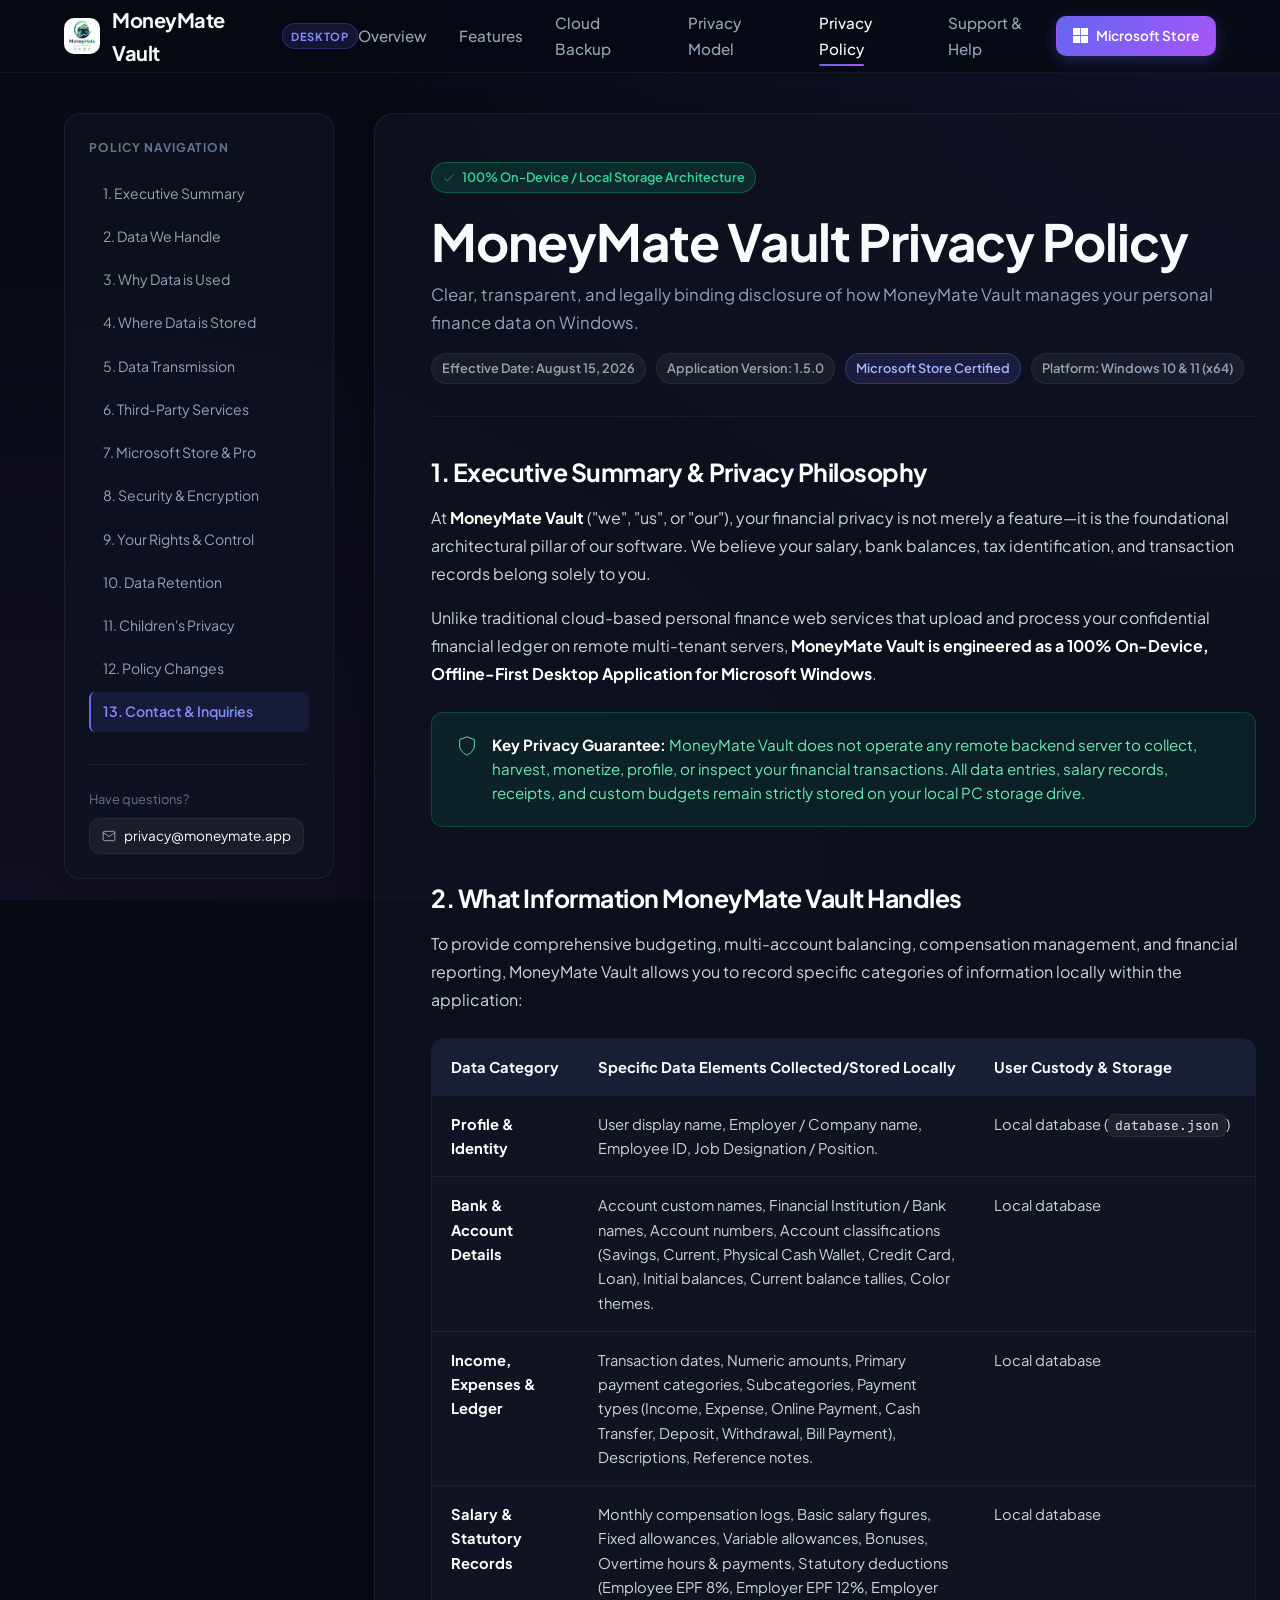
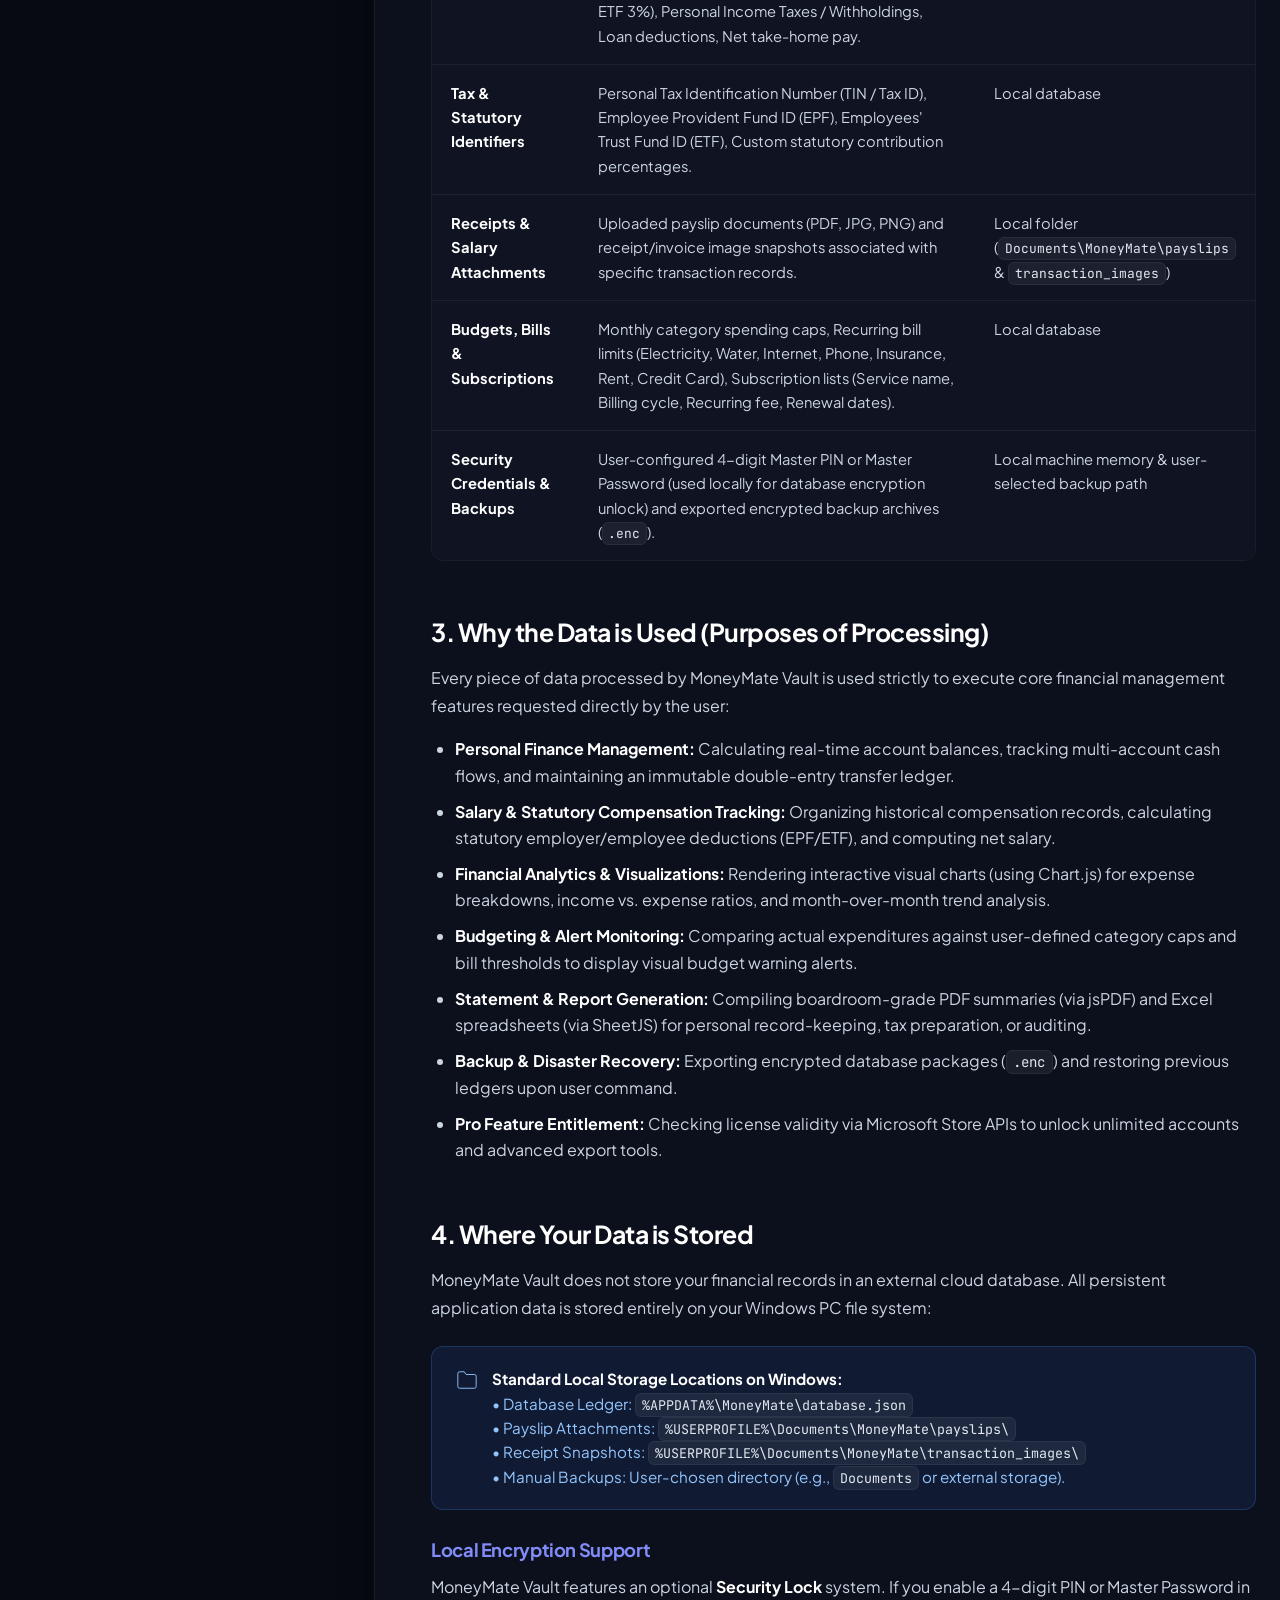
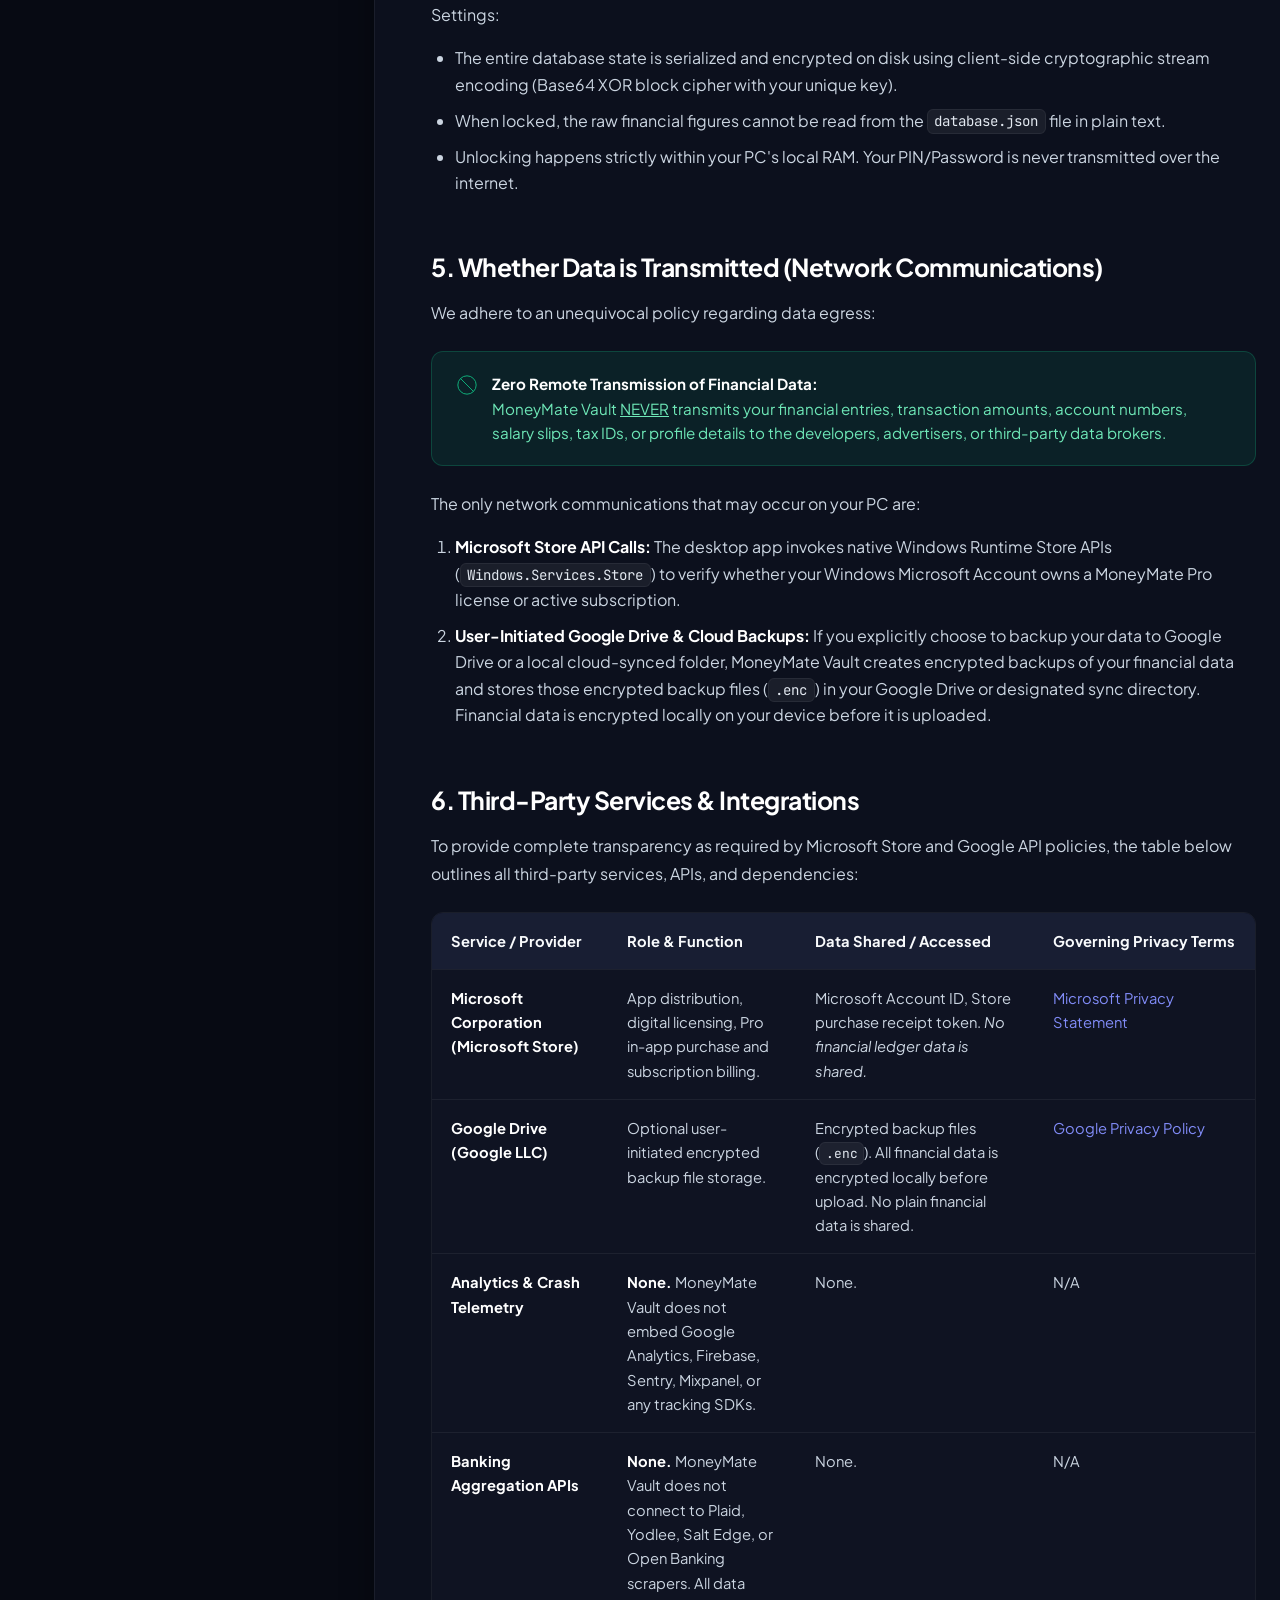
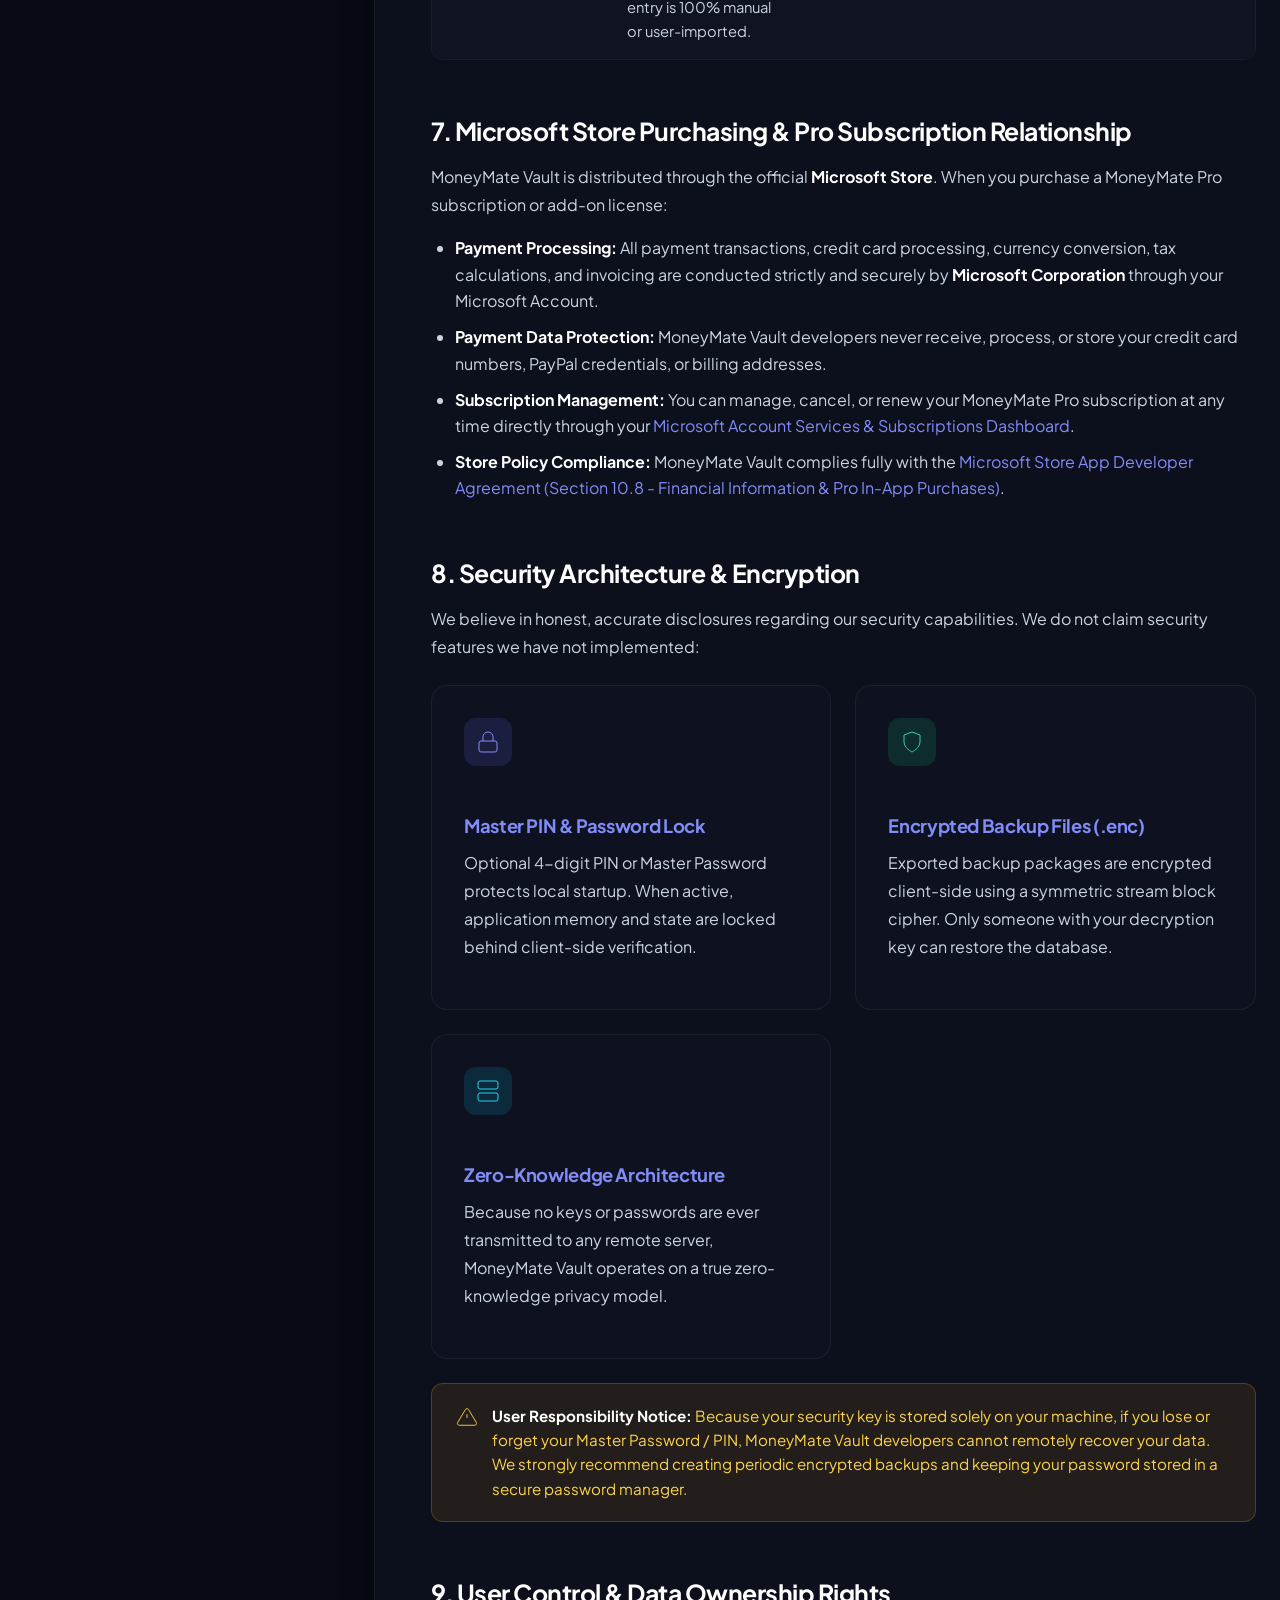
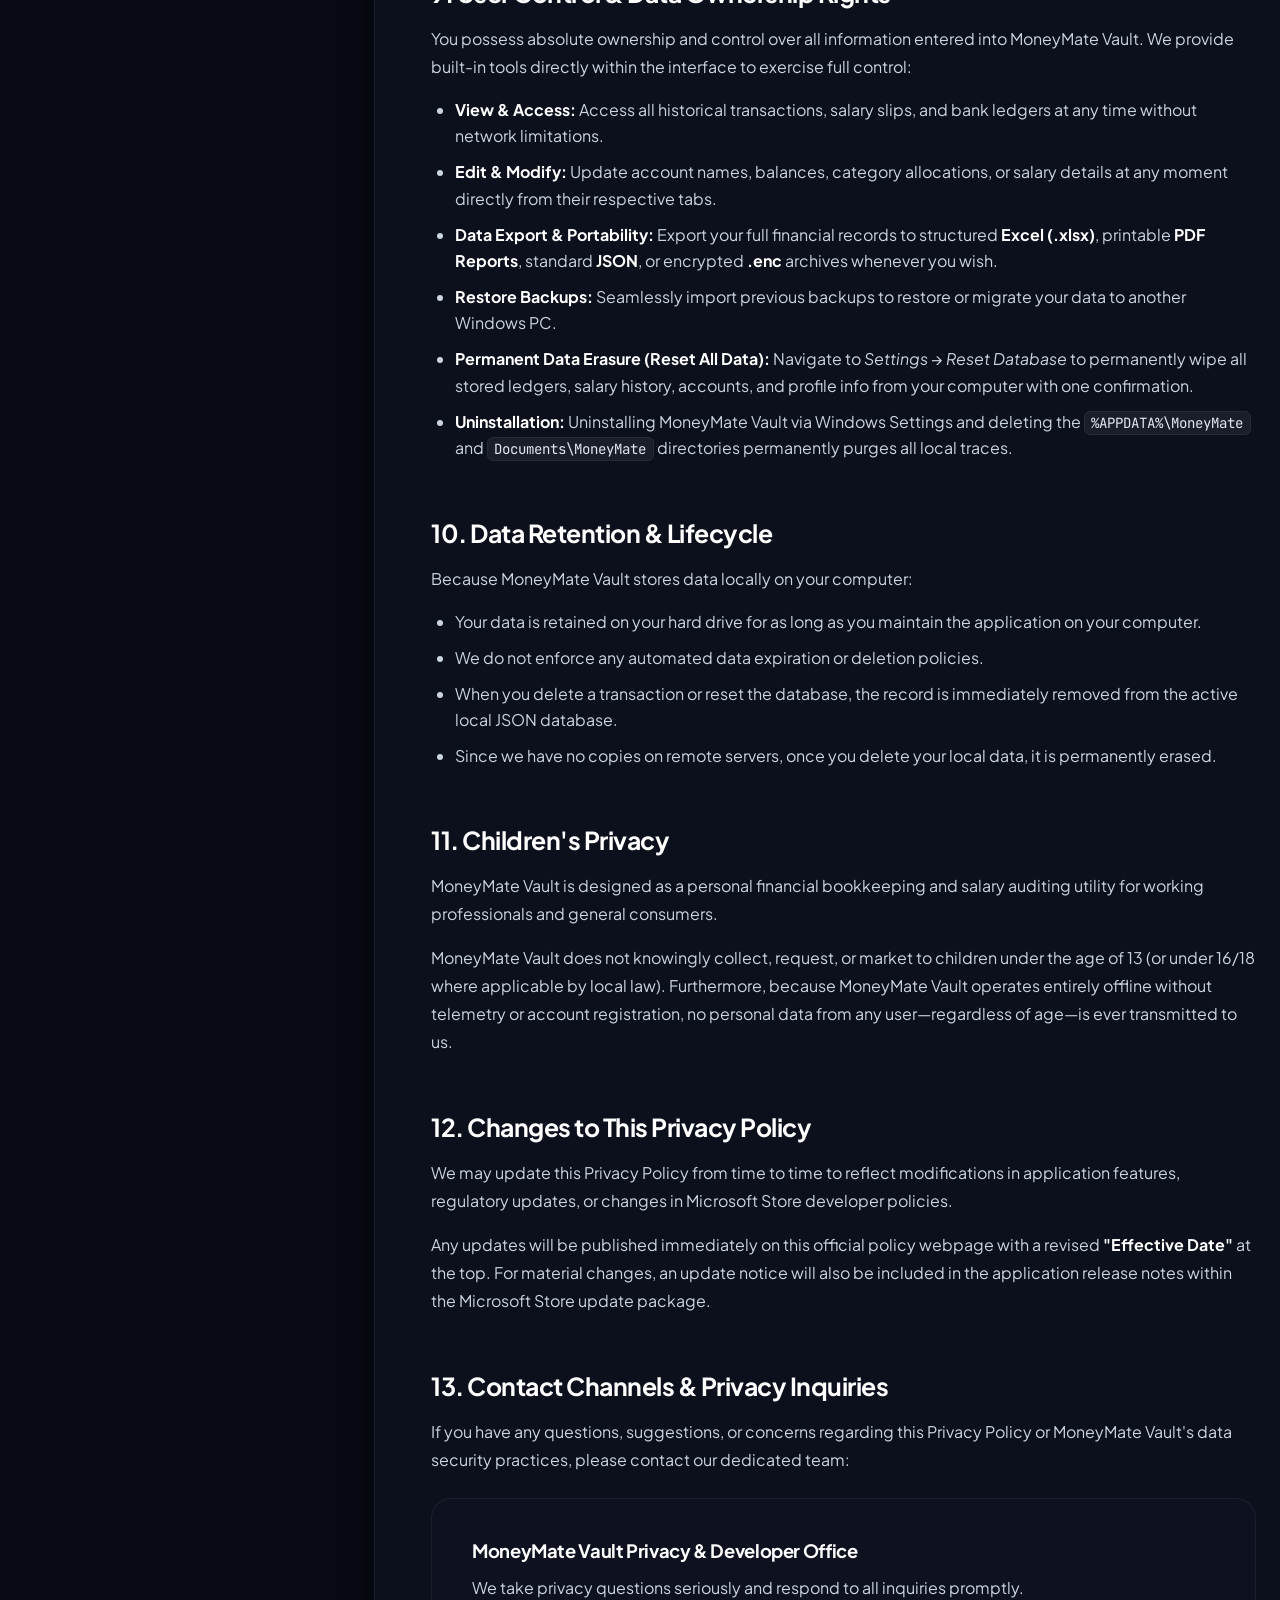
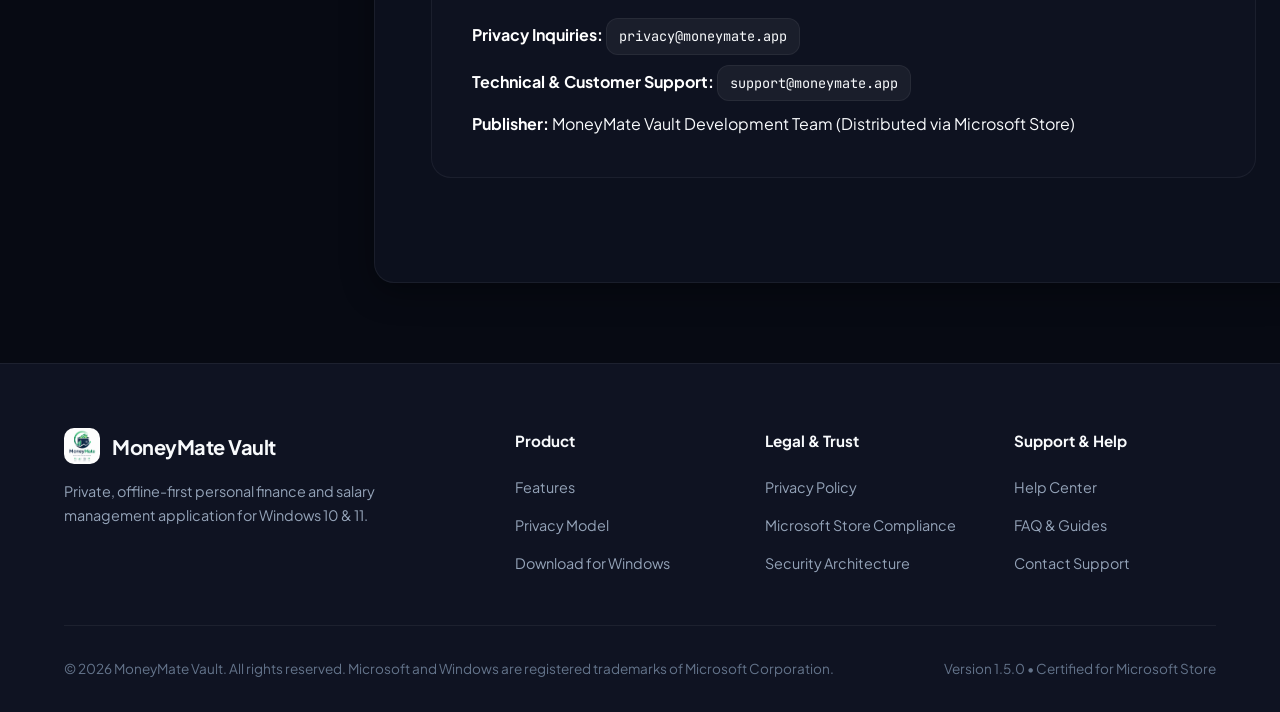
==== privacy.html @ e134d230 "updated the MoneyMate Vault homepage" ====
<!DOCTYPE html>
<html lang="en">
<head>
  <meta charset="UTF-8">
  <meta name="viewport" content="width=device-width, initial-scale=1.0">
  <title>Privacy Policy - MoneyMate Vault</title>
  <meta name="description" content="Official Microsoft Store Privacy Policy for MoneyMate Vault. Learn how MoneyMate Vault handles your financial data, local encrypted storage, and your privacy rights.">
  <link rel="icon" type="image/png" href="assets/logo.png">
  <link rel="preconnect" href="https://fonts.googleapis.com">
  <link rel="preconnect" href="https://fonts.gstatic.com" crossorigin>
  <link href="https://fonts.googleapis.com/css2?family=Inter:wght@300;400;500;600;700&family=Plus+Jakarta+Sans:wght@300;400;500;600;700;800&family=JetBrains+Mono:wght@400;500;600&display=swap" rel="stylesheet">
  <link rel="stylesheet" href="styles.css">
</head>
<body>
  <!-- Navigation Header (Unified Single Top Navbar - Identical Across All Pages) -->
  <header class="site-header">
    <div class="container">
      <nav class="site-nav">
        <a href="index.html" class="brand" aria-label="MoneyMate Vault Home">
          <img src="assets/logo.png" alt="MoneyMate Vault Logo" width="36" height="36">
          <span>MoneyMate Vault</span>
          <span class="brand-badge">Desktop</span>
        </a>

        <ul class="nav-links">
          <li><a href="index.html#overview" class="nav-link">Overview</a></li>
          <li><a href="index.html#features" class="nav-link">Features</a></li>
          <li><a href="index.html#cloud-backup" class="nav-link">Cloud Backup</a></li>
          <li><a href="index.html#privacy-spotlight" class="nav-link">Privacy Model</a></li>
          <li><a href="privacy.html" class="nav-link active">Privacy Policy</a></li>
          <li><a href="support.html" class="nav-link">Support & Help</a></li>
        </ul>

        <div class="nav-cta-group">
          <a href="index.html#download" class="btn btn-primary btn-sm">
            <svg viewBox="0 0 24 24" width="15" height="15" fill="currentColor">
              <path d="M0 0h11.377v11.372H0zM12.623 0H24v11.372H12.623zM0 12.623h11.377V24H0zM12.623 12.623H24V24H12.623z"/>
            </svg>
            Microsoft Store
          </a>
        </div>
      </nav>
    </div>
  </header>

  <!-- Main Content Container -->
  <main class="container">
    <div class="policy-page-layout">
      <!-- Sidebar Navigation / Table of Contents -->
      <aside class="policy-sidebar">
        <div class="sidebar-heading">Policy Navigation</div>
        <ul class="sidebar-nav-list" id="policyToc">
          <li class="sidebar-nav-item"><a href="#executive-summary">1. Executive Summary</a></li>
          <li class="sidebar-nav-item"><a href="#data-handled">2. Data We Handle</a></li>
          <li class="sidebar-nav-item"><a href="#purpose-of-use">3. Why Data is Used</a></li>
          <li class="sidebar-nav-item"><a href="#storage-architecture">4. Where Data is Stored</a></li>
          <li class="sidebar-nav-item"><a href="#data-transmission">5. Data Transmission</a></li>
          <li class="sidebar-nav-item"><a href="#third-parties">6. Third-Party Services</a></li>
          <li class="sidebar-nav-item"><a href="#microsoft-store">7. Microsoft Store & Pro</a></li>
          <li class="sidebar-nav-item"><a href="#security-measures">8. Security & Encryption</a></li>
          <li class="sidebar-nav-item"><a href="#user-control">9. Your Rights & Control</a></li>
          <li class="sidebar-nav-item"><a href="#data-retention">10. Data Retention</a></li>
          <li class="sidebar-nav-item"><a href="#childrens-privacy">11. Children's Privacy</a></li>
          <li class="sidebar-nav-item"><a href="#policy-changes">12. Policy Changes</a></li>
          <li class="sidebar-nav-item"><a href="#contact-us">13. Contact & Inquiries</a></li>
        </ul>

        <div style="margin-top: 2rem; padding-top: 1.5rem; border-top: 1px solid var(--border-color);">
          <div style="font-size: 0.8rem; color: var(--text-muted); margin-bottom: 0.5rem;">Have questions?</div>
          <div class="copy-pill" onclick="copyEmail('privacy@moneymate.app')">
            <svg viewBox="0 0 24 24" width="14" height="14" fill="none" stroke="currentColor" strokeWidth="2">
              <path d="M4 4h16c1.1 0 2 .9 2 2v12c0 1.1-.9 2-2 2H4c-1.1 0-2-.9-2-2V6c0-1.1.9-2 2-2z"></path>
              <polyline points="22,6 12,13 2,6"></polyline>
            </svg>
            <span>privacy@moneymate.app</span>
          </div>
        </div>
      </aside>

      <!-- Policy Body Document -->
      <article class="policy-content-body">
        <header class="policy-header">
          <div class="meta-badge badge-success">
            <svg viewBox="0 0 24 24" width="14" height="14" fill="none" stroke="currentColor" strokeWidth="2.5">
              <polyline points="20 6 9 17 4 12"></polyline>
            </svg>
            100% On-Device / Local Storage Architecture
          </div>
          <h1 style="margin-top: 1rem; margin-bottom: 0.5rem;">MoneyMate Vault Privacy Policy</h1>
          <p style="font-size: 1.05rem; color: var(--text-secondary);">
            Clear, transparent, and legally binding disclosure of how MoneyMate Vault manages your personal finance data on Windows.
          </p>
          <div class="policy-meta-tags">
            <span class="meta-badge">Effective Date: August 15, 2026</span>
            <span class="meta-badge">Application Version: 1.5.0</span>
            <span class="meta-badge badge-store">Microsoft Store Certified</span>
            <span class="meta-badge">Platform: Windows 10 & 11 (x64)</span>
          </div>
        </header>

        <!-- Section 1: Executive Summary -->
        <section id="executive-summary" class="policy-section">
          <h2>1. Executive Summary & Privacy Philosophy</h2>
          <p>
            At <strong>MoneyMate Vault</strong> ("we", "us", or "our"), your financial privacy is not merely a feature—it is the foundational architectural pillar of our software. We believe your salary, bank balances, tax identification, and transaction records belong solely to you.
          </p>
          <p>
            Unlike traditional cloud-based personal finance web services that upload and process your confidential financial ledger on remote multi-tenant servers, <strong>MoneyMate Vault is engineered as a 100% On-Device, Offline-First Desktop Application for Microsoft Windows</strong>.
          </p>

          <div class="notice-card notice-success">
            <div class="notice-icon">
              <svg viewBox="0 0 24 24" width="22" height="22" fill="none" stroke="currentColor" strokeWidth="2">
                <path d="M12 22s8-4 8-10V5l-8-3-8 3v7c0 6 8 10 8 10z"></path>
              </svg>
            </div>
            <div>
              <strong>Key Privacy Guarantee:</strong>
              MoneyMate Vault does not operate any remote backend server to collect, harvest, monetize, profile, or inspect your financial transactions. All data entries, salary records, receipts, and custom budgets remain strictly stored on your local PC storage drive.
            </div>
          </div>
        </section>

        <!-- Section 2: Data We Handle -->
        <section id="data-handled" class="policy-section">
          <h2>2. What Information MoneyMate Vault Handles</h2>
          <p>
            To provide comprehensive budgeting, multi-account balancing, compensation management, and financial reporting, MoneyMate Vault allows you to record specific categories of information locally within the application:
          </p>

          <div class="table-responsive">
            <table class="policy-table">
              <thead>
                <tr>
                  <th style="width: 25%;">Data Category</th>
                  <th style="width: 45%;">Specific Data Elements Collected/Stored Locally</th>
                  <th style="width: 30%;">User Custody & Storage</th>
                </tr>
              </thead>
              <tbody>
                <tr>
                  <td><strong>Profile & Identity</strong></td>
                  <td>User display name, Employer / Company name, Employee ID, Job Designation / Position.</td>
                  <td>Local database (<code>database.json</code>)</td>
                </tr>
                <tr>
                  <td><strong>Bank & Account Details</strong></td>
                  <td>Account custom names, Financial Institution / Bank names, Account numbers, Account classifications (Savings, Current, Physical Cash Wallet, Credit Card, Loan), Initial balances, Current balance tallies, Color themes.</td>
                  <td>Local database</td>
                </tr>
                <tr>
                  <td><strong>Income, Expenses & Ledger</strong></td>
                  <td>Transaction dates, Numeric amounts, Primary payment categories, Subcategories, Payment types (Income, Expense, Online Payment, Cash Transfer, Deposit, Withdrawal, Bill Payment), Descriptions, Reference notes.</td>
                  <td>Local database</td>
                </tr>
                <tr>
                  <td><strong>Salary & Statutory Records</strong></td>
                  <td>Monthly compensation logs, Basic salary figures, Fixed allowances, Variable allowances, Bonuses, Overtime hours & payments, Statutory deductions (Employee EPF 8%, Employer EPF 12%, Employer ETF 3%), Personal Income Taxes / Withholdings, Loan deductions, Net take-home pay.</td>
                  <td>Local database</td>
                </tr>
                <tr>
                  <td><strong>Tax & Statutory Identifiers</strong></td>
                  <td>Personal Tax Identification Number (TIN / Tax ID), Employee Provident Fund ID (EPF), Employees' Trust Fund ID (ETF), Custom statutory contribution percentages.</td>
                  <td>Local database</td>
                </tr>
                <tr>
                  <td><strong>Receipts & Salary Attachments</strong></td>
                  <td>Uploaded payslip documents (PDF, JPG, PNG) and receipt/invoice image snapshots associated with specific transaction records.</td>
                  <td>Local folder (<code>Documents\MoneyMate\payslips</code> & <code>transaction_images</code>)</td>
                </tr>
                <tr>
                  <td><strong>Budgets, Bills & Subscriptions</strong></td>
                  <td>Monthly category spending caps, Recurring bill limits (Electricity, Water, Internet, Phone, Insurance, Rent, Credit Card), Subscription lists (Service name, Billing cycle, Recurring fee, Renewal dates).</td>
                  <td>Local database</td>
                </tr>
                <tr>
                  <td><strong>Security Credentials & Backups</strong></td>
                  <td>User-configured 4-digit Master PIN or Master Password (used locally for database encryption unlock) and exported encrypted backup archives (<code>.enc</code>).</td>
                  <td>Local machine memory & user-selected backup path</td>
                </tr>
              </tbody>
            </table>
          </div>
        </section>

        <!-- Section 3: Purpose of Use -->
        <section id="purpose-of-use" class="policy-section">
          <h2>3. Why the Data is Used (Purposes of Processing)</h2>
          <p>
            Every piece of data processed by MoneyMate Vault is used strictly to execute core financial management features requested directly by the user:
          </p>
          <ul>
            <li><strong>Personal Finance Management:</strong> Calculating real-time account balances, tracking multi-account cash flows, and maintaining an immutable double-entry transfer ledger.</li>
            <li><strong>Salary & Statutory Compensation Tracking:</strong> Organizing historical compensation records, calculating statutory employer/employee deductions (EPF/ETF), and computing net salary.</li>
            <li><strong>Financial Analytics & Visualizations:</strong> Rendering interactive visual charts (using Chart.js) for expense breakdowns, income vs. expense ratios, and month-over-month trend analysis.</li>
            <li><strong>Budgeting & Alert Monitoring:</strong> Comparing actual expenditures against user-defined category caps and bill thresholds to display visual budget warning alerts.</li>
            <li><strong>Statement & Report Generation:</strong> Compiling boardroom-grade PDF summaries (via jsPDF) and Excel spreadsheets (via SheetJS) for personal record-keeping, tax preparation, or auditing.</li>
            <li><strong>Backup & Disaster Recovery:</strong> Exporting encrypted database packages (<code>.enc</code>) and restoring previous ledgers upon user command.</li>
            <li><strong>Pro Feature Entitlement:</strong> Checking license validity via Microsoft Store APIs to unlock unlimited accounts and advanced export tools.</li>
          </ul>
        </section>

        <!-- Section 4: Storage Architecture -->
        <section id="storage-architecture" class="policy-section">
          <h2>4. Where Your Data is Stored</h2>
          <p>
            MoneyMate Vault does not store your financial records in an external cloud database. All persistent application data is stored entirely on your Windows PC file system:
          </p>

          <div class="notice-card notice-info">
            <div class="notice-icon">
              <svg viewBox="0 0 24 24" width="22" height="22" fill="none" stroke="currentColor" strokeWidth="2">
                <path d="M22 19a2 2 0 0 1-2 2H4a2 2 0 0 1-2-2V5a2 2 0 0 1 2-2h5l2 3h9a2 2 0 0 1 2 2z"></path>
              </svg>
            </div>
            <div>
              <strong>Standard Local Storage Locations on Windows:</strong><br>
              • Database Ledger: <code>%APPDATA%\MoneyMate\database.json</code><br>
              • Payslip Attachments: <code>%USERPROFILE%\Documents\MoneyMate\payslips\</code><br>
              • Receipt Snapshots: <code>%USERPROFILE%\Documents\MoneyMate\transaction_images\</code><br>
              • Manual Backups: User-chosen directory (e.g., <code>Documents</code> or external storage).
            </div>
          </div>

          <h3>Local Encryption Support</h3>
          <p>
            MoneyMate Vault features an optional <strong>Security Lock</strong> system. If you enable a 4-digit PIN or Master Password in Settings:
          </p>
          <ul>
            <li>The entire database state is serialized and encrypted on disk using client-side cryptographic stream encoding (Base64 XOR block cipher with your unique key).</li>
            <li>When locked, the raw financial figures cannot be read from the <code>database.json</code> file in plain text.</li>
            <li>Unlocking happens strictly within your PC's local RAM. Your PIN/Password is never transmitted over the internet.</li>
          </ul>
        </section>

        <!-- Section 5: Data Transmission -->
        <section id="data-transmission" class="policy-section">
          <h2>5. Whether Data is Transmitted (Network Communications)</h2>
          <p>
            We adhere to an unequivocal policy regarding data egress:
          </p>

          <div class="notice-card notice-success">
            <div class="notice-icon">
              <svg viewBox="0 0 24 24" width="22" height="22" fill="none" stroke="#10b981" strokeWidth="2">
                <circle cx="12" cy="12" r="10"></circle>
                <line x1="4.93" y1="4.93" x2="19.07" y2="19.07"></line>
              </svg>
            </div>
            <div>
              <strong>Zero Remote Transmission of Financial Data:</strong><br>
              MoneyMate Vault <u>NEVER</u> transmits your financial entries, transaction amounts, account numbers, salary slips, tax IDs, or profile details to the developers, advertisers, or third-party data brokers.
            </div>
          </div>

          <p>The only network communications that may occur on your PC are:</p>
          <ol>
            <li><strong>Microsoft Store API Calls:</strong> The desktop app invokes native Windows Runtime Store APIs (<code>Windows.Services.Store</code>) to verify whether your Windows Microsoft Account owns a MoneyMate Pro license or active subscription.</li>
            <li><strong>User-Initiated Google Drive & Cloud Backups:</strong> If you explicitly choose to backup your data to Google Drive or a local cloud-synced folder, MoneyMate Vault creates encrypted backups of your financial data and stores those encrypted backup files (<code>.enc</code>) in your Google Drive or designated sync directory. Financial data is encrypted locally on your device before it is uploaded.</li>
          </ol>
        </section>

        <!-- Section 6: Third-Party Services -->
        <section id="third-parties" class="policy-section">
          <h2>6. Third-Party Services & Integrations</h2>
          <p>
            To provide complete transparency as required by Microsoft Store and Google API policies, the table below outlines all third-party services, APIs, and dependencies:
          </p>

          <div class="table-responsive">
            <table class="policy-table">
              <thead>
                <tr>
                  <th>Service / Provider</th>
                  <th>Role & Function</th>
                  <th>Data Shared / Accessed</th>
                  <th>Governing Privacy Terms</th>
                </tr>
              </thead>
              <tbody>
                <tr>
                  <td><strong>Microsoft Corporation (Microsoft Store)</strong></td>
                  <td>App distribution, digital licensing, Pro in-app purchase and subscription billing.</td>
                  <td>Microsoft Account ID, Store purchase receipt token. <em>No financial ledger data is shared.</em></td>
                  <td><a href="https://privacy.microsoft.com/privacystatement" target="_blank" rel="noopener noreferrer">Microsoft Privacy Statement</a></td>
                </tr>
                <tr>
                  <td><strong>Google Drive (Google LLC)</strong></td>
                  <td>Optional user-initiated encrypted backup file storage.</td>
                  <td>Encrypted backup files (<code>.enc</code>). All financial data is encrypted locally before upload. No plain financial data is shared.</td>
                  <td><a href="https://policies.google.com/privacy" target="_blank" rel="noopener noreferrer">Google Privacy Policy</a></td>
                </tr>
                <tr>
                  <td><strong>Analytics & Crash Telemetry</strong></td>
                  <td><strong>None.</strong> MoneyMate Vault does not embed Google Analytics, Firebase, Sentry, Mixpanel, or any tracking SDKs.</td>
                  <td>None.</td>
                  <td>N/A</td>
                </tr>
                <tr>
                  <td><strong>Banking Aggregation APIs</strong></td>
                  <td><strong>None.</strong> MoneyMate Vault does not connect to Plaid, Yodlee, Salt Edge, or Open Banking scrapers. All data entry is 100% manual or user-imported.</td>
                  <td>None.</td>
                  <td>N/A</td>
                </tr>
              </tbody>
            </table>
          </div>
        </section>

        <!-- Section 7: Microsoft Store & Pro -->
        <section id="microsoft-store" class="policy-section">
          <h2>7. Microsoft Store Purchasing & Pro Subscription Relationship</h2>
          <p>
            MoneyMate Vault is distributed through the official <strong>Microsoft Store</strong>. When you purchase a MoneyMate Pro subscription or add-on license:
          </p>
          <ul>
            <li><strong>Payment Processing:</strong> All payment transactions, credit card processing, currency conversion, tax calculations, and invoicing are conducted strictly and securely by <strong>Microsoft Corporation</strong> through your Microsoft Account.</li>
            <li><strong>Payment Data Protection:</strong> MoneyMate Vault developers never receive, process, or store your credit card numbers, PayPal credentials, or billing addresses.</li>
            <li><strong>Subscription Management:</strong> You can manage, cancel, or renew your MoneyMate Pro subscription at any time directly through your <a href="https://account.microsoft.com/services" target="_blank" rel="noopener noreferrer">Microsoft Account Services & Subscriptions Dashboard</a>.</li>
            <li><strong>Store Policy Compliance:</strong> MoneyMate Vault complies fully with the <a href="https://learn.microsoft.com/en-us/windows/apps/publish/publish-your-app/ms-store-policies" target="_blank" rel="noopener noreferrer">Microsoft Store App Developer Agreement (Section 10.8 - Financial Information & Pro In-App Purchases)</a>.</li>
          </ul>
        </section>

        <!-- Section 8: Security Measures -->
        <section id="security-measures" class="policy-section">
          <h2>8. Security Architecture & Encryption</h2>
          <p>
            We believe in honest, accurate disclosures regarding our security capabilities. We do not claim security features we have not implemented:
          </p>

          <div class="features-grid" style="margin: 1.5rem 0;">
            <div class="feature-card">
              <div class="feature-icon-box" style="background: rgba(99, 102, 241, 0.15); color: #818cf8;">
                <svg viewBox="0 0 24 24" width="24" height="24" fill="none" stroke="currentColor" strokeWidth="2">
                  <rect x="3" y="11" width="18" height="11" rx="2" ry="2"></rect>
                  <path d="M7 11V7a5 5 0 0 1 10 0v4"></path>
                </svg>
              </div>
              <h3>Master PIN & Password Lock</h3>
              <p>
                Optional 4-digit PIN or Master Password protects local startup. When active, application memory and state are locked behind client-side verification.
              </p>
            </div>

            <div class="feature-card">
              <div class="feature-icon-box" style="background: rgba(16, 185, 129, 0.15); color: #34d399;">
                <svg viewBox="0 0 24 24" width="24" height="24" fill="none" stroke="currentColor" strokeWidth="2">
                  <path d="M12 22s8-4 8-10V5l-8-3-8 3v7c0 6 8 10 8 10z"></path>
                </svg>
              </div>
              <h3>Encrypted Backup Files (.enc)</h3>
              <p>
                Exported backup packages are encrypted client-side using a symmetric stream block cipher. Only someone with your decryption key can restore the database.
              </p>
            </div>

            <div class="feature-card">
              <div class="feature-icon-box" style="background: rgba(6, 182, 212, 0.15); color: #22d3ee;">
                <svg viewBox="0 0 24 24" width="24" height="24" fill="none" stroke="currentColor" strokeWidth="2">
                  <rect x="2" y="2" width="20" height="8" rx="2" ry="2"></rect>
                  <rect x="2" y="14" width="20" height="8" rx="2" ry="2"></rect>
                  <line x1="6" y1="6" x2="6.01" y2="6"></line>
                  <line x1="6" y1="18" x2="6.01" y2="18"></line>
                </svg>
              </div>
              <h3>Zero-Knowledge Architecture</h3>
              <p>
                Because no keys or passwords are ever transmitted to any remote server, MoneyMate Vault operates on a true zero-knowledge privacy model.
              </p>
            </div>
          </div>

          <div class="notice-card notice-warning">
            <div class="notice-icon">
              <svg viewBox="0 0 24 24" width="22" height="22" fill="none" stroke="currentColor" strokeWidth="2">
                <path d="M10.29 3.86L1.82 18a2 2 0 0 0 1.71 3h16.94a2 2 0 0 0 1.71-3L13.71 3.86a2 2 0 0 0-3.42 0z"></path>
                <line x1="12" y1="9" x2="12" y2="13"></line>
                <line x1="12" y1="17" x2="12.01" y2="17"></line>
              </svg>
            </div>
            <div>
              <strong>User Responsibility Notice:</strong>
              Because your security key is stored solely on your machine, if you lose or forget your Master Password / PIN, MoneyMate Vault developers cannot remotely recover your data. We strongly recommend creating periodic encrypted backups and keeping your password stored in a secure password manager.
            </div>
          </div>
        </section>

        <!-- Section 9: User Control & Data Rights -->
        <section id="user-control" class="policy-section">
          <h2>9. User Control & Data Ownership Rights</h2>
          <p>
            You possess absolute ownership and control over all information entered into MoneyMate Vault. We provide built-in tools directly within the interface to exercise full control:
          </p>

          <ul>
            <li><strong>View & Access:</strong> Access all historical transactions, salary slips, and bank ledgers at any time without network limitations.</li>
            <li><strong>Edit & Modify:</strong> Update account names, balances, category allocations, or salary details at any moment directly from their respective tabs.</li>
            <li><strong>Data Export & Portability:</strong> Export your full financial records to structured <strong>Excel (.xlsx)</strong>, printable <strong>PDF Reports</strong>, standard <strong>JSON</strong>, or encrypted <strong>.enc</strong> archives whenever you wish.</li>
            <li><strong>Restore Backups:</strong> Seamlessly import previous backups to restore or migrate your data to another Windows PC.</li>
            <li><strong>Permanent Data Erasure (Reset All Data):</strong> Navigate to <em>Settings → Reset Database</em> to permanently wipe all stored ledgers, salary history, accounts, and profile info from your computer with one confirmation.</li>
            <li><strong>Uninstallation:</strong> Uninstalling MoneyMate Vault via Windows Settings and deleting the <code>%APPDATA%\MoneyMate</code> and <code>Documents\MoneyMate</code> directories permanently purges all local traces.</li>
          </ul>
        </section>

        <!-- Section 10: Data Retention -->
        <section id="data-retention" class="policy-section">
          <h2>10. Data Retention & Lifecycle</h2>
          <p>
            Because MoneyMate Vault stores data locally on your computer:
          </p>
          <ul>
            <li>Your data is retained on your hard drive for as long as you maintain the application on your computer.</li>
            <li>We do not enforce any automated data expiration or deletion policies.</li>
            <li>When you delete a transaction or reset the database, the record is immediately removed from the active local JSON database.</li>
            <li>Since we have no copies on remote servers, once you delete your local data, it is permanently erased.</li>
          </ul>
        </section>

        <!-- Section 11: Children's Privacy -->
        <section id="childrens-privacy" class="policy-section">
          <h2>11. Children's Privacy</h2>
          <p>
            MoneyMate Vault is designed as a personal financial bookkeeping and salary auditing utility for working professionals and general consumers.
          </p>
          <p>
            MoneyMate Vault does not knowingly collect, request, or market to children under the age of 13 (or under 16/18 where applicable by local law). Furthermore, because MoneyMate Vault operates entirely offline without telemetry or account registration, no personal data from any user—regardless of age—is ever transmitted to us.
          </p>
        </section>

        <!-- Section 12: Policy Changes -->
        <section id="policy-changes" class="policy-section">
          <h2>12. Changes to This Privacy Policy</h2>
          <p>
            We may update this Privacy Policy from time to time to reflect modifications in application features, regulatory updates, or changes in Microsoft Store developer policies.
          </p>
          <p>
            Any updates will be published immediately on this official policy webpage with a revised <strong>"Effective Date"</strong> at the top. For material changes, an update notice will also be included in the application release notes within the Microsoft Store update package.
          </p>
        </section>

        <!-- Section 13: Contact Us -->
        <section id="contact-us" class="policy-section">
          <h2>13. Contact Channels & Privacy Inquiries</h2>
          <p>
            If you have any questions, suggestions, or concerns regarding this Privacy Policy or MoneyMate Vault's data security practices, please contact our dedicated team:
          </p>

          <div class="callout-box" style="margin-top: 1.5rem;">
            <h3 style="margin-top: 0; color: #fff;">MoneyMate Vault Privacy & Developer Office</h3>
            <p style="margin-bottom: 1rem;">
              We take privacy questions seriously and respond to all inquiries promptly.
            </p>
            <div style="display: flex; flex-direction: column; gap: 10px; margin-top: 1rem;">
              <div>
                <strong>Privacy Inquiries:</strong> 
                <span class="copy-pill" onclick="copyEmail('privacy@moneymate.app')">privacy@moneymate.app</span>
              </div>
              <div>
                <strong>Technical & Customer Support:</strong> 
                <span class="copy-pill" onclick="copyEmail('support@moneymate.app')">support@moneymate.app</span>
              </div>
              <div>
                <strong>Publisher:</strong> MoneyMate Vault Development Team (Distributed via Microsoft Store)
              </div>
            </div>
          </div>
        </section>
      </article>
    </div>
  </main>

  <!-- Global Footer -->
  <footer class="site-footer">
    <div class="container">
      <div class="footer-grid">
        <div class="footer-brand">
          <div class="brand">
            <img src="assets/logo.png" alt="MoneyMate Vault Logo" width="32" height="32">
            <span>MoneyMate Vault</span>
          </div>
          <p>
            Private, offline-first personal finance and salary management application for Windows 10 & 11.
          </p>
        </div>

        <div>
          <div class="footer-title">Product</div>
          <ul class="footer-links">
            <li><a href="index.html#features">Features</a></li>
            <li><a href="index.html#privacy-spotlight">Privacy Model</a></li>
            <li><a href="index.html#download">Download for Windows</a></li>
          </ul>
        </div>

        <div>
          <div class="footer-title">Legal & Trust</div>
          <ul class="footer-links">
            <li><a href="privacy.html">Privacy Policy</a></li>
            <li><a href="privacy.html#microsoft-store">Microsoft Store Compliance</a></li>
            <li><a href="privacy.html#security-measures">Security Architecture</a></li>
          </ul>
        </div>

        <div>
          <div class="footer-title">Support & Help</div>
          <ul class="footer-links">
            <li><a href="support.html">Help Center</a></li>
            <li><a href="support.html#faqAccordion">FAQ & Guides</a></li>
            <li><a href="support.html#contact">Contact Support</a></li>
          </ul>
        </div>
      </div>

      <div class="footer-bottom">
        <div>&copy; 2026 MoneyMate Vault. All rights reserved. Microsoft and Windows are registered trademarks of Microsoft Corporation.</div>
        <div>Version 1.5.0 • Certified for Microsoft Store</div>
      </div>
    </div>
  </footer>

  <!-- Toast Notification Container -->
  <div id="webToast" class="web-toast">
    <svg viewBox="0 0 24 24" width="18" height="18" fill="none" stroke="#10b981" strokeWidth="2.5">
      <polyline points="20 6 9 17 4 12"></polyline>
    </svg>
    <span id="webToastText">Email copied to clipboard!</span>
  </div>

  <!-- Interactive JavaScript -->
  <script>
    function copyEmail(email) {
      navigator.clipboard.writeText(email).then(() => {
        showToast('Copied ' + email + ' to clipboard!');
      }).catch(() => {
        showToast('Email: ' + email);
      });
    }

    function showToast(message) {
      const toast = document.getElementById('webToast');
      const text = document.getElementById('webToastText');
      text.textContent = message;
      toast.classList.add('show');
      setTimeout(() => {
        toast.classList.remove('show');
      }, 3000);
    }

    // Scrollspy for Sidebar Table of Contents
    window.addEventListener('DOMContentLoaded', () => {
      const observer = new IntersectionObserver((entries) => {
        entries.forEach(entry => {
          if (entry.isIntersecting) {
            const id = entry.target.getAttribute('id');
            document.querySelectorAll('#policyToc .sidebar-nav-item').forEach(item => {
              item.classList.remove('active');
              const link = item.querySelector('a');
              if (link && link.getAttribute('href') === `#${id}`) {
                item.classList.add('active');
              }
            });
          }
        });
      }, { rootMargin: '-20% 0px -70% 0px' });

      document.querySelectorAll('.policy-section').forEach(section => {
        observer.observe(section);
      });
    });
  </script>
</body>
</html>
---- styles.css ----
/* ==========================================================================
   MoneyMate Vault - Official Design System & Stylesheet
   Theme: Exact MoneyMate Software Design Tokens & Aesthetics
   ========================================================================== */

@import url('https://fonts.googleapis.com/css2?family=Inter:wght@300;400;500;600;700&family=Plus+Jakarta+Sans:wght@300;400;500;600;700;800&family=JetBrains+Mono:wght@400;500;600&display=swap');

:root {
  /* Exact MoneyMate Application Color Palette */
  --bg-primary: #070a13;
  --bg-secondary: #0f1322;
  --bg-panel: rgba(15, 19, 34, 0.75);
  --bg-card: rgba(15, 19, 34, 0.85);
  --bg-card-hover: rgba(26, 32, 54, 0.9);
  --bg-glass: rgba(7, 10, 19, 0.85);
  
  --border-color: rgba(255, 255, 255, 0.06);
  --border-light: rgba(255, 255, 255, 0.12);
  --border-focus: #6366f1;
  
  --text-primary: #f8fafc;
  --text-secondary: #94a3b8;
  --text-muted: #64748b;
  --text-inverse: #070a13;
  
  /* Exact MoneyMate Software Gradients */
  --accent-gradient: linear-gradient(135deg, #6366f1 0%, #a855f7 100%);
  --success-gradient: linear-gradient(135deg, #10b981 0%, #059669 100%);
  --danger-gradient: linear-gradient(135deg, #f43f5e 0%, #e11d48 100%);
  --warning-gradient: linear-gradient(135deg, #f59e0b 0%, #d97706 100%);
  --card-blue-gradient: linear-gradient(135deg, #2563eb 0%, #3b82f6 100%);
  --card-purple-gradient: linear-gradient(135deg, #7c3aed 0%, #8b5cf6 100%);
  --card-teal-gradient: linear-gradient(135deg, #0d9488 0%, #0d9488 100%);
  --card-dark-gradient: linear-gradient(135deg, #1e293b 0%, #0f172a 100%);
  
  /* Primary & Accents */
  --primary: #6366f1;
  --primary-hover: #4f46e5;
  --primary-light: #818cf8;
  --primary-glow: rgba(99, 102, 241, 0.3);
  
  --accent-emerald: #10b981;
  --accent-emerald-glow: rgba(16, 185, 129, 0.25);
  --accent-cyan: #06b6d4;
  --accent-purple: #a855f7;
  
  /* Radii & Shadows */
  --radius-sm: 6px;
  --radius-md: 12px;
  --radius-lg: 16px;
  --radius-xl: 20px;
  --radius-full: 9999px;
  
  --shadow-sm: 0 4px 14px rgba(0, 0, 0, 0.3);
  --shadow-md: 0 8px 32px 0 rgba(0, 0, 0, 0.37);
  --shadow-lg: 0 16px 48px rgba(0, 0, 0, 0.55);
  
  /* Layout & Typography */
  --container-max: 1200px;
  --nav-height: 72px;
  --font-sans: 'Plus Jakarta Sans', 'Inter', sans-serif;
  --font-mono: 'JetBrains Mono', Consolas, monospace;
  
  --transition-fast: 0.15s ease;
  --transition-normal: 0.25s cubic-bezier(0.4, 0, 0.2, 1);
}

/* Reset & Base Styles */
*, *::before, *::after {
  box-sizing: border-box;
  margin: 0;
  padding: 0;
  font-family: var(--font-sans);
}

html {
  scroll-behavior: smooth;
  font-size: 16px;
  color-scheme: dark;
}

body {
  background-color: var(--bg-primary);
  background-image: 
    radial-gradient(ellipse at top right, rgba(99, 102, 241, 0.10), transparent 50%),
    radial-gradient(ellipse at bottom left, rgba(168, 85, 247, 0.06), transparent 50%);
  background-attachment: fixed;
  color: var(--text-primary);
  line-height: 1.65;
  min-height: 100vh;
  display: flex;
  flex-direction: column;
  overflow-x: hidden;
  -webkit-font-smoothing: antialiased;
  -moz-osx-font-smoothing: grayscale;
}

/* Typography Utilities */
h1, h2, h3, h4, h5, h6 {
  color: var(--text-primary);
  font-weight: 700;
  line-height: 1.25;
  letter-spacing: -0.02em;
}

h1 { font-size: clamp(2.2rem, 4vw, 3.2rem); }
h2 { font-size: clamp(1.75rem, 3vw, 2.2rem); }
h3 { font-size: 1.35rem; }
h4 { font-size: 1.15rem; }

p {
  color: var(--text-secondary);
  font-size: 1rem;
}

a {
  color: var(--primary-light);
  text-decoration: none;
  transition: color var(--transition-fast);
}

a:hover {
  color: #fff;
}

code, pre {
  font-family: var(--font-mono);
}

code {
  background: rgba(255, 255, 255, 0.06);
  padding: 0.15em 0.45em;
  border-radius: var(--radius-sm);
  font-size: 0.88em;
  color: #e2e8f0;
  border: 1px solid var(--border-color);
}

/* Layout Container */
.container {
  width: 100%;
  max-width: var(--container-max);
  margin: 0 auto;
  padding: 0 1.5rem;
}

/* Single Unified Header & Navbar (Zero duplicate vertical navs) */
.site-header {
  position: sticky;
  top: 0;
  width: 100%;
  z-index: 1000;
  background: var(--bg-glass);
  backdrop-filter: blur(16px);
  -webkit-backdrop-filter: blur(16px);
  border-bottom: 1px solid var(--border-color);
}

.site-nav {
  display: flex;
  align-items: center;
  justify-content: space-between;
  height: var(--nav-height);
}

.brand {
  display: flex;
  align-items: center;
  gap: 12px;
  font-size: 1.25rem;
  font-weight: 700;
  color: var(--text-primary);
  letter-spacing: -0.5px;
  text-decoration: none;
}

.brand img {
  width: 36px;
  height: 36px;
  object-fit: contain;
  border-radius: 10px;
}

.brand-badge {
  font-size: 0.7rem;
  font-weight: 700;
  padding: 3px 8px;
  border-radius: var(--radius-full);
  background: rgba(99, 102, 241, 0.15);
  color: var(--primary-light);
  border: 1px solid rgba(99, 102, 241, 0.3);
  text-transform: uppercase;
  letter-spacing: 0.06em;
}

.nav-links {
  display: flex;
  align-items: center;
  gap: 2rem;
  list-style: none;
}

.nav-link {
  font-size: 0.95rem;
  font-weight: 500;
  color: var(--text-secondary);
  transition: all var(--transition-fast);
  padding: 6px 0;
  position: relative;
}

.nav-link:hover,
.nav-link.active {
  color: var(--text-primary);
}

.nav-link.active::after {
  content: '';
  position: absolute;
  bottom: -2px;
  left: 0;
  width: 100%;
  height: 2px;
  background: var(--accent-gradient);
  border-radius: var(--radius-full);
}

.nav-cta-group {
  display: flex;
  align-items: center;
  gap: 12px;
}

/* Section scroll offsets under fixed navbar */
#overview, #features, #cloud-backup, #privacy-spotlight, #download, .policy-section {
  scroll-margin-top: calc(var(--nav-height) + 1.5rem);
}

/* Ensure mobile drawer is strictly hidden on desktop */
.nav-mobile-drawer {
  display: none !important;
}

/* Button Components matching software */
.btn {
  display: inline-flex;
  align-items: center;
  justify-content: center;
  gap: 8px;
  padding: 10px 20px;
  border-radius: 12px;
  font-weight: 600;
  font-size: 0.9rem;
  cursor: pointer;
  border: 1px solid transparent;
  transition: all 0.25s cubic-bezier(0.4, 0, 0.2, 1);
  text-decoration: none;
  outline: none;
  white-space: nowrap;
}

.btn-primary {
  background: var(--accent-gradient);
  color: #fff;
  box-shadow: 0 4px 14px rgba(99, 102, 241, 0.3);
}

.btn-primary:hover {
  transform: translateY(-2px);
  box-shadow: 0 6px 20px rgba(99, 102, 241, 0.45);
  color: #fff;
}

.btn-secondary {
  background-color: rgba(255, 255, 255, 0.05);
  border: 1px solid rgba(255, 255, 255, 0.12);
  color: var(--text-primary);
}

.btn-secondary:hover {
  background-color: rgba(255, 255, 255, 0.1);
  border-color: rgba(255, 255, 255, 0.25);
  transform: translateY(-2px);
  color: #fff;
}

.btn-emerald {
  background: var(--success-gradient);
  color: #ffffff;
  box-shadow: 0 4px 14px rgba(16, 185, 129, 0.3);
}

.btn-emerald:hover {
  transform: translateY(-2px);
  box-shadow: 0 6px 20px rgba(16, 185, 129, 0.45);
  color: #fff;
}

.btn-sm {
  padding: 8px 16px;
  font-size: 0.85rem;
  border-radius: 10px;
}

.btn-lg {
  padding: 14px 28px;
  font-size: 1rem;
  border-radius: 14px;
}

/* Hero Section */
.hero-section {
  padding: 4.5rem 0 3rem;
  position: relative;
  text-align: center;
}

.hero-pill {
  display: inline-flex;
  align-items: center;
  gap: 8px;
  padding: 6px 16px;
  background: rgba(16, 185, 129, 0.1);
  border: 1px solid rgba(16, 185, 129, 0.25);
  color: #34d399;
  font-size: 0.85rem;
  font-weight: 600;
  border-radius: var(--radius-full);
  margin-bottom: 1.5rem;
}

.hero-title {
  margin-bottom: 1.25rem;
  max-width: 900px;
  margin-left: auto;
  margin-right: auto;
}

.hero-subtitle {
  font-size: clamp(1.35rem, 2.5vw, 1.85rem);
  font-weight: 700;
  margin-top: 0.5rem;
  margin-bottom: 1.25rem;
  letter-spacing: -0.01em;
}

.text-gradient-emerald {
  background: var(--success-gradient);
  -webkit-background-clip: text;
  -webkit-text-fill-color: transparent;
}

.hero-lead {
  font-size: 1.15rem;
  max-width: 760px;
  margin: 0 auto 2rem;
  color: var(--text-secondary);
  line-height: 1.7;
}

.hero-cta-group {
  display: flex;
  align-items: center;
  justify-content: center;
  gap: 1rem;
  flex-wrap: wrap;
  margin-bottom: 2.5rem;
}

/* Hero Verified Features Checklist Card */
.hero-checklist-container {
  max-width: 860px;
  margin: 0 auto 2.5rem;
  background: rgba(15, 19, 34, 0.7);
  border: 1px solid var(--border-color);
  border-radius: var(--radius-xl);
  padding: 1.75rem 2rem;
  box-shadow: var(--shadow-sm);
  backdrop-filter: blur(12px);
  -webkit-backdrop-filter: blur(12px);
  text-align: left;
}

.hero-checklist-header {
  display: flex;
  align-items: center;
  justify-content: space-between;
  margin-bottom: 1.25rem;
  padding-bottom: 0.75rem;
  border-bottom: 1px solid var(--border-color);
  flex-wrap: wrap;
  gap: 0.5rem;
}

.hero-checklist-title {
  font-size: 0.95rem;
  font-weight: 700;
  color: var(--text-primary);
  text-transform: uppercase;
  letter-spacing: 0.06em;
  display: flex;
  align-items: center;
  gap: 8px;
}

.checklist-grid {
  display: grid;
  grid-template-columns: repeat(auto-fit, minmax(230px, 1fr));
  gap: 0.85rem 1.25rem;
}

.checklist-item {
  display: flex;
  align-items: center;
  gap: 10px;
  font-size: 0.95rem;
  font-weight: 500;
  color: var(--text-primary);
  padding: 6px 10px;
  border-radius: var(--radius-sm);
  background: rgba(255, 255, 255, 0.02);
  border: 1px solid rgba(255, 255, 255, 0.04);
  transition: all var(--transition-fast);
}

.checklist-item:hover {
  background: rgba(16, 185, 129, 0.06);
  border-color: rgba(16, 185, 129, 0.2);
}

.checklist-check-icon {
  width: 22px;
  height: 22px;
  border-radius: 50%;
  background: rgba(16, 185, 129, 0.15);
  border: 1px solid rgba(16, 185, 129, 0.4);
  display: flex;
  align-items: center;
  justify-content: center;
  color: #10b981;
  font-size: 0.8rem;
  font-weight: 800;
  flex-shrink: 0;
}

.hero-trust-badges {
  display: flex;
  align-items: center;
  justify-content: center;
  gap: 2rem;
  flex-wrap: wrap;
  color: var(--text-muted);
  font-size: 0.85rem;
}

.trust-item {
  display: flex;
  align-items: center;
  gap: 6px;
}

.trust-item svg {
  color: var(--accent-emerald);
}

/* Cloud Backup Feature Showcase */
.cloud-backup-card {
  background: linear-gradient(135deg, rgba(99, 102, 241, 0.08) 0%, rgba(16, 185, 129, 0.06) 100%), var(--bg-card);
  border: 1px solid rgba(99, 102, 241, 0.25);
  border-radius: var(--radius-xl);
  padding: 2.75rem 2.5rem;
  box-shadow: var(--shadow-md);
  margin: 3rem 0;
}

.cloud-backup-grid {
  display: grid;
  grid-template-columns: 1.2fr 0.8fr;
  gap: 2.5rem;
  align-items: center;
}

@media (max-width: 900px) {
  .cloud-backup-grid {
    grid-template-columns: 1fr;
  }
}

.cloud-flow-card {
  background: var(--bg-secondary);
  border: 1px solid var(--border-color);
  border-radius: var(--radius-lg);
  padding: 1.5rem;
  display: flex;
  flex-direction: column;
  gap: 1rem;
}

.cloud-step-row {
  display: flex;
  align-items: flex-start;
  gap: 12px;
}

.cloud-step-badge {
  width: 28px;
  height: 28px;
  border-radius: 8px;
  background: rgba(99, 102, 241, 0.15);
  border: 1px solid rgba(99, 102, 241, 0.3);
  color: var(--primary-light);
  display: flex;
  align-items: center;
  justify-content: center;
  font-weight: 700;
  font-size: 0.85rem;
  flex-shrink: 0;
}

/* Feature Cards Grid matching software panel styles */
.features-grid {
  display: grid;
  grid-template-columns: repeat(auto-fit, minmax(320px, 1fr));
  gap: 1.5rem;
  margin: 2.5rem 0;
}

.feature-card {
  background: var(--bg-panel);
  border: 1px solid var(--border-color);
  border-radius: var(--radius-lg);
  padding: 2rem;
  transition: all var(--transition-normal);
  display: flex;
  flex-direction: column;
}

.feature-card:hover {
  transform: translateY(-4px);
  border-color: var(--border-light);
  background: var(--bg-card-hover);
  box-shadow: var(--shadow-md);
}

.feature-icon-box {
  width: 48px;
  height: 48px;
  border-radius: 12px;
  display: flex;
  align-items: center;
  justify-content: center;
  margin-bottom: 1.25rem;
}

.feature-card h3 {
  margin-bottom: 0.75rem;
}

.feature-card p {
  color: var(--text-secondary);
  font-size: 0.95rem;
  line-height: 1.6;
}

/* Callout Banner */
.callout-box {
  background: var(--bg-panel);
  border: 1px solid var(--border-color);
  border-radius: var(--radius-xl);
  padding: 2.5rem;
  margin: 3rem 0;
}

.callout-emerald {
  background: linear-gradient(135deg, rgba(16, 185, 129, 0.08) 0%, rgba(6, 182, 212, 0.04) 100%), var(--bg-panel);
  border-color: rgba(16, 185, 129, 0.25);
}

/* Documentation / Policy Layout */
.policy-page-layout {
  display: grid;
  grid-template-columns: 270px 1fr;
  gap: 2.5rem;
  padding: 2.5rem 0 5rem;
  align-items: start;
}

.policy-sidebar {
  position: sticky;
  top: calc(var(--nav-height) + 1.5rem);
  max-height: calc(100vh - var(--nav-height) - 3rem);
  overflow-y: auto;
  padding: 1.5rem;
  background: var(--bg-panel);
  border: 1px solid var(--border-color);
  border-radius: var(--radius-lg);
}

.sidebar-heading {
  font-size: 0.75rem;
  text-transform: uppercase;
  letter-spacing: 0.08em;
  color: var(--text-muted);
  font-weight: 700;
  margin-bottom: 1rem;
}

.sidebar-nav-list {
  list-style: none;
  display: flex;
  flex-direction: column;
  gap: 4px;
}

.sidebar-nav-item a {
  display: block;
  padding: 8px 12px;
  font-size: 0.88rem;
  color: var(--text-secondary);
  border-radius: var(--radius-sm);
  transition: all var(--transition-fast);
  border-left: 2px solid transparent;
}

.sidebar-nav-item a:hover {
  color: var(--text-primary);
  background: rgba(255, 255, 255, 0.04);
}

.sidebar-nav-item.active a {
  color: var(--primary-light);
  background: rgba(99, 102, 241, 0.12);
  border-left-color: var(--primary);
  font-weight: 600;
}

.policy-content-body {
  background: var(--bg-panel);
  border: 1px solid var(--border-color);
  border-radius: var(--radius-xl);
  padding: 3rem 3.5rem;
  box-shadow: var(--shadow-md);
}

.policy-header {
  border-bottom: 1px solid var(--border-color);
  padding-bottom: 2rem;
  margin-bottom: 2.5rem;
}

.policy-meta-tags {
  display: flex;
  flex-wrap: wrap;
  gap: 10px;
  margin-top: 1rem;
}

.meta-badge {
  display: inline-flex;
  align-items: center;
  gap: 6px;
  padding: 4px 10px;
  font-size: 0.8rem;
  font-weight: 600;
  border-radius: var(--radius-full);
  background: rgba(255, 255, 255, 0.05);
  border: 1px solid var(--border-color);
  color: var(--text-secondary);
}

.meta-badge.badge-store {
  background: rgba(99, 102, 241, 0.15);
  border-color: rgba(99, 102, 241, 0.35);
  color: #a5b4fc;
}

.meta-badge.badge-success {
  background: rgba(16, 185, 129, 0.15);
  border-color: rgba(16, 185, 129, 0.35);
  color: #34d399;
}

.policy-section {
  margin-bottom: 3.5rem;
  scroll-margin-top: calc(var(--nav-height) + 2rem);
}

.policy-section h2 {
  font-size: 1.55rem;
  margin-bottom: 1rem;
  color: #ffffff;
}

.policy-section h3 {
  font-size: 1.15rem;
  margin: 1.75rem 0 0.75rem;
  color: var(--primary-light);
}

.policy-section p {
  margin-bottom: 1rem;
  color: #cbd5e1;
  font-size: 1rem;
  line-height: 1.75;
}

.policy-section ul, 
.policy-section ol {
  margin-bottom: 1.25rem;
  padding-left: 1.5rem;
  color: #cbd5e1;
}

.policy-section li {
  margin-bottom: 0.6rem;
  line-height: 1.65;
}

.policy-section strong {
  color: #ffffff;
}

/* Custom Notice Cards */
.notice-card {
  border-radius: var(--radius-md);
  padding: 1.25rem 1.5rem;
  margin: 1.5rem 0;
  display: flex;
  gap: 14px;
  align-items: flex-start;
  font-size: 0.95rem;
  line-height: 1.6;
}

.notice-icon {
  flex-shrink: 0;
  margin-top: 2px;
}

.notice-info {
  background: rgba(59, 130, 246, 0.1);
  border: 1px solid rgba(59, 130, 246, 0.25);
  color: #93c5fd;
}

.notice-success {
  background: rgba(16, 185, 129, 0.1);
  border: 1px solid rgba(16, 185, 129, 0.25);
  color: #6ee7b7;
}

.notice-warning {
  background: rgba(245, 158, 11, 0.1);
  border: 1px solid rgba(245, 158, 11, 0.25);
  color: #fcd34d;
}

/* Data Tables */
.table-responsive {
  width: 100%;
  overflow-x: auto;
  margin: 1.5rem 0;
  border-radius: var(--radius-md);
  border: 1px solid var(--border-color);
}

.policy-table {
  width: 100%;
  border-collapse: collapse;
  text-align: left;
  font-size: 0.92rem;
  background: var(--bg-secondary);
}

.policy-table th {
  background: rgba(26, 32, 54, 0.9);
  color: var(--text-primary);
  font-weight: 700;
  padding: 1rem 1.2rem;
  border-bottom: 1px solid var(--border-color);
  white-space: nowrap;
}

.policy-table td {
  padding: 1rem 1.2rem;
  border-bottom: 1px solid var(--border-color);
  color: #cbd5e1;
  vertical-align: top;
}

.policy-table tr:last-child td {
  border-bottom: none;
}

/* FAQ Accordion */
.faq-accordion {
  display: flex;
  flex-direction: column;
  gap: 12px;
  margin: 1.5rem 0;
}

.faq-card {
  background: var(--bg-panel);
  border: 1px solid var(--border-color);
  border-radius: var(--radius-md);
  overflow: hidden;
  transition: border-color var(--transition-fast);
}

.faq-card:hover {
  border-color: var(--border-light);
}

.faq-trigger {
  width: 100%;
  padding: 1.2rem 1.5rem;
  background: transparent;
  border: none;
  color: var(--text-primary);
  font-size: 1.05rem;
  font-weight: 600;
  font-family: inherit;
  text-align: left;
  display: flex;
  align-items: center;
  justify-content: space-between;
  cursor: pointer;
}

.faq-icon-arrow {
  transition: transform var(--transition-fast);
  color: var(--text-muted);
}

.faq-card.open .faq-icon-arrow {
  transform: rotate(180deg);
  color: var(--primary-light);
}

.faq-content {
  padding: 0 1.5rem 1.25rem;
  color: var(--text-secondary);
  font-size: 0.95rem;
  line-height: 1.65;
  display: none;
}

.faq-card.open .faq-content {
  display: block;
}

/* Search Box */
.search-box-wrapper {
  position: relative;
  max-width: 600px;
  margin: 0 auto 2.5rem;
}

.search-input {
  width: 100%;
  padding: 1rem 1.25rem 1rem 3rem;
  background: var(--bg-panel);
  border: 1px solid var(--border-light);
  border-radius: var(--radius-full);
  color: var(--text-primary);
  font-size: 1rem;
  font-family: inherit;
  outline: none;
  transition: all var(--transition-normal);
}

.search-input:focus {
  border-color: var(--primary);
  box-shadow: 0 0 0 3px var(--primary-glow);
}

.search-icon {
  position: absolute;
  left: 1.2rem;
  top: 50%;
  transform: translateY(-50%);
  color: var(--text-muted);
  pointer-events: none;
}

/* Form Styling */
.form-card {
  background: var(--bg-panel);
  border: 1px solid var(--border-color);
  border-radius: var(--radius-lg);
  padding: 2.5rem;
}

.form-group {
  margin-bottom: 1.5rem;
}

.form-label {
  display: block;
  font-size: 0.9rem;
  font-weight: 600;
  margin-bottom: 0.5rem;
  color: var(--text-primary);
}

.form-control {
  width: 100%;
  padding: 0.8rem 1rem;
  background: var(--bg-secondary);
  border: 1px solid var(--border-color);
  border-radius: var(--radius-md);
  color: var(--text-primary);
  font-size: 0.95rem;
  font-family: inherit;
  outline: none;
  transition: border-color var(--transition-fast);
}

.form-control:focus {
  border-color: var(--primary);
  box-shadow: 0 0 0 2px var(--primary-glow);
}

textarea.form-control {
  resize: vertical;
  min-height: 120px;
}

/* Footer */
.site-footer {
  margin-top: auto;
  background: var(--bg-secondary);
  border-top: 1px solid var(--border-color);
  padding: 4rem 0 2rem;
}

.footer-grid {
  display: grid;
  grid-template-columns: 2fr 1fr 1fr 1fr;
  gap: 3rem;
  margin-bottom: 3rem;
}

.footer-brand p {
  margin-top: 1rem;
  font-size: 0.9rem;
  max-width: 320px;
}

.footer-title {
  font-size: 0.95rem;
  font-weight: 700;
  margin-bottom: 1.25rem;
  color: var(--text-primary);
}

.footer-links {
  list-style: none;
  display: flex;
  flex-direction: column;
  gap: 0.75rem;
}

.footer-links a {
  color: var(--text-secondary);
  font-size: 0.9rem;
  transition: color var(--transition-fast);
}

.footer-links a:hover {
  color: #fff;
}

.footer-bottom {
  padding-top: 2rem;
  border-top: 1px solid var(--border-color);
  display: flex;
  align-items: center;
  justify-content: space-between;
  font-size: 0.85rem;
  color: var(--text-muted);
  flex-wrap: wrap;
  gap: 1rem;
}

.copy-pill {
  display: inline-flex;
  align-items: center;
  gap: 8px;
  padding: 6px 12px;
  background: rgba(255, 255, 255, 0.05);
  border: 1px solid var(--border-color);
  border-radius: var(--radius-md);
  font-family: var(--font-mono);
  font-size: 0.85rem;
  color: var(--text-primary);
  cursor: pointer;
  transition: all var(--transition-fast);
}

.copy-pill:hover {
  background: rgba(255, 255, 255, 0.1);
  border-color: var(--border-light);
}

/* Toast */
.web-toast {
  position: fixed;
  bottom: 24px;
  right: 24px;
  background: var(--bg-secondary);
  border: 1px solid var(--border-light);
  color: #fff;
  padding: 12px 20px;
  border-radius: var(--radius-md);
  box-shadow: var(--shadow-lg);
  font-size: 0.9rem;
  display: flex;
  align-items: center;
  gap: 10px;
  transform: translateY(100px);
  opacity: 0;
  transition: all 0.3s cubic-bezier(0.16, 1, 0.3, 1);
  z-index: 9999;
}

.web-toast.show {
  transform: translateY(0);
  opacity: 1;
}

/* Responsive */
@media (max-width: 992px) {
  .policy-page-layout {
    grid-template-columns: 1fr;
  }
  .policy-sidebar {
    display: none;
  }
  .policy-content-body {
    padding: 2rem 1.5rem;
  }
  .footer-grid {
    grid-template-columns: 1fr 1fr;
  }
}

@media (max-width: 768px) {
  .nav-links {
    gap: 1rem;
  }
  .footer-grid {
    grid-template-columns: 1fr;
  }
  .hero-section {
    padding: 3rem 0 2rem;
  }
}

@media (max-width: 600px) {
  .nav-links {
    display: none;
  }
}

/* Print Styles */
@media print {
  body {
    background: #ffffff !important;
    color: #000000 !important;
  }
  .site-header, .site-footer, .policy-sidebar, .btn, .search-box-wrapper, .meta-badge {
    display: none !important;
  }
  .policy-content-body {
    background: none !important;
    border: none !important;
    padding: 0 !important;
    box-shadow: none !important;
  }
  .policy-section h2, .policy-section h3, h1, h2, h3, p, li, td, th {
    color: #000000 !important;
  }
  .policy-table {
    border: 1px solid #ddd !important;
    background: none !important;
  }
  .policy-table th, .policy-table td {
    border: 1px solid #ddd !important;
    color: #000000 !important;
  }
}
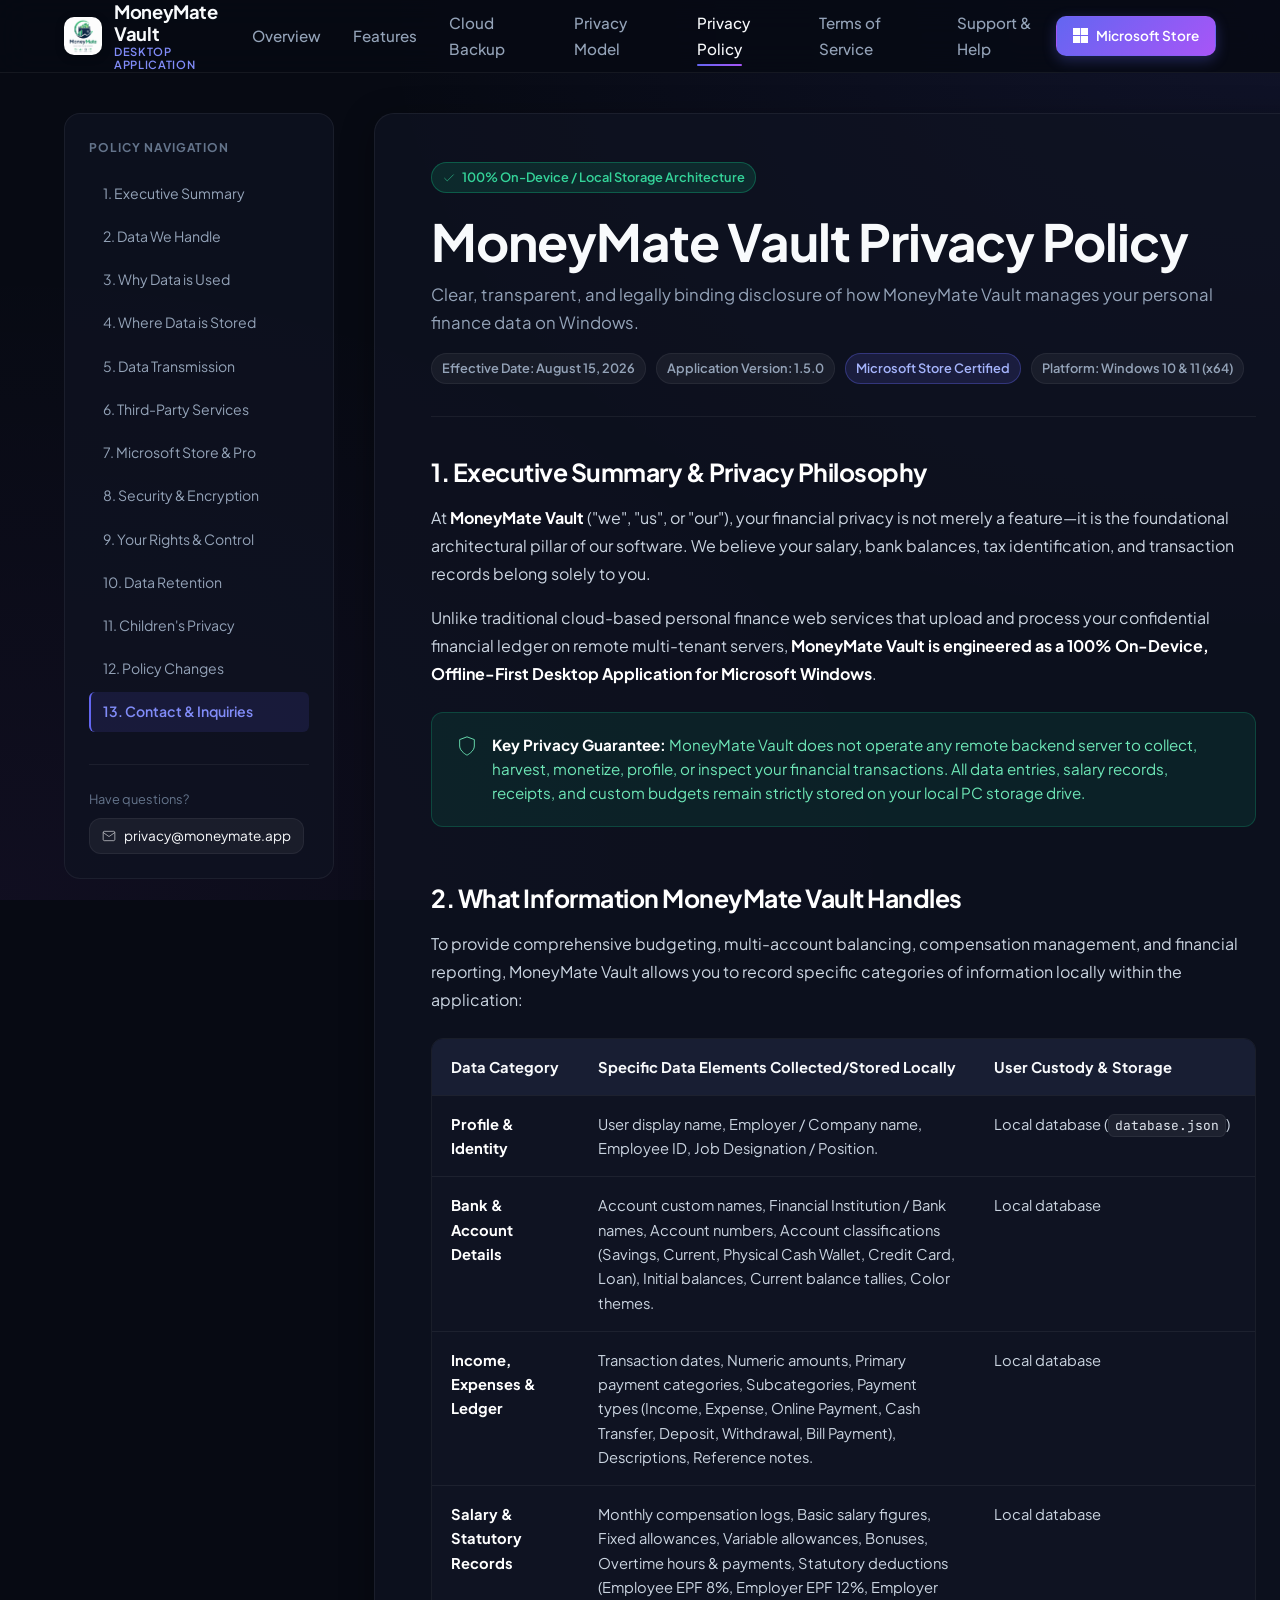
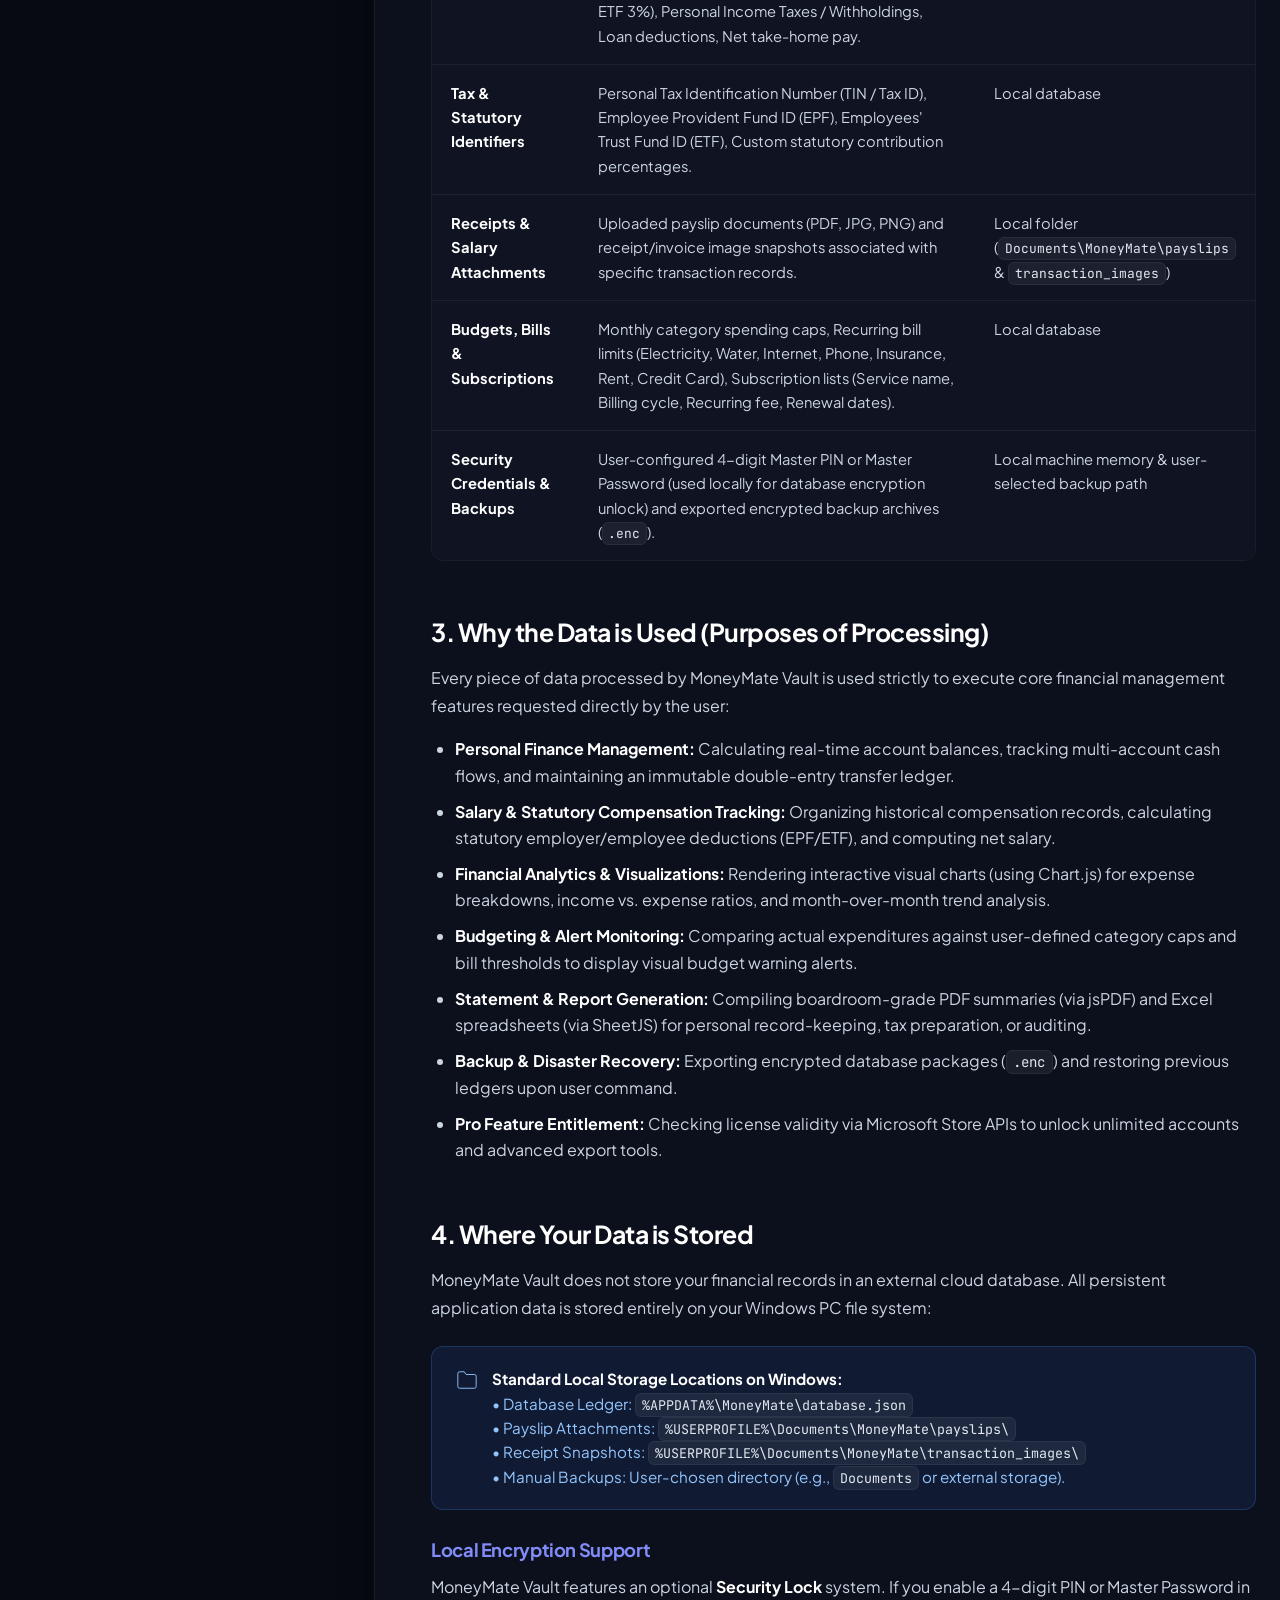
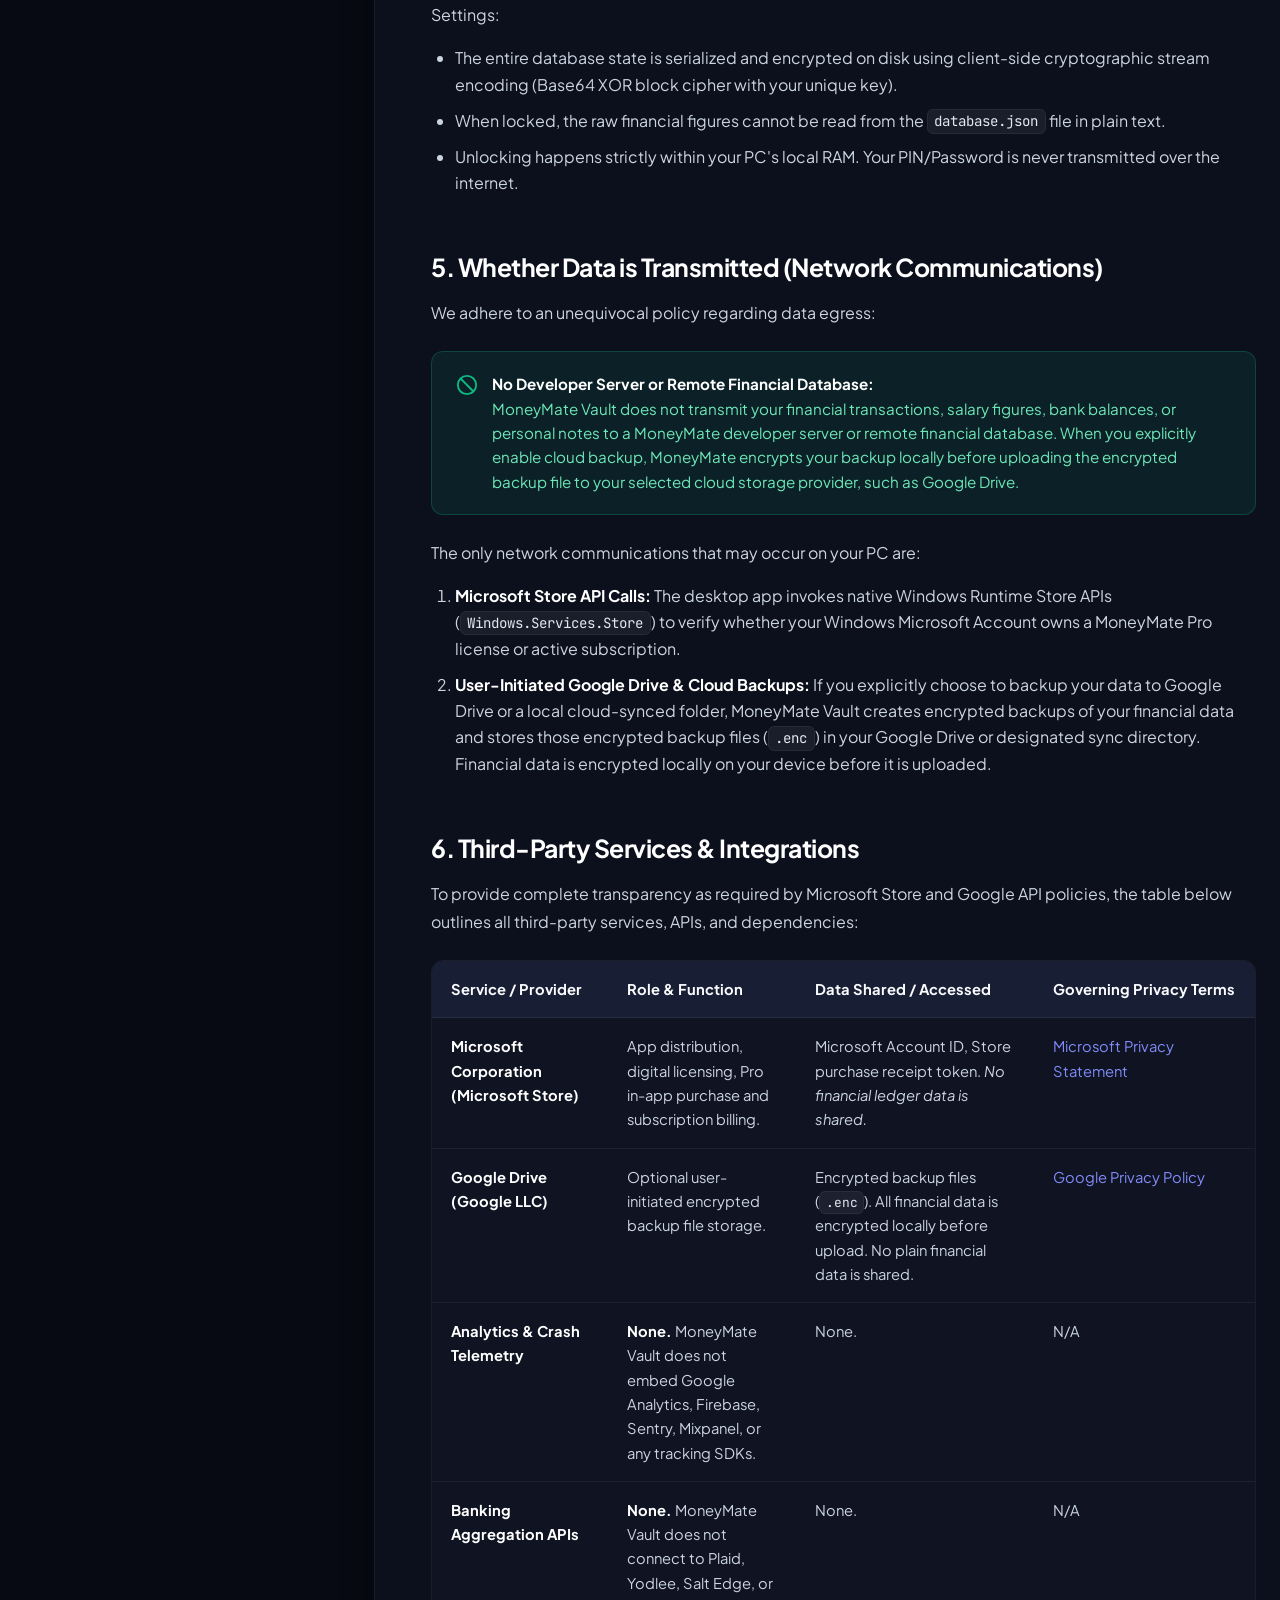
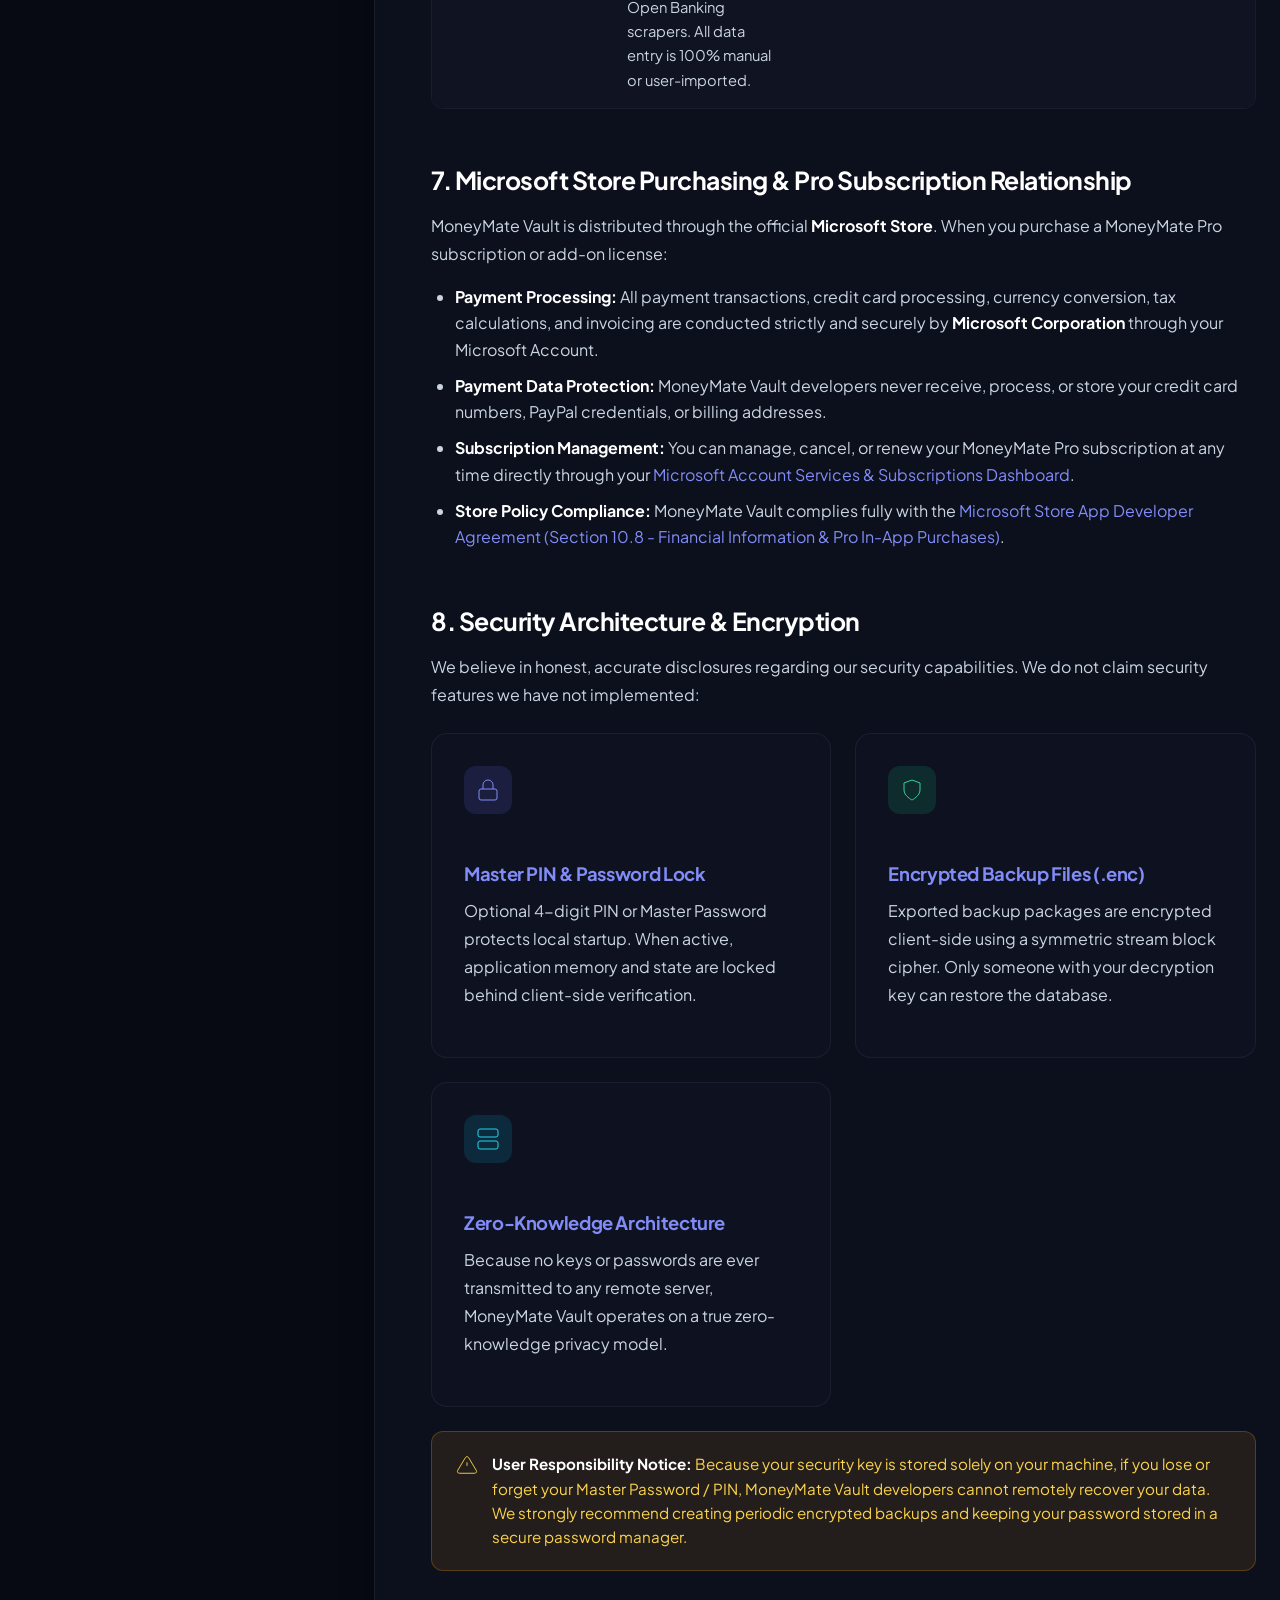
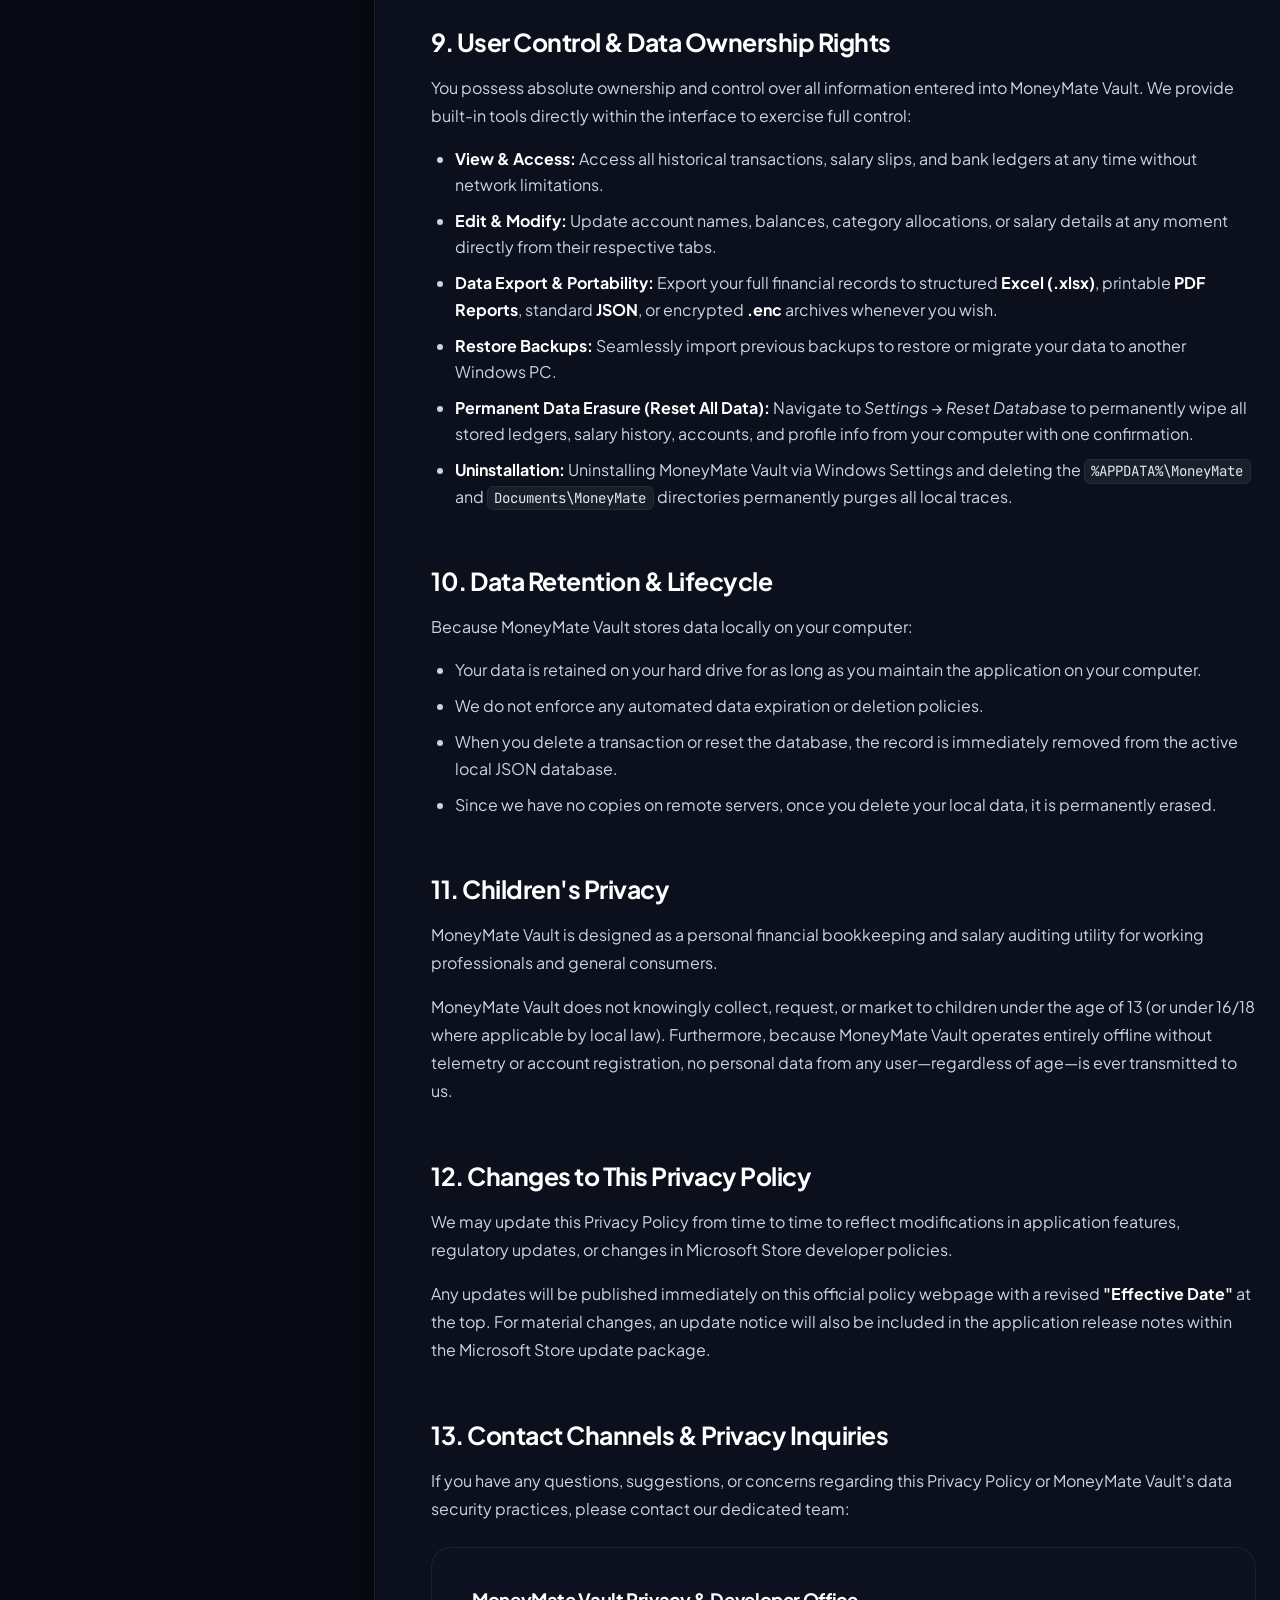
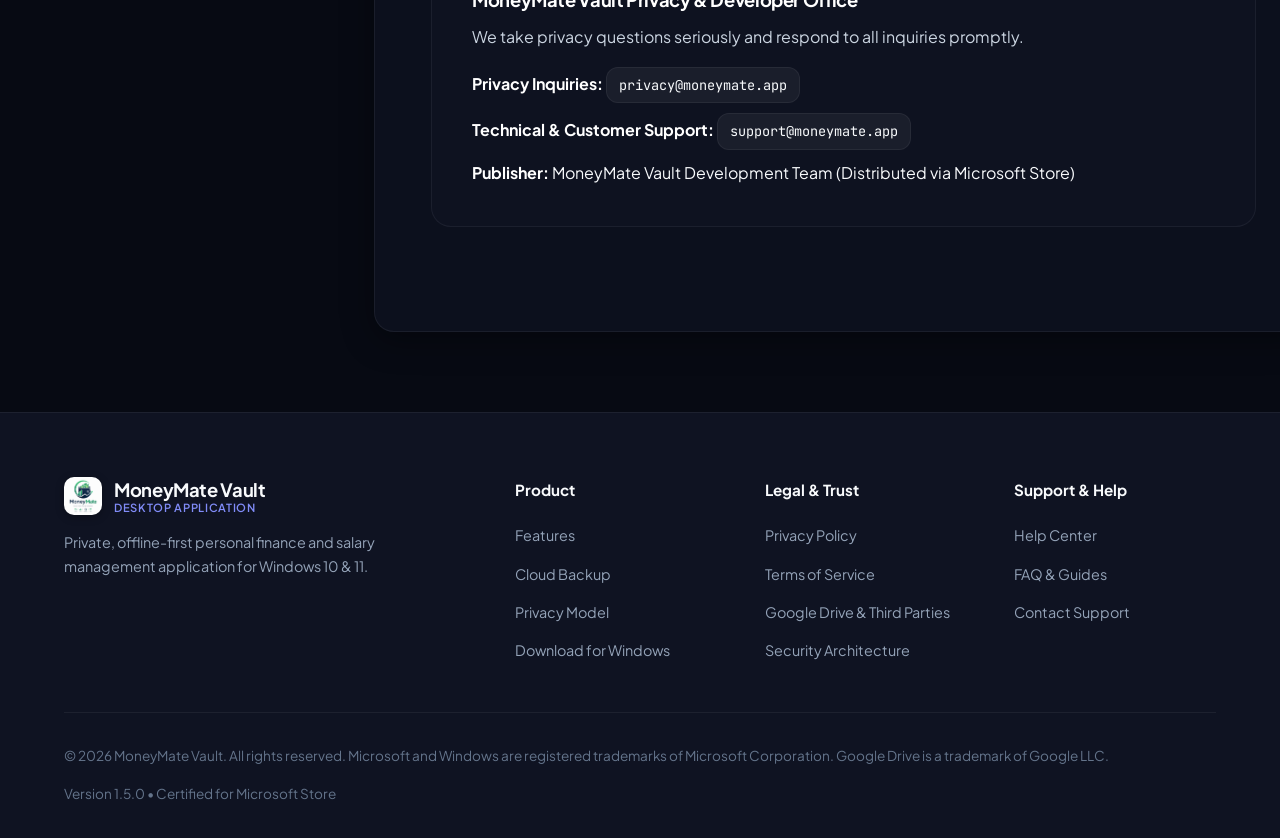
==== commit 1594977a: "erms of Service Page, Brand Header Formatting, and Privacy Wording Refinement" ====
--- a/privacy.html
+++ b/privacy.html
@@ -17,9 +17,11 @@
     <div class="container">
       <nav class="site-nav">
         <a href="index.html" class="brand" aria-label="MoneyMate Vault Home">
-          <img src="assets/logo.png" alt="MoneyMate Vault Logo" width="36" height="36">
-          <span>MoneyMate Vault</span>
-          <span class="brand-badge">Desktop</span>
+          <img src="assets/logo.png" alt="MoneyMate Vault Logo" width="38" height="38">
+          <div class="brand-text">
+            <span class="brand-title">MoneyMate Vault</span>
+            <span class="brand-subtitle">Desktop Application</span>
+          </div>
         </a>
 
         <ul class="nav-links">
@@ -28,6 +30,7 @@
           <li><a href="index.html#cloud-backup" class="nav-link">Cloud Backup</a></li>
           <li><a href="index.html#privacy-spotlight" class="nav-link">Privacy Model</a></li>
           <li><a href="privacy.html" class="nav-link active">Privacy Policy</a></li>
+          <li><a href="terms.html" class="nav-link">Terms of Service</a></li>
           <li><a href="support.html" class="nav-link">Support & Help</a></li>
         </ul>
 
@@ -242,14 +245,14 @@
 
           <div class="notice-card notice-success">
             <div class="notice-icon">
-              <svg viewBox="0 0 24 24" width="22" height="22" fill="none" stroke="#10b981" strokeWidth="2">
+              <svg viewBox="0 0 24 24" width="22" height="22" fill="none" stroke="#10b981" stroke-width="2">
                 <circle cx="12" cy="12" r="10"></circle>
                 <line x1="4.93" y1="4.93" x2="19.07" y2="19.07"></line>
               </svg>
             </div>
             <div>
-              <strong>Zero Remote Transmission of Financial Data:</strong><br>
-              MoneyMate Vault <u>NEVER</u> transmits your financial entries, transaction amounts, account numbers, salary slips, tax IDs, or profile details to the developers, advertisers, or third-party data brokers.
+              <strong>No Developer Server or Remote Financial Database:</strong><br>
+              MoneyMate Vault does not transmit your financial transactions, salary figures, bank balances, or personal notes to a MoneyMate developer server or remote financial database. When you explicitly enable cloud backup, MoneyMate encrypts your backup locally before uploading the encrypted backup file to your selected cloud storage provider, such as Google Drive.
             </div>
           </div>
 
@@ -475,8 +478,11 @@
       <div class="footer-grid">
         <div class="footer-brand">
           <div class="brand">
-            <img src="assets/logo.png" alt="MoneyMate Vault Logo" width="32" height="32">
-            <span>MoneyMate Vault</span>
+            <img src="assets/logo.png" alt="MoneyMate Vault Logo" width="34" height="34">
+            <div class="brand-text">
+              <span class="brand-title">MoneyMate Vault</span>
+              <span class="brand-subtitle">Desktop Application</span>
+            </div>
           </div>
           <p>
             Private, offline-first personal finance and salary management application for Windows 10 & 11.
@@ -487,6 +493,7 @@
           <div class="footer-title">Product</div>
           <ul class="footer-links">
             <li><a href="index.html#features">Features</a></li>
+            <li><a href="index.html#cloud-backup">Cloud Backup</a></li>
             <li><a href="index.html#privacy-spotlight">Privacy Model</a></li>
             <li><a href="index.html#download">Download for Windows</a></li>
           </ul>
@@ -496,7 +503,8 @@
           <div class="footer-title">Legal & Trust</div>
           <ul class="footer-links">
             <li><a href="privacy.html">Privacy Policy</a></li>
-            <li><a href="privacy.html#microsoft-store">Microsoft Store Compliance</a></li>
+            <li><a href="terms.html">Terms of Service</a></li>
+            <li><a href="privacy.html#third-parties">Google Drive & Third Parties</a></li>
             <li><a href="privacy.html#security-measures">Security Architecture</a></li>
           </ul>
         </div>
@@ -512,7 +520,7 @@
       </div>
 
       <div class="footer-bottom">
-        <div>&copy; 2026 MoneyMate Vault. All rights reserved. Microsoft and Windows are registered trademarks of Microsoft Corporation.</div>
+        <div>&copy; 2026 MoneyMate Vault. All rights reserved. Microsoft and Windows are registered trademarks of Microsoft Corporation. Google Drive is a trademark of Google LLC.</div>
         <div>Version 1.5.0 • Certified for Microsoft Store</div>
       </div>
     </div>
--- a/styles.css
+++ b/styles.css
@@ -167,30 +167,42 @@
   display: flex;
   align-items: center;
   gap: 12px;
-  font-size: 1.25rem;
-  font-weight: 700;
-  color: var(--text-primary);
-  letter-spacing: -0.5px;
   text-decoration: none;
+  transition: opacity var(--transition-fast);
+}
+
+.brand:hover {
+  opacity: 0.92;
 }
 
 .brand img {
-  width: 36px;
-  height: 36px;
+  width: 38px;
+  height: 38px;
   object-fit: contain;
   border-radius: 10px;
-}
-
-.brand-badge {
+  box-shadow: 0 2px 8px rgba(0, 0, 0, 0.3);
+}
+
+.brand-text {
+  display: flex;
+  flex-direction: column;
+  line-height: 1.15;
+}
+
+.brand-title {
+  font-size: 1.15rem;
+  font-weight: 700;
+  color: var(--text-primary);
+  letter-spacing: -0.02em;
+}
+
+.brand-subtitle {
   font-size: 0.7rem;
-  font-weight: 700;
-  padding: 3px 8px;
-  border-radius: var(--radius-full);
-  background: rgba(99, 102, 241, 0.15);
+  font-weight: 600;
   color: var(--primary-light);
-  border: 1px solid rgba(99, 102, 241, 0.3);
   text-transform: uppercase;
   letter-spacing: 0.06em;
+  margin-top: 1px;
 }
 
 .nav-links {
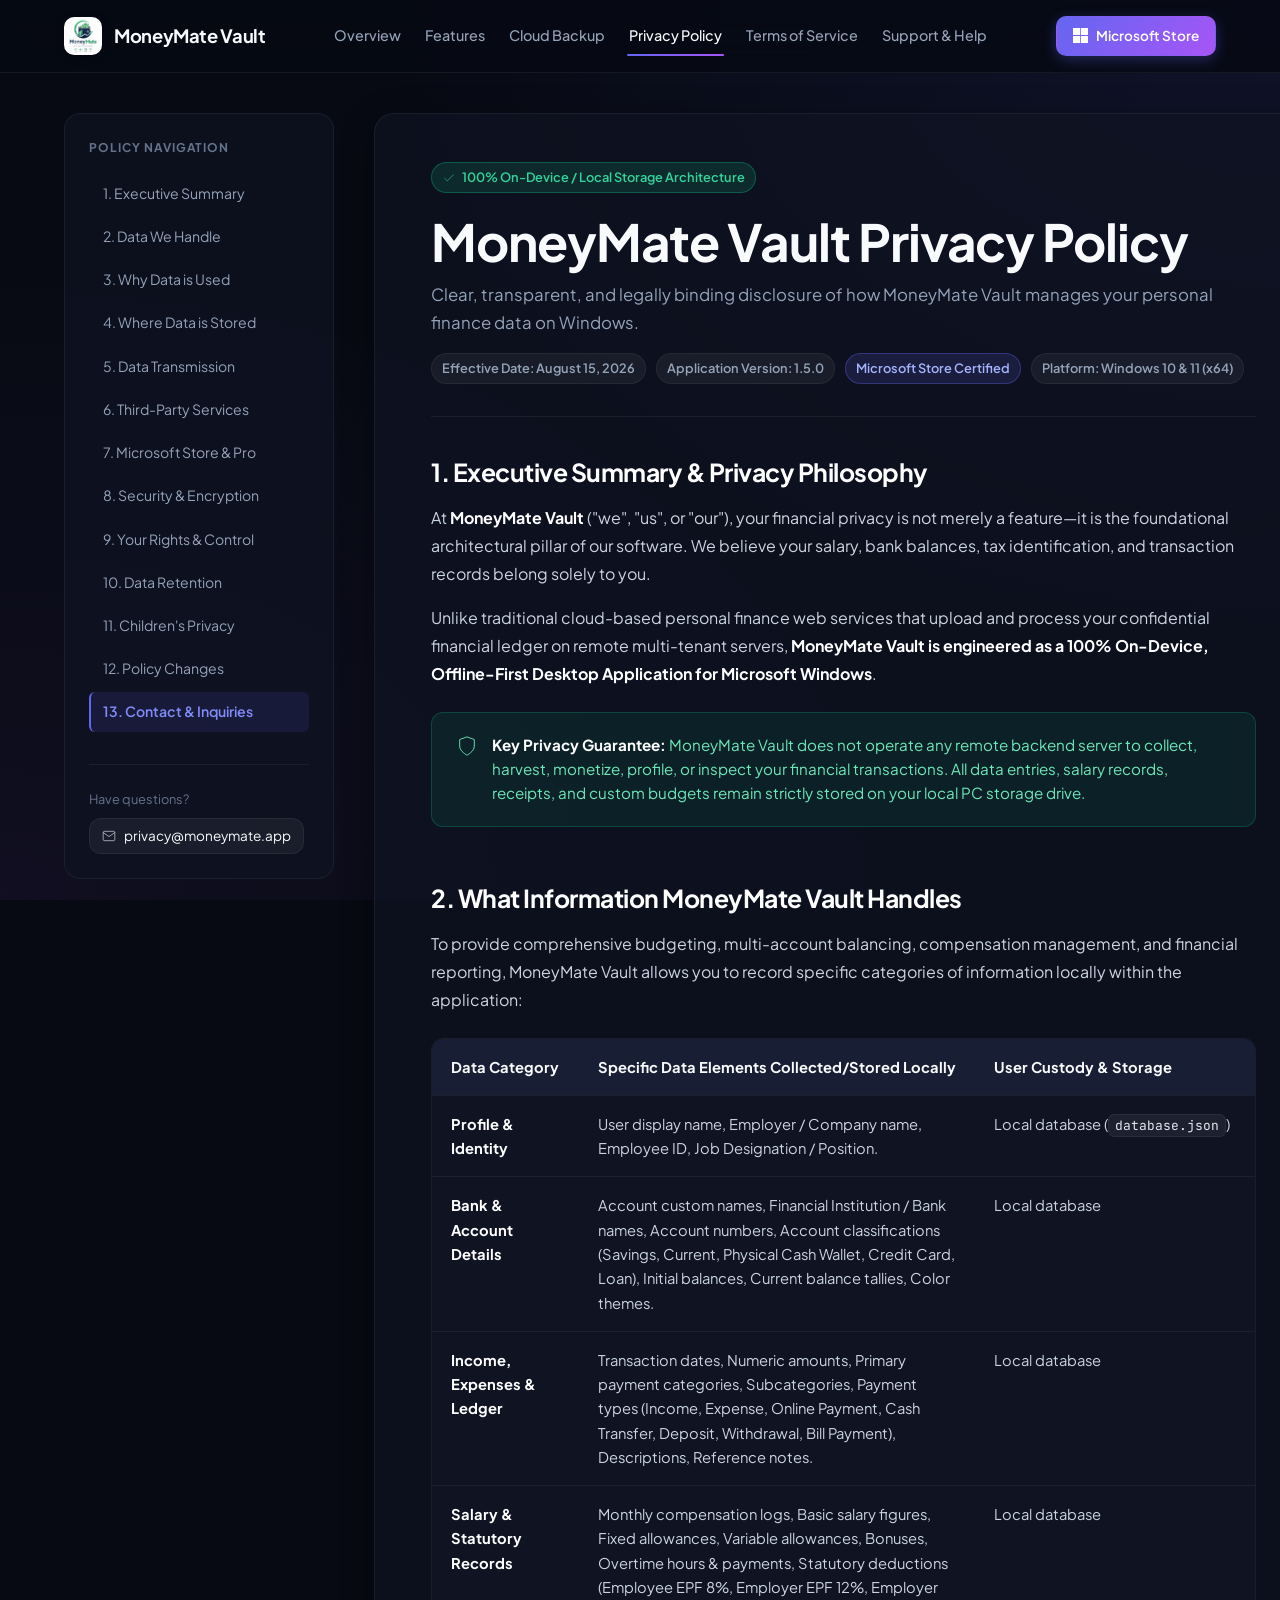
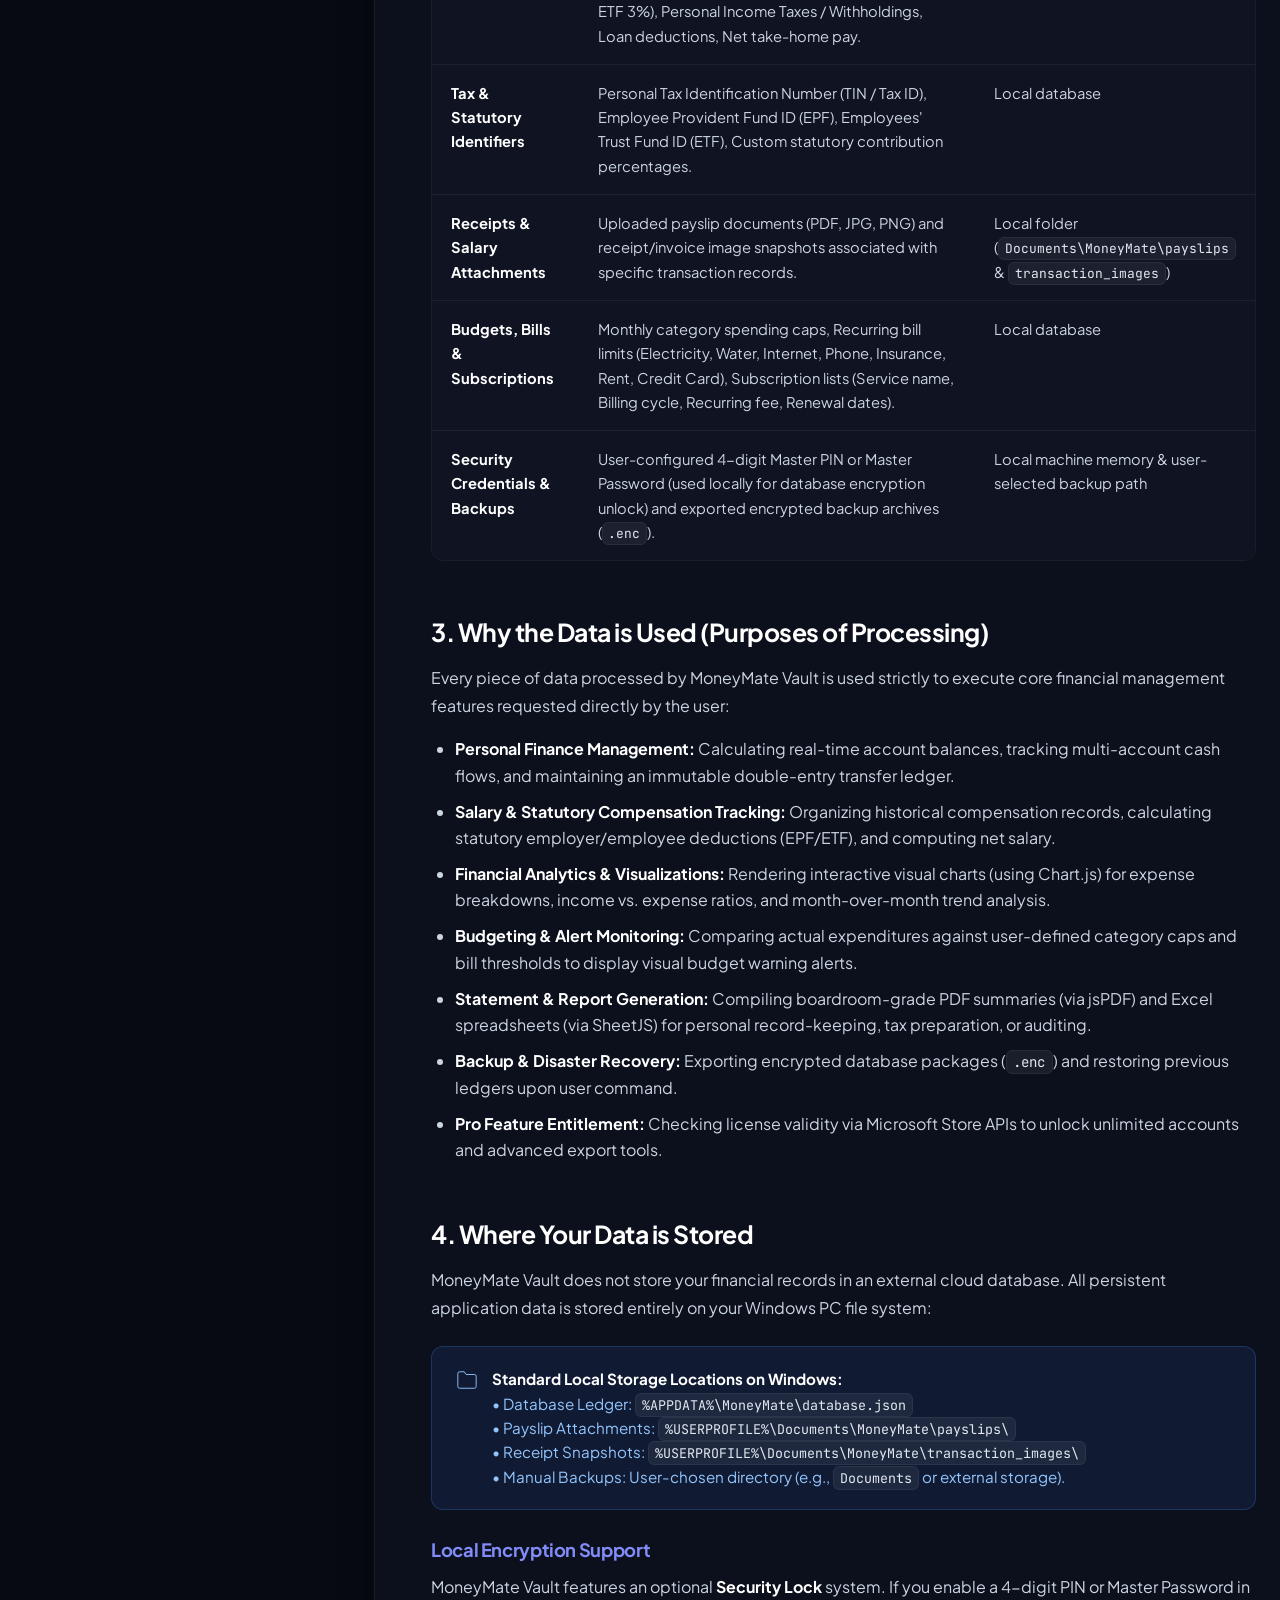
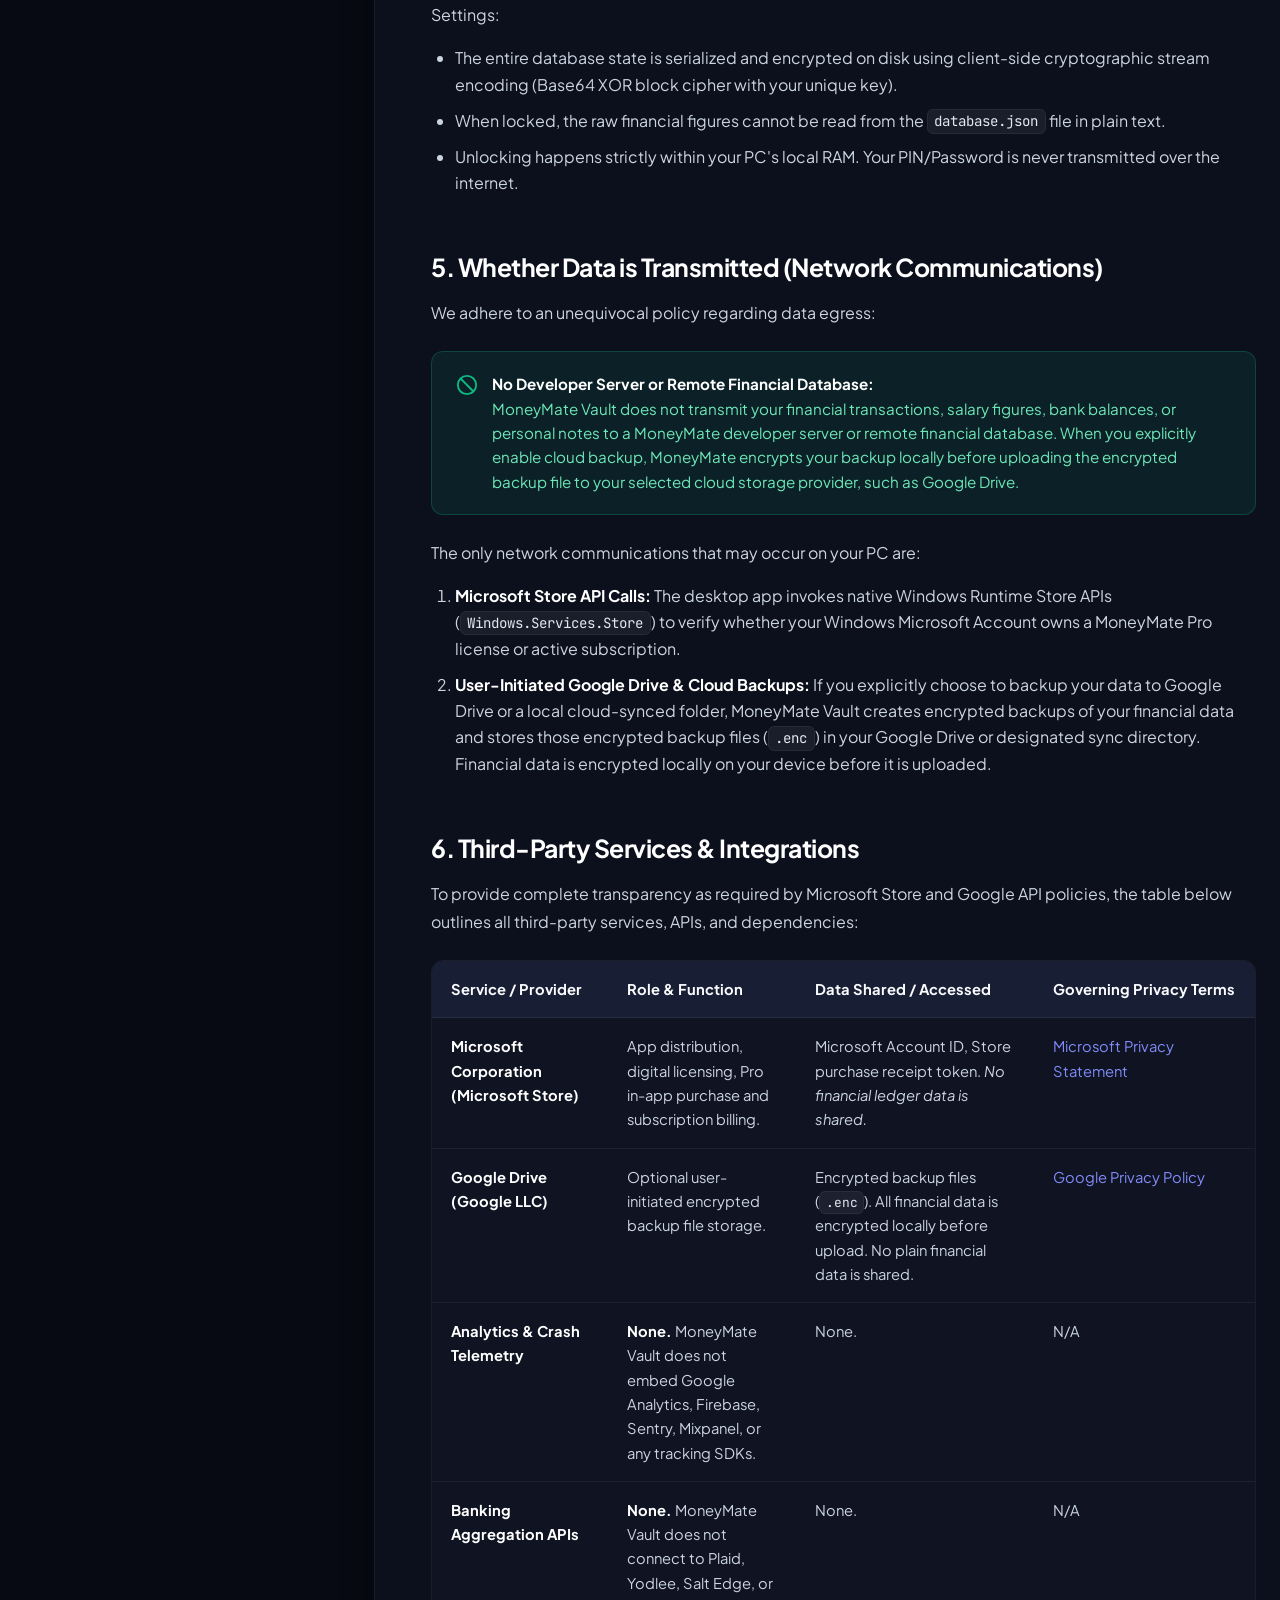
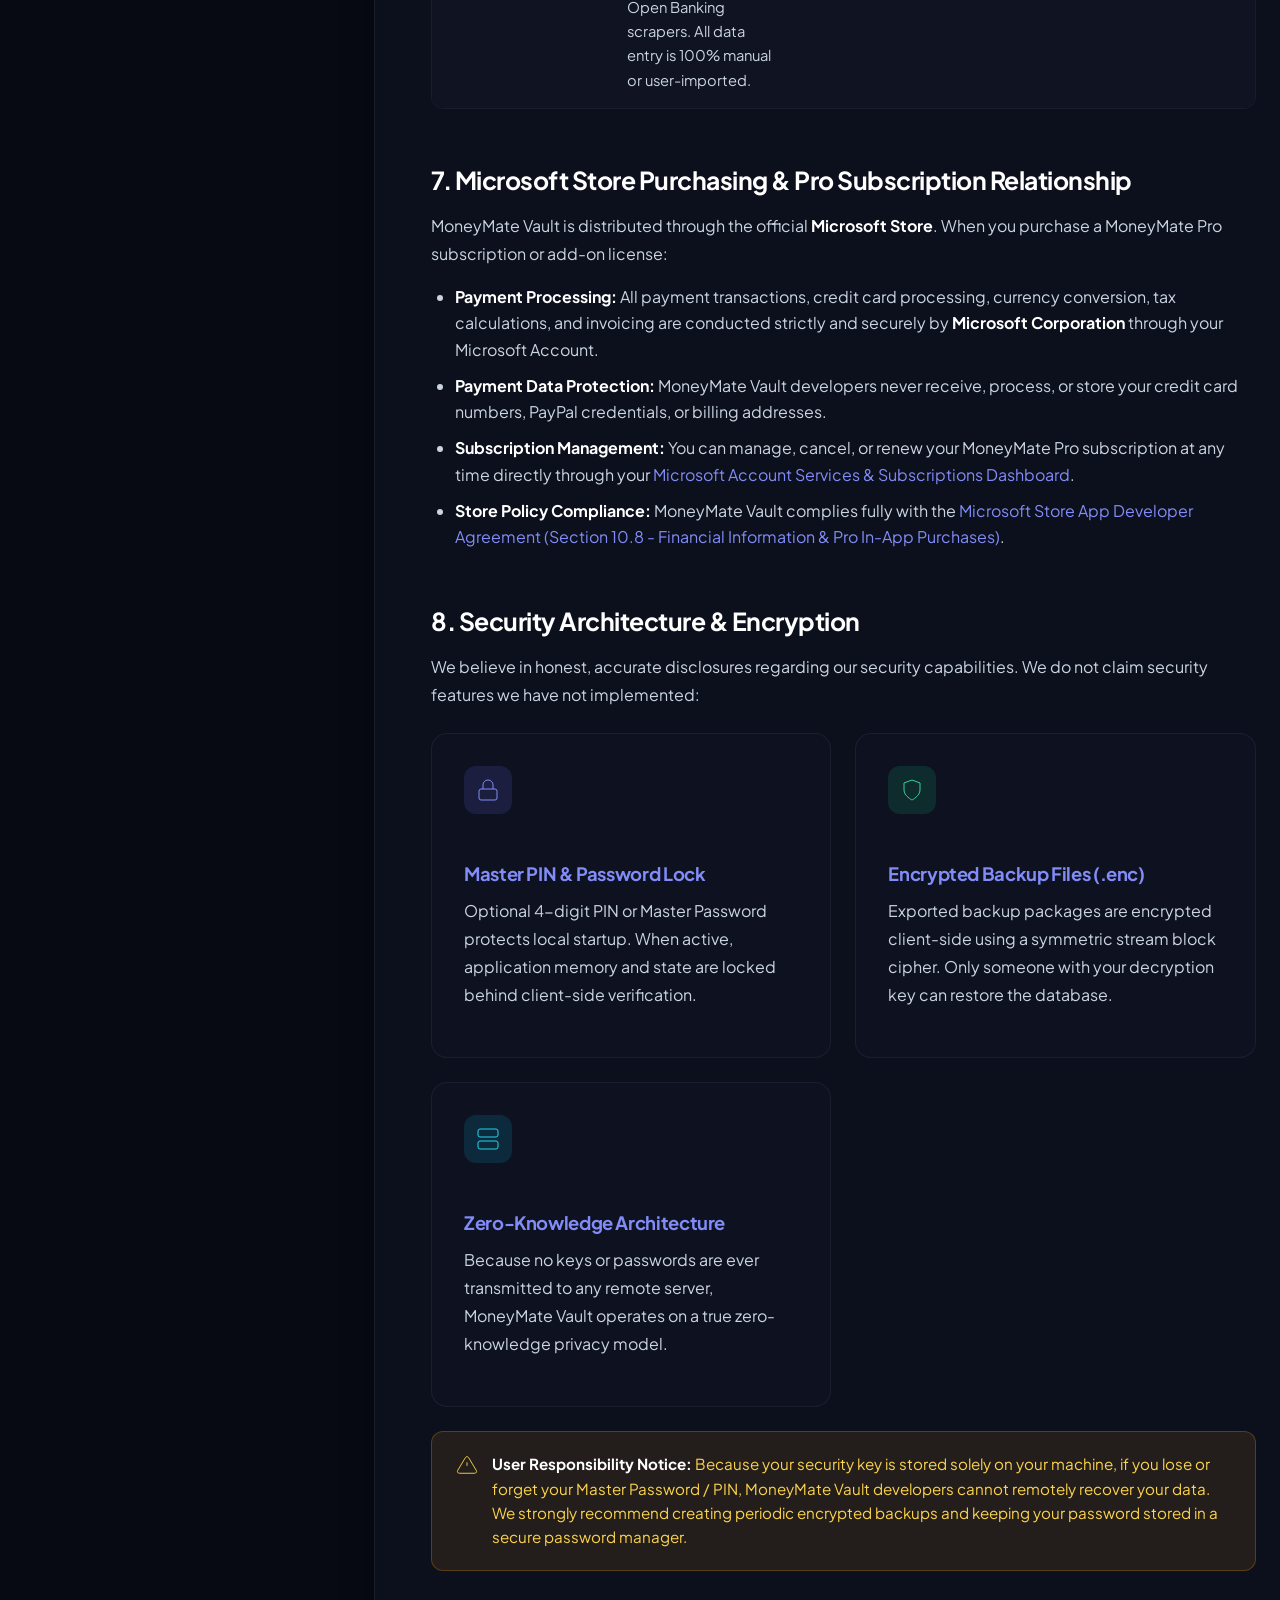
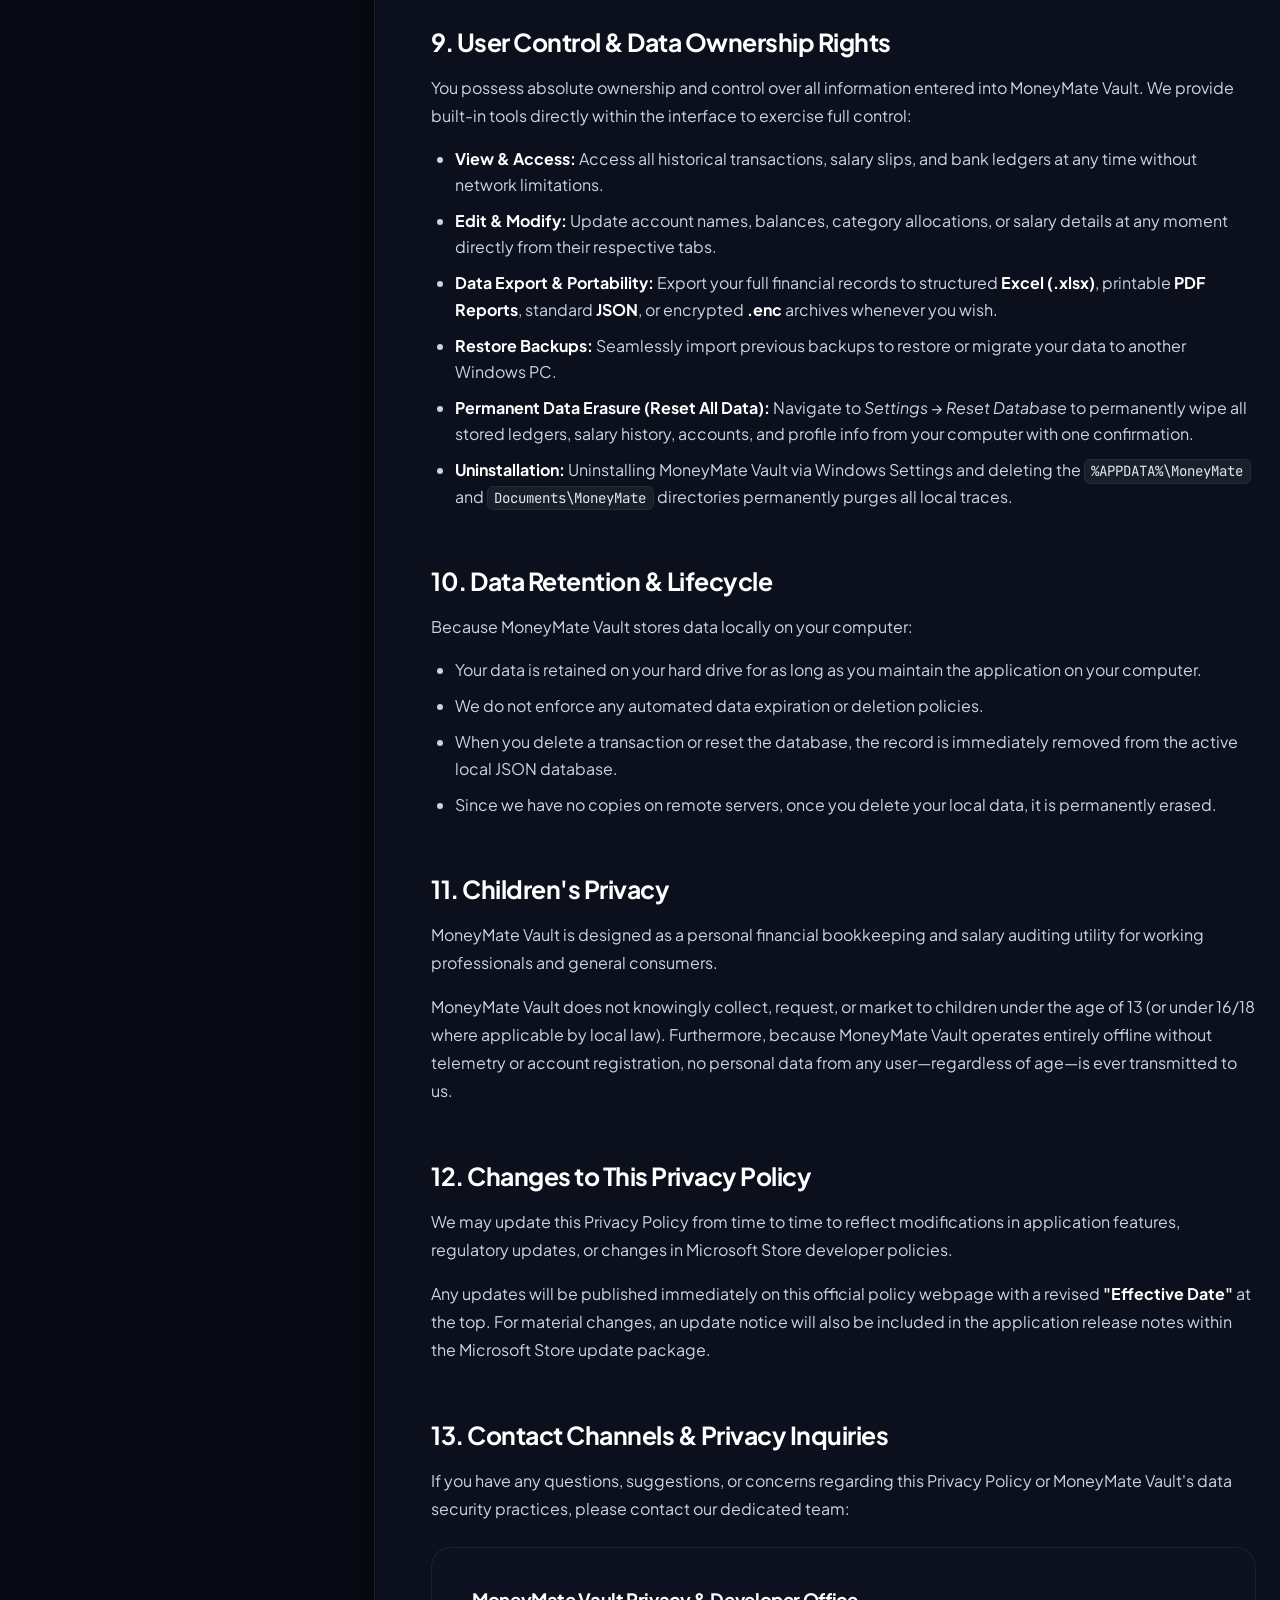
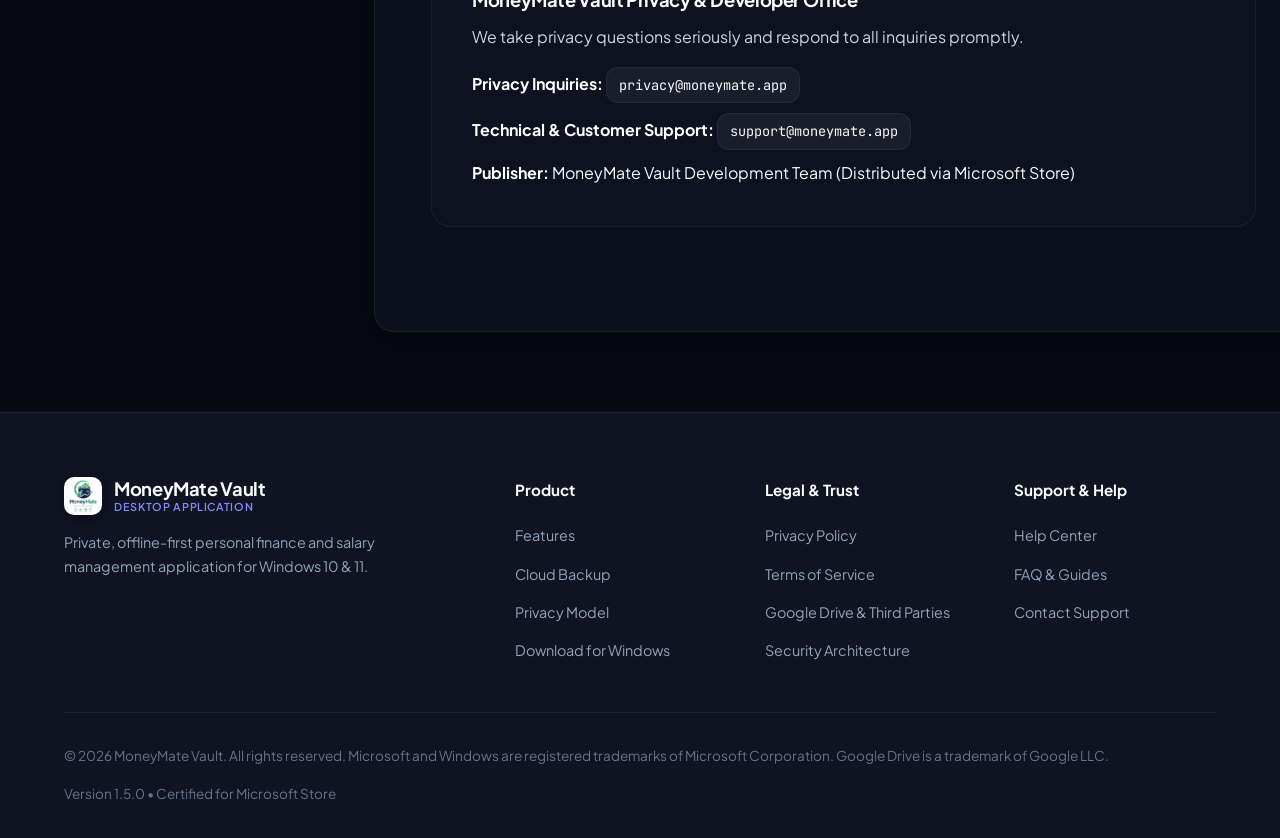
==== commit 609f52b4: "Navbar Line Break Fix & Terms of Service Navigation Tab" ====
--- a/privacy.html
+++ b/privacy.html
@@ -1,16 +1,21 @@
 <!DOCTYPE html>
 <html lang="en">
+
 <head>
   <meta charset="UTF-8">
   <meta name="viewport" content="width=device-width, initial-scale=1.0">
   <title>Privacy Policy - MoneyMate Vault</title>
-  <meta name="description" content="Official Microsoft Store Privacy Policy for MoneyMate Vault. Learn how MoneyMate Vault handles your financial data, local encrypted storage, and your privacy rights.">
+  <meta name="description"
+    content="Official Microsoft Store Privacy Policy for MoneyMate Vault. Learn how MoneyMate Vault handles your financial data, local encrypted storage, and your privacy rights.">
   <link rel="icon" type="image/png" href="assets/logo.png">
   <link rel="preconnect" href="https://fonts.googleapis.com">
   <link rel="preconnect" href="https://fonts.gstatic.com" crossorigin>
-  <link href="https://fonts.googleapis.com/css2?family=Inter:wght@300;400;500;600;700&family=Plus+Jakarta+Sans:wght@300;400;500;600;700;800&family=JetBrains+Mono:wght@400;500;600&display=swap" rel="stylesheet">
+  <link
+    href="https://fonts.googleapis.com/css2?family=Inter:wght@300;400;500;600;700&family=Plus+Jakarta+Sans:wght@300;400;500;600;700;800&family=JetBrains+Mono:wght@400;500;600&display=swap"
+    rel="stylesheet">
   <link rel="stylesheet" href="styles.css">
 </head>
+
 <body>
   <!-- Navigation Header (Unified Single Top Navbar - Identical Across All Pages) -->
   <header class="site-header">
@@ -20,7 +25,6 @@
           <img src="assets/logo.png" alt="MoneyMate Vault Logo" width="38" height="38">
           <div class="brand-text">
             <span class="brand-title">MoneyMate Vault</span>
-            <span class="brand-subtitle">Desktop Application</span>
           </div>
         </a>
 
@@ -28,7 +32,6 @@
           <li><a href="index.html#overview" class="nav-link">Overview</a></li>
           <li><a href="index.html#features" class="nav-link">Features</a></li>
           <li><a href="index.html#cloud-backup" class="nav-link">Cloud Backup</a></li>
-          <li><a href="index.html#privacy-spotlight" class="nav-link">Privacy Model</a></li>
           <li><a href="privacy.html" class="nav-link active">Privacy Policy</a></li>
           <li><a href="terms.html" class="nav-link">Terms of Service</a></li>
           <li><a href="support.html" class="nav-link">Support & Help</a></li>
@@ -37,7 +40,8 @@
         <div class="nav-cta-group">
           <a href="index.html#download" class="btn btn-primary btn-sm">
             <svg viewBox="0 0 24 24" width="15" height="15" fill="currentColor">
-              <path d="M0 0h11.377v11.372H0zM12.623 0H24v11.372H12.623zM0 12.623h11.377V24H0zM12.623 12.623H24V24H12.623z"/>
+              <path
+                d="M0 0h11.377v11.372H0zM12.623 0H24v11.372H12.623zM0 12.623h11.377V24H0zM12.623 12.623H24V24H12.623z" />
             </svg>
             Microsoft Store
           </a>
@@ -91,7 +95,8 @@
           </div>
           <h1 style="margin-top: 1rem; margin-bottom: 0.5rem;">MoneyMate Vault Privacy Policy</h1>
           <p style="font-size: 1.05rem; color: var(--text-secondary);">
-            Clear, transparent, and legally binding disclosure of how MoneyMate Vault manages your personal finance data on Windows.
+            Clear, transparent, and legally binding disclosure of how MoneyMate Vault manages your personal finance data
+            on Windows.
           </p>
           <div class="policy-meta-tags">
             <span class="meta-badge">Effective Date: August 15, 2026</span>
@@ -105,10 +110,14 @@
         <section id="executive-summary" class="policy-section">
           <h2>1. Executive Summary & Privacy Philosophy</h2>
           <p>
-            At <strong>MoneyMate Vault</strong> ("we", "us", or "our"), your financial privacy is not merely a feature—it is the foundational architectural pillar of our software. We believe your salary, bank balances, tax identification, and transaction records belong solely to you.
-          </p>
-          <p>
-            Unlike traditional cloud-based personal finance web services that upload and process your confidential financial ledger on remote multi-tenant servers, <strong>MoneyMate Vault is engineered as a 100% On-Device, Offline-First Desktop Application for Microsoft Windows</strong>.
+            At <strong>MoneyMate Vault</strong> ("we", "us", or "our"), your financial privacy is not merely a
+            feature—it is the foundational architectural pillar of our software. We believe your salary, bank balances,
+            tax identification, and transaction records belong solely to you.
+          </p>
+          <p>
+            Unlike traditional cloud-based personal finance web services that upload and process your confidential
+            financial ledger on remote multi-tenant servers, <strong>MoneyMate Vault is engineered as a 100% On-Device,
+              Offline-First Desktop Application for Microsoft Windows</strong>.
           </p>
 
           <div class="notice-card notice-success">
@@ -119,7 +128,9 @@
             </div>
             <div>
               <strong>Key Privacy Guarantee:</strong>
-              MoneyMate Vault does not operate any remote backend server to collect, harvest, monetize, profile, or inspect your financial transactions. All data entries, salary records, receipts, and custom budgets remain strictly stored on your local PC storage drive.
+              MoneyMate Vault does not operate any remote backend server to collect, harvest, monetize, profile, or
+              inspect your financial transactions. All data entries, salary records, receipts, and custom budgets remain
+              strictly stored on your local PC storage drive.
             </div>
           </div>
         </section>
@@ -128,7 +139,9 @@
         <section id="data-handled" class="policy-section">
           <h2>2. What Information MoneyMate Vault Handles</h2>
           <p>
-            To provide comprehensive budgeting, multi-account balancing, compensation management, and financial reporting, MoneyMate Vault allows you to record specific categories of information locally within the application:
+            To provide comprehensive budgeting, multi-account balancing, compensation management, and financial
+            reporting, MoneyMate Vault allows you to record specific categories of information locally within the
+            application:
           </p>
 
           <div class="table-responsive">
@@ -148,37 +161,48 @@
                 </tr>
                 <tr>
                   <td><strong>Bank & Account Details</strong></td>
-                  <td>Account custom names, Financial Institution / Bank names, Account numbers, Account classifications (Savings, Current, Physical Cash Wallet, Credit Card, Loan), Initial balances, Current balance tallies, Color themes.</td>
+                  <td>Account custom names, Financial Institution / Bank names, Account numbers, Account classifications
+                    (Savings, Current, Physical Cash Wallet, Credit Card, Loan), Initial balances, Current balance
+                    tallies, Color themes.</td>
                   <td>Local database</td>
                 </tr>
                 <tr>
                   <td><strong>Income, Expenses & Ledger</strong></td>
-                  <td>Transaction dates, Numeric amounts, Primary payment categories, Subcategories, Payment types (Income, Expense, Online Payment, Cash Transfer, Deposit, Withdrawal, Bill Payment), Descriptions, Reference notes.</td>
+                  <td>Transaction dates, Numeric amounts, Primary payment categories, Subcategories, Payment types
+                    (Income, Expense, Online Payment, Cash Transfer, Deposit, Withdrawal, Bill Payment), Descriptions,
+                    Reference notes.</td>
                   <td>Local database</td>
                 </tr>
                 <tr>
                   <td><strong>Salary & Statutory Records</strong></td>
-                  <td>Monthly compensation logs, Basic salary figures, Fixed allowances, Variable allowances, Bonuses, Overtime hours & payments, Statutory deductions (Employee EPF 8%, Employer EPF 12%, Employer ETF 3%), Personal Income Taxes / Withholdings, Loan deductions, Net take-home pay.</td>
+                  <td>Monthly compensation logs, Basic salary figures, Fixed allowances, Variable allowances, Bonuses,
+                    Overtime hours & payments, Statutory deductions (Employee EPF 8%, Employer EPF 12%, Employer ETF
+                    3%), Personal Income Taxes / Withholdings, Loan deductions, Net take-home pay.</td>
                   <td>Local database</td>
                 </tr>
                 <tr>
                   <td><strong>Tax & Statutory Identifiers</strong></td>
-                  <td>Personal Tax Identification Number (TIN / Tax ID), Employee Provident Fund ID (EPF), Employees' Trust Fund ID (ETF), Custom statutory contribution percentages.</td>
+                  <td>Personal Tax Identification Number (TIN / Tax ID), Employee Provident Fund ID (EPF), Employees'
+                    Trust Fund ID (ETF), Custom statutory contribution percentages.</td>
                   <td>Local database</td>
                 </tr>
                 <tr>
                   <td><strong>Receipts & Salary Attachments</strong></td>
-                  <td>Uploaded payslip documents (PDF, JPG, PNG) and receipt/invoice image snapshots associated with specific transaction records.</td>
+                  <td>Uploaded payslip documents (PDF, JPG, PNG) and receipt/invoice image snapshots associated with
+                    specific transaction records.</td>
                   <td>Local folder (<code>Documents\MoneyMate\payslips</code> & <code>transaction_images</code>)</td>
                 </tr>
                 <tr>
                   <td><strong>Budgets, Bills & Subscriptions</strong></td>
-                  <td>Monthly category spending caps, Recurring bill limits (Electricity, Water, Internet, Phone, Insurance, Rent, Credit Card), Subscription lists (Service name, Billing cycle, Recurring fee, Renewal dates).</td>
+                  <td>Monthly category spending caps, Recurring bill limits (Electricity, Water, Internet, Phone,
+                    Insurance, Rent, Credit Card), Subscription lists (Service name, Billing cycle, Recurring fee,
+                    Renewal dates).</td>
                   <td>Local database</td>
                 </tr>
                 <tr>
                   <td><strong>Security Credentials & Backups</strong></td>
-                  <td>User-configured 4-digit Master PIN or Master Password (used locally for database encryption unlock) and exported encrypted backup archives (<code>.enc</code>).</td>
+                  <td>User-configured 4-digit Master PIN or Master Password (used locally for database encryption
+                    unlock) and exported encrypted backup archives (<code>.enc</code>).</td>
                   <td>Local machine memory & user-selected backup path</td>
                 </tr>
               </tbody>
@@ -190,16 +214,24 @@
         <section id="purpose-of-use" class="policy-section">
           <h2>3. Why the Data is Used (Purposes of Processing)</h2>
           <p>
-            Every piece of data processed by MoneyMate Vault is used strictly to execute core financial management features requested directly by the user:
+            Every piece of data processed by MoneyMate Vault is used strictly to execute core financial management
+            features requested directly by the user:
           </p>
           <ul>
-            <li><strong>Personal Finance Management:</strong> Calculating real-time account balances, tracking multi-account cash flows, and maintaining an immutable double-entry transfer ledger.</li>
-            <li><strong>Salary & Statutory Compensation Tracking:</strong> Organizing historical compensation records, calculating statutory employer/employee deductions (EPF/ETF), and computing net salary.</li>
-            <li><strong>Financial Analytics & Visualizations:</strong> Rendering interactive visual charts (using Chart.js) for expense breakdowns, income vs. expense ratios, and month-over-month trend analysis.</li>
-            <li><strong>Budgeting & Alert Monitoring:</strong> Comparing actual expenditures against user-defined category caps and bill thresholds to display visual budget warning alerts.</li>
-            <li><strong>Statement & Report Generation:</strong> Compiling boardroom-grade PDF summaries (via jsPDF) and Excel spreadsheets (via SheetJS) for personal record-keeping, tax preparation, or auditing.</li>
-            <li><strong>Backup & Disaster Recovery:</strong> Exporting encrypted database packages (<code>.enc</code>) and restoring previous ledgers upon user command.</li>
-            <li><strong>Pro Feature Entitlement:</strong> Checking license validity via Microsoft Store APIs to unlock unlimited accounts and advanced export tools.</li>
+            <li><strong>Personal Finance Management:</strong> Calculating real-time account balances, tracking
+              multi-account cash flows, and maintaining an immutable double-entry transfer ledger.</li>
+            <li><strong>Salary & Statutory Compensation Tracking:</strong> Organizing historical compensation records,
+              calculating statutory employer/employee deductions (EPF/ETF), and computing net salary.</li>
+            <li><strong>Financial Analytics & Visualizations:</strong> Rendering interactive visual charts (using
+              Chart.js) for expense breakdowns, income vs. expense ratios, and month-over-month trend analysis.</li>
+            <li><strong>Budgeting & Alert Monitoring:</strong> Comparing actual expenditures against user-defined
+              category caps and bill thresholds to display visual budget warning alerts.</li>
+            <li><strong>Statement & Report Generation:</strong> Compiling boardroom-grade PDF summaries (via jsPDF) and
+              Excel spreadsheets (via SheetJS) for personal record-keeping, tax preparation, or auditing.</li>
+            <li><strong>Backup & Disaster Recovery:</strong> Exporting encrypted database packages (<code>.enc</code>)
+              and restoring previous ledgers upon user command.</li>
+            <li><strong>Pro Feature Entitlement:</strong> Checking license validity via Microsoft Store APIs to unlock
+              unlimited accounts and advanced export tools.</li>
           </ul>
         </section>
 
@@ -207,7 +239,8 @@
         <section id="storage-architecture" class="policy-section">
           <h2>4. Where Your Data is Stored</h2>
           <p>
-            MoneyMate Vault does not store your financial records in an external cloud database. All persistent application data is stored entirely on your Windows PC file system:
+            MoneyMate Vault does not store your financial records in an external cloud database. All persistent
+            application data is stored entirely on your Windows PC file system:
           </p>
 
           <div class="notice-card notice-info">
@@ -227,12 +260,16 @@
 
           <h3>Local Encryption Support</h3>
           <p>
-            MoneyMate Vault features an optional <strong>Security Lock</strong> system. If you enable a 4-digit PIN or Master Password in Settings:
+            MoneyMate Vault features an optional <strong>Security Lock</strong> system. If you enable a 4-digit PIN or
+            Master Password in Settings:
           </p>
           <ul>
-            <li>The entire database state is serialized and encrypted on disk using client-side cryptographic stream encoding (Base64 XOR block cipher with your unique key).</li>
-            <li>When locked, the raw financial figures cannot be read from the <code>database.json</code> file in plain text.</li>
-            <li>Unlocking happens strictly within your PC's local RAM. Your PIN/Password is never transmitted over the internet.</li>
+            <li>The entire database state is serialized and encrypted on disk using client-side cryptographic stream
+              encoding (Base64 XOR block cipher with your unique key).</li>
+            <li>When locked, the raw financial figures cannot be read from the <code>database.json</code> file in plain
+              text.</li>
+            <li>Unlocking happens strictly within your PC's local RAM. Your PIN/Password is never transmitted over the
+              internet.</li>
           </ul>
         </section>
 
@@ -252,14 +289,22 @@
             </div>
             <div>
               <strong>No Developer Server or Remote Financial Database:</strong><br>
-              MoneyMate Vault does not transmit your financial transactions, salary figures, bank balances, or personal notes to a MoneyMate developer server or remote financial database. When you explicitly enable cloud backup, MoneyMate encrypts your backup locally before uploading the encrypted backup file to your selected cloud storage provider, such as Google Drive.
+              MoneyMate Vault does not transmit your financial transactions, salary figures, bank balances, or personal
+              notes to a MoneyMate developer server or remote financial database. When you explicitly enable cloud
+              backup, MoneyMate encrypts your backup locally before uploading the encrypted backup file to your selected
+              cloud storage provider, such as Google Drive.
             </div>
           </div>
 
           <p>The only network communications that may occur on your PC are:</p>
           <ol>
-            <li><strong>Microsoft Store API Calls:</strong> The desktop app invokes native Windows Runtime Store APIs (<code>Windows.Services.Store</code>) to verify whether your Windows Microsoft Account owns a MoneyMate Pro license or active subscription.</li>
-            <li><strong>User-Initiated Google Drive & Cloud Backups:</strong> If you explicitly choose to backup your data to Google Drive or a local cloud-synced folder, MoneyMate Vault creates encrypted backups of your financial data and stores those encrypted backup files (<code>.enc</code>) in your Google Drive or designated sync directory. Financial data is encrypted locally on your device before it is uploaded.</li>
+            <li><strong>Microsoft Store API Calls:</strong> The desktop app invokes native Windows Runtime Store APIs
+              (<code>Windows.Services.Store</code>) to verify whether your Windows Microsoft Account owns a MoneyMate
+              Pro license or active subscription.</li>
+            <li><strong>User-Initiated Google Drive & Cloud Backups:</strong> If you explicitly choose to backup your
+              data to Google Drive or a local cloud-synced folder, MoneyMate Vault creates encrypted backups of your
+              financial data and stores those encrypted backup files (<code>.enc</code>) in your Google Drive or
+              designated sync directory. Financial data is encrypted locally on your device before it is uploaded.</li>
           </ol>
         </section>
 
@@ -267,7 +312,8 @@
         <section id="third-parties" class="policy-section">
           <h2>6. Third-Party Services & Integrations</h2>
           <p>
-            To provide complete transparency as required by Microsoft Store and Google API policies, the table below outlines all third-party services, APIs, and dependencies:
+            To provide complete transparency as required by Microsoft Store and Google API policies, the table below
+            outlines all third-party services, APIs, and dependencies:
           </p>
 
           <div class="table-responsive">
@@ -284,24 +330,30 @@
                 <tr>
                   <td><strong>Microsoft Corporation (Microsoft Store)</strong></td>
                   <td>App distribution, digital licensing, Pro in-app purchase and subscription billing.</td>
-                  <td>Microsoft Account ID, Store purchase receipt token. <em>No financial ledger data is shared.</em></td>
-                  <td><a href="https://privacy.microsoft.com/privacystatement" target="_blank" rel="noopener noreferrer">Microsoft Privacy Statement</a></td>
+                  <td>Microsoft Account ID, Store purchase receipt token. <em>No financial ledger data is shared.</em>
+                  </td>
+                  <td><a href="https://privacy.microsoft.com/privacystatement" target="_blank"
+                      rel="noopener noreferrer">Microsoft Privacy Statement</a></td>
                 </tr>
                 <tr>
                   <td><strong>Google Drive (Google LLC)</strong></td>
                   <td>Optional user-initiated encrypted backup file storage.</td>
-                  <td>Encrypted backup files (<code>.enc</code>). All financial data is encrypted locally before upload. No plain financial data is shared.</td>
-                  <td><a href="https://policies.google.com/privacy" target="_blank" rel="noopener noreferrer">Google Privacy Policy</a></td>
+                  <td>Encrypted backup files (<code>.enc</code>). All financial data is encrypted locally before upload.
+                    No plain financial data is shared.</td>
+                  <td><a href="https://policies.google.com/privacy" target="_blank" rel="noopener noreferrer">Google
+                      Privacy Policy</a></td>
                 </tr>
                 <tr>
                   <td><strong>Analytics & Crash Telemetry</strong></td>
-                  <td><strong>None.</strong> MoneyMate Vault does not embed Google Analytics, Firebase, Sentry, Mixpanel, or any tracking SDKs.</td>
+                  <td><strong>None.</strong> MoneyMate Vault does not embed Google Analytics, Firebase, Sentry,
+                    Mixpanel, or any tracking SDKs.</td>
                   <td>None.</td>
                   <td>N/A</td>
                 </tr>
                 <tr>
                   <td><strong>Banking Aggregation APIs</strong></td>
-                  <td><strong>None.</strong> MoneyMate Vault does not connect to Plaid, Yodlee, Salt Edge, or Open Banking scrapers. All data entry is 100% manual or user-imported.</td>
+                  <td><strong>None.</strong> MoneyMate Vault does not connect to Plaid, Yodlee, Salt Edge, or Open
+                    Banking scrapers. All data entry is 100% manual or user-imported.</td>
                   <td>None.</td>
                   <td>N/A</td>
                 </tr>
@@ -314,13 +366,22 @@
         <section id="microsoft-store" class="policy-section">
           <h2>7. Microsoft Store Purchasing & Pro Subscription Relationship</h2>
           <p>
-            MoneyMate Vault is distributed through the official <strong>Microsoft Store</strong>. When you purchase a MoneyMate Pro subscription or add-on license:
+            MoneyMate Vault is distributed through the official <strong>Microsoft Store</strong>. When you purchase a
+            MoneyMate Pro subscription or add-on license:
           </p>
           <ul>
-            <li><strong>Payment Processing:</strong> All payment transactions, credit card processing, currency conversion, tax calculations, and invoicing are conducted strictly and securely by <strong>Microsoft Corporation</strong> through your Microsoft Account.</li>
-            <li><strong>Payment Data Protection:</strong> MoneyMate Vault developers never receive, process, or store your credit card numbers, PayPal credentials, or billing addresses.</li>
-            <li><strong>Subscription Management:</strong> You can manage, cancel, or renew your MoneyMate Pro subscription at any time directly through your <a href="https://account.microsoft.com/services" target="_blank" rel="noopener noreferrer">Microsoft Account Services & Subscriptions Dashboard</a>.</li>
-            <li><strong>Store Policy Compliance:</strong> MoneyMate Vault complies fully with the <a href="https://learn.microsoft.com/en-us/windows/apps/publish/publish-your-app/ms-store-policies" target="_blank" rel="noopener noreferrer">Microsoft Store App Developer Agreement (Section 10.8 - Financial Information & Pro In-App Purchases)</a>.</li>
+            <li><strong>Payment Processing:</strong> All payment transactions, credit card processing, currency
+              conversion, tax calculations, and invoicing are conducted strictly and securely by <strong>Microsoft
+                Corporation</strong> through your Microsoft Account.</li>
+            <li><strong>Payment Data Protection:</strong> MoneyMate Vault developers never receive, process, or store
+              your credit card numbers, PayPal credentials, or billing addresses.</li>
+            <li><strong>Subscription Management:</strong> You can manage, cancel, or renew your MoneyMate Pro
+              subscription at any time directly through your <a href="https://account.microsoft.com/services"
+                target="_blank" rel="noopener noreferrer">Microsoft Account Services & Subscriptions Dashboard</a>.</li>
+            <li><strong>Store Policy Compliance:</strong> MoneyMate Vault complies fully with the <a
+                href="https://learn.microsoft.com/en-us/windows/apps/publish/publish-your-app/ms-store-policies"
+                target="_blank" rel="noopener noreferrer">Microsoft Store App Developer Agreement (Section 10.8 -
+                Financial Information & Pro In-App Purchases)</a>.</li>
           </ul>
         </section>
 
@@ -328,7 +389,8 @@
         <section id="security-measures" class="policy-section">
           <h2>8. Security Architecture & Encryption</h2>
           <p>
-            We believe in honest, accurate disclosures regarding our security capabilities. We do not claim security features we have not implemented:
+            We believe in honest, accurate disclosures regarding our security capabilities. We do not claim security
+            features we have not implemented:
           </p>
 
           <div class="features-grid" style="margin: 1.5rem 0;">
@@ -341,7 +403,8 @@
               </div>
               <h3>Master PIN & Password Lock</h3>
               <p>
-                Optional 4-digit PIN or Master Password protects local startup. When active, application memory and state are locked behind client-side verification.
+                Optional 4-digit PIN or Master Password protects local startup. When active, application memory and
+                state are locked behind client-side verification.
               </p>
             </div>
 
@@ -353,7 +416,8 @@
               </div>
               <h3>Encrypted Backup Files (.enc)</h3>
               <p>
-                Exported backup packages are encrypted client-side using a symmetric stream block cipher. Only someone with your decryption key can restore the database.
+                Exported backup packages are encrypted client-side using a symmetric stream block cipher. Only someone
+                with your decryption key can restore the database.
               </p>
             </div>
 
@@ -368,7 +432,8 @@
               </div>
               <h3>Zero-Knowledge Architecture</h3>
               <p>
-                Because no keys or passwords are ever transmitted to any remote server, MoneyMate Vault operates on a true zero-knowledge privacy model.
+                Because no keys or passwords are ever transmitted to any remote server, MoneyMate Vault operates on a
+                true zero-knowledge privacy model.
               </p>
             </div>
           </div>
@@ -376,14 +441,17 @@
           <div class="notice-card notice-warning">
             <div class="notice-icon">
               <svg viewBox="0 0 24 24" width="22" height="22" fill="none" stroke="currentColor" strokeWidth="2">
-                <path d="M10.29 3.86L1.82 18a2 2 0 0 0 1.71 3h16.94a2 2 0 0 0 1.71-3L13.71 3.86a2 2 0 0 0-3.42 0z"></path>
+                <path d="M10.29 3.86L1.82 18a2 2 0 0 0 1.71 3h16.94a2 2 0 0 0 1.71-3L13.71 3.86a2 2 0 0 0-3.42 0z">
+                </path>
                 <line x1="12" y1="9" x2="12" y2="13"></line>
                 <line x1="12" y1="17" x2="12.01" y2="17"></line>
               </svg>
             </div>
             <div>
               <strong>User Responsibility Notice:</strong>
-              Because your security key is stored solely on your machine, if you lose or forget your Master Password / PIN, MoneyMate Vault developers cannot remotely recover your data. We strongly recommend creating periodic encrypted backups and keeping your password stored in a secure password manager.
+              Because your security key is stored solely on your machine, if you lose or forget your Master Password /
+              PIN, MoneyMate Vault developers cannot remotely recover your data. We strongly recommend creating periodic
+              encrypted backups and keeping your password stored in a secure password manager.
             </div>
           </div>
         </section>
@@ -392,16 +460,26 @@
         <section id="user-control" class="policy-section">
           <h2>9. User Control & Data Ownership Rights</h2>
           <p>
-            You possess absolute ownership and control over all information entered into MoneyMate Vault. We provide built-in tools directly within the interface to exercise full control:
+            You possess absolute ownership and control over all information entered into MoneyMate Vault. We provide
+            built-in tools directly within the interface to exercise full control:
           </p>
 
           <ul>
-            <li><strong>View & Access:</strong> Access all historical transactions, salary slips, and bank ledgers at any time without network limitations.</li>
-            <li><strong>Edit & Modify:</strong> Update account names, balances, category allocations, or salary details at any moment directly from their respective tabs.</li>
-            <li><strong>Data Export & Portability:</strong> Export your full financial records to structured <strong>Excel (.xlsx)</strong>, printable <strong>PDF Reports</strong>, standard <strong>JSON</strong>, or encrypted <strong>.enc</strong> archives whenever you wish.</li>
-            <li><strong>Restore Backups:</strong> Seamlessly import previous backups to restore or migrate your data to another Windows PC.</li>
-            <li><strong>Permanent Data Erasure (Reset All Data):</strong> Navigate to <em>Settings → Reset Database</em> to permanently wipe all stored ledgers, salary history, accounts, and profile info from your computer with one confirmation.</li>
-            <li><strong>Uninstallation:</strong> Uninstalling MoneyMate Vault via Windows Settings and deleting the <code>%APPDATA%\MoneyMate</code> and <code>Documents\MoneyMate</code> directories permanently purges all local traces.</li>
+            <li><strong>View & Access:</strong> Access all historical transactions, salary slips, and bank ledgers at
+              any time without network limitations.</li>
+            <li><strong>Edit & Modify:</strong> Update account names, balances, category allocations, or salary details
+              at any moment directly from their respective tabs.</li>
+            <li><strong>Data Export & Portability:</strong> Export your full financial records to structured
+              <strong>Excel (.xlsx)</strong>, printable <strong>PDF Reports</strong>, standard <strong>JSON</strong>, or
+              encrypted <strong>.enc</strong> archives whenever you wish.</li>
+            <li><strong>Restore Backups:</strong> Seamlessly import previous backups to restore or migrate your data to
+              another Windows PC.</li>
+            <li><strong>Permanent Data Erasure (Reset All Data):</strong> Navigate to <em>Settings → Reset Database</em>
+              to permanently wipe all stored ledgers, salary history, accounts, and profile info from your computer with
+              one confirmation.</li>
+            <li><strong>Uninstallation:</strong> Uninstalling MoneyMate Vault via Windows Settings and deleting the
+              <code>%APPDATA%\MoneyMate</code> and <code>Documents\MoneyMate</code> directories permanently purges all
+              local traces.</li>
           </ul>
         </section>
 
@@ -412,10 +490,13 @@
             Because MoneyMate Vault stores data locally on your computer:
           </p>
           <ul>
-            <li>Your data is retained on your hard drive for as long as you maintain the application on your computer.</li>
+            <li>Your data is retained on your hard drive for as long as you maintain the application on your computer.
+            </li>
             <li>We do not enforce any automated data expiration or deletion policies.</li>
-            <li>When you delete a transaction or reset the database, the record is immediately removed from the active local JSON database.</li>
-            <li>Since we have no copies on remote servers, once you delete your local data, it is permanently erased.</li>
+            <li>When you delete a transaction or reset the database, the record is immediately removed from the active
+              local JSON database.</li>
+            <li>Since we have no copies on remote servers, once you delete your local data, it is permanently erased.
+            </li>
           </ul>
         </section>
 
@@ -423,10 +504,14 @@
         <section id="childrens-privacy" class="policy-section">
           <h2>11. Children's Privacy</h2>
           <p>
-            MoneyMate Vault is designed as a personal financial bookkeeping and salary auditing utility for working professionals and general consumers.
-          </p>
-          <p>
-            MoneyMate Vault does not knowingly collect, request, or market to children under the age of 13 (or under 16/18 where applicable by local law). Furthermore, because MoneyMate Vault operates entirely offline without telemetry or account registration, no personal data from any user—regardless of age—is ever transmitted to us.
+            MoneyMate Vault is designed as a personal financial bookkeeping and salary auditing utility for working
+            professionals and general consumers.
+          </p>
+          <p>
+            MoneyMate Vault does not knowingly collect, request, or market to children under the age of 13 (or under
+            16/18 where applicable by local law). Furthermore, because MoneyMate Vault operates entirely offline without
+            telemetry or account registration, no personal data from any user—regardless of age—is ever transmitted to
+            us.
           </p>
         </section>
 
@@ -434,10 +519,13 @@
         <section id="policy-changes" class="policy-section">
           <h2>12. Changes to This Privacy Policy</h2>
           <p>
-            We may update this Privacy Policy from time to time to reflect modifications in application features, regulatory updates, or changes in Microsoft Store developer policies.
-          </p>
-          <p>
-            Any updates will be published immediately on this official policy webpage with a revised <strong>"Effective Date"</strong> at the top. For material changes, an update notice will also be included in the application release notes within the Microsoft Store update package.
+            We may update this Privacy Policy from time to time to reflect modifications in application features,
+            regulatory updates, or changes in Microsoft Store developer policies.
+          </p>
+          <p>
+            Any updates will be published immediately on this official policy webpage with a revised <strong>"Effective
+              Date"</strong> at the top. For material changes, an update notice will also be included in the application
+            release notes within the Microsoft Store update package.
           </p>
         </section>
 
@@ -445,7 +533,8 @@
         <section id="contact-us" class="policy-section">
           <h2>13. Contact Channels & Privacy Inquiries</h2>
           <p>
-            If you have any questions, suggestions, or concerns regarding this Privacy Policy or MoneyMate Vault's data security practices, please contact our dedicated team:
+            If you have any questions, suggestions, or concerns regarding this Privacy Policy or MoneyMate Vault's data
+            security practices, please contact our dedicated team:
           </p>
 
           <div class="callout-box" style="margin-top: 1.5rem;">
@@ -455,11 +544,11 @@
             </p>
             <div style="display: flex; flex-direction: column; gap: 10px; margin-top: 1rem;">
               <div>
-                <strong>Privacy Inquiries:</strong> 
+                <strong>Privacy Inquiries:</strong>
                 <span class="copy-pill" onclick="copyEmail('privacy@moneymate.app')">privacy@moneymate.app</span>
               </div>
               <div>
-                <strong>Technical & Customer Support:</strong> 
+                <strong>Technical & Customer Support:</strong>
                 <span class="copy-pill" onclick="copyEmail('support@moneymate.app')">support@moneymate.app</span>
               </div>
               <div>
@@ -520,7 +609,8 @@
       </div>
 
       <div class="footer-bottom">
-        <div>&copy; 2026 MoneyMate Vault. All rights reserved. Microsoft and Windows are registered trademarks of Microsoft Corporation. Google Drive is a trademark of Google LLC.</div>
+        <div>&copy; 2026 MoneyMate Vault. All rights reserved. Microsoft and Windows are registered trademarks of
+          Microsoft Corporation. Google Drive is a trademark of Google LLC.</div>
         <div>Version 1.5.0 • Certified for Microsoft Store</div>
       </div>
     </div>
@@ -577,4 +667,5 @@
     });
   </script>
 </body>
-</html>
+
+</html>
--- a/styles.css
+++ b/styles.css
@@ -160,7 +160,9 @@
   display: flex;
   align-items: center;
   justify-content: space-between;
+  gap: 1.5rem;
   height: var(--nav-height);
+  width: 100%;
 }
 
 .brand {
@@ -169,6 +171,8 @@
   gap: 12px;
   text-decoration: none;
   transition: opacity var(--transition-fast);
+  flex-shrink: 0;
+  white-space: nowrap;
 }
 
 .brand:hover {
@@ -181,12 +185,14 @@
   object-fit: contain;
   border-radius: 10px;
   box-shadow: 0 2px 8px rgba(0, 0, 0, 0.3);
+  flex-shrink: 0;
 }
 
 .brand-text {
   display: flex;
   flex-direction: column;
   line-height: 1.15;
+  white-space: nowrap;
 }
 
 .brand-title {
@@ -194,31 +200,38 @@
   font-weight: 700;
   color: var(--text-primary);
   letter-spacing: -0.02em;
+  white-space: nowrap;
 }
 
 .brand-subtitle {
-  font-size: 0.7rem;
+  font-size: 0.68rem;
   font-weight: 600;
   color: var(--primary-light);
   text-transform: uppercase;
   letter-spacing: 0.06em;
-  margin-top: 1px;
+  margin-top: 2px;
+  white-space: nowrap;
 }
 
 .nav-links {
   display: flex;
   align-items: center;
-  gap: 2rem;
+  gap: 1.25rem;
   list-style: none;
+  flex-wrap: nowrap;
+  margin: 0;
+  padding: 0;
 }
 
 .nav-link {
-  font-size: 0.95rem;
+  font-size: 0.9rem;
   font-weight: 500;
   color: var(--text-secondary);
   transition: all var(--transition-fast);
-  padding: 6px 0;
+  padding: 6px 2px;
   position: relative;
+  white-space: nowrap;
+  display: inline-block;
 }
 
 .nav-link:hover,
@@ -241,6 +254,8 @@
   display: flex;
   align-items: center;
   gap: 12px;
+  flex-shrink: 0;
+  white-space: nowrap;
 }
 
 /* Section scroll offsets under fixed navbar */
@@ -1043,6 +1058,15 @@
 }
 
 /* Responsive */
+@media (max-width: 1100px) {
+  .nav-links {
+    gap: 0.9rem;
+  }
+  .nav-link {
+    font-size: 0.85rem;
+  }
+}
+
 @media (max-width: 992px) {
   .policy-page-layout {
     grid-template-columns: 1fr;
@@ -1056,11 +1080,25 @@
   .footer-grid {
     grid-template-columns: 1fr 1fr;
   }
+  .nav-links {
+    gap: 0.75rem;
+  }
+  .nav-link {
+    font-size: 0.82rem;
+  }
 }
 
 @media (max-width: 768px) {
+  .site-nav {
+    overflow-x: auto;
+    -webkit-overflow-scrolling: touch;
+    scrollbar-width: none;
+  }
+  .site-nav::-webkit-scrollbar {
+    display: none;
+  }
   .nav-links {
-    gap: 1rem;
+    gap: 0.75rem;
   }
   .footer-grid {
     grid-template-columns: 1fr;
@@ -1071,7 +1109,7 @@
 }
 
 @media (max-width: 600px) {
-  .nav-links {
+  .brand-subtitle {
     display: none;
   }
 }
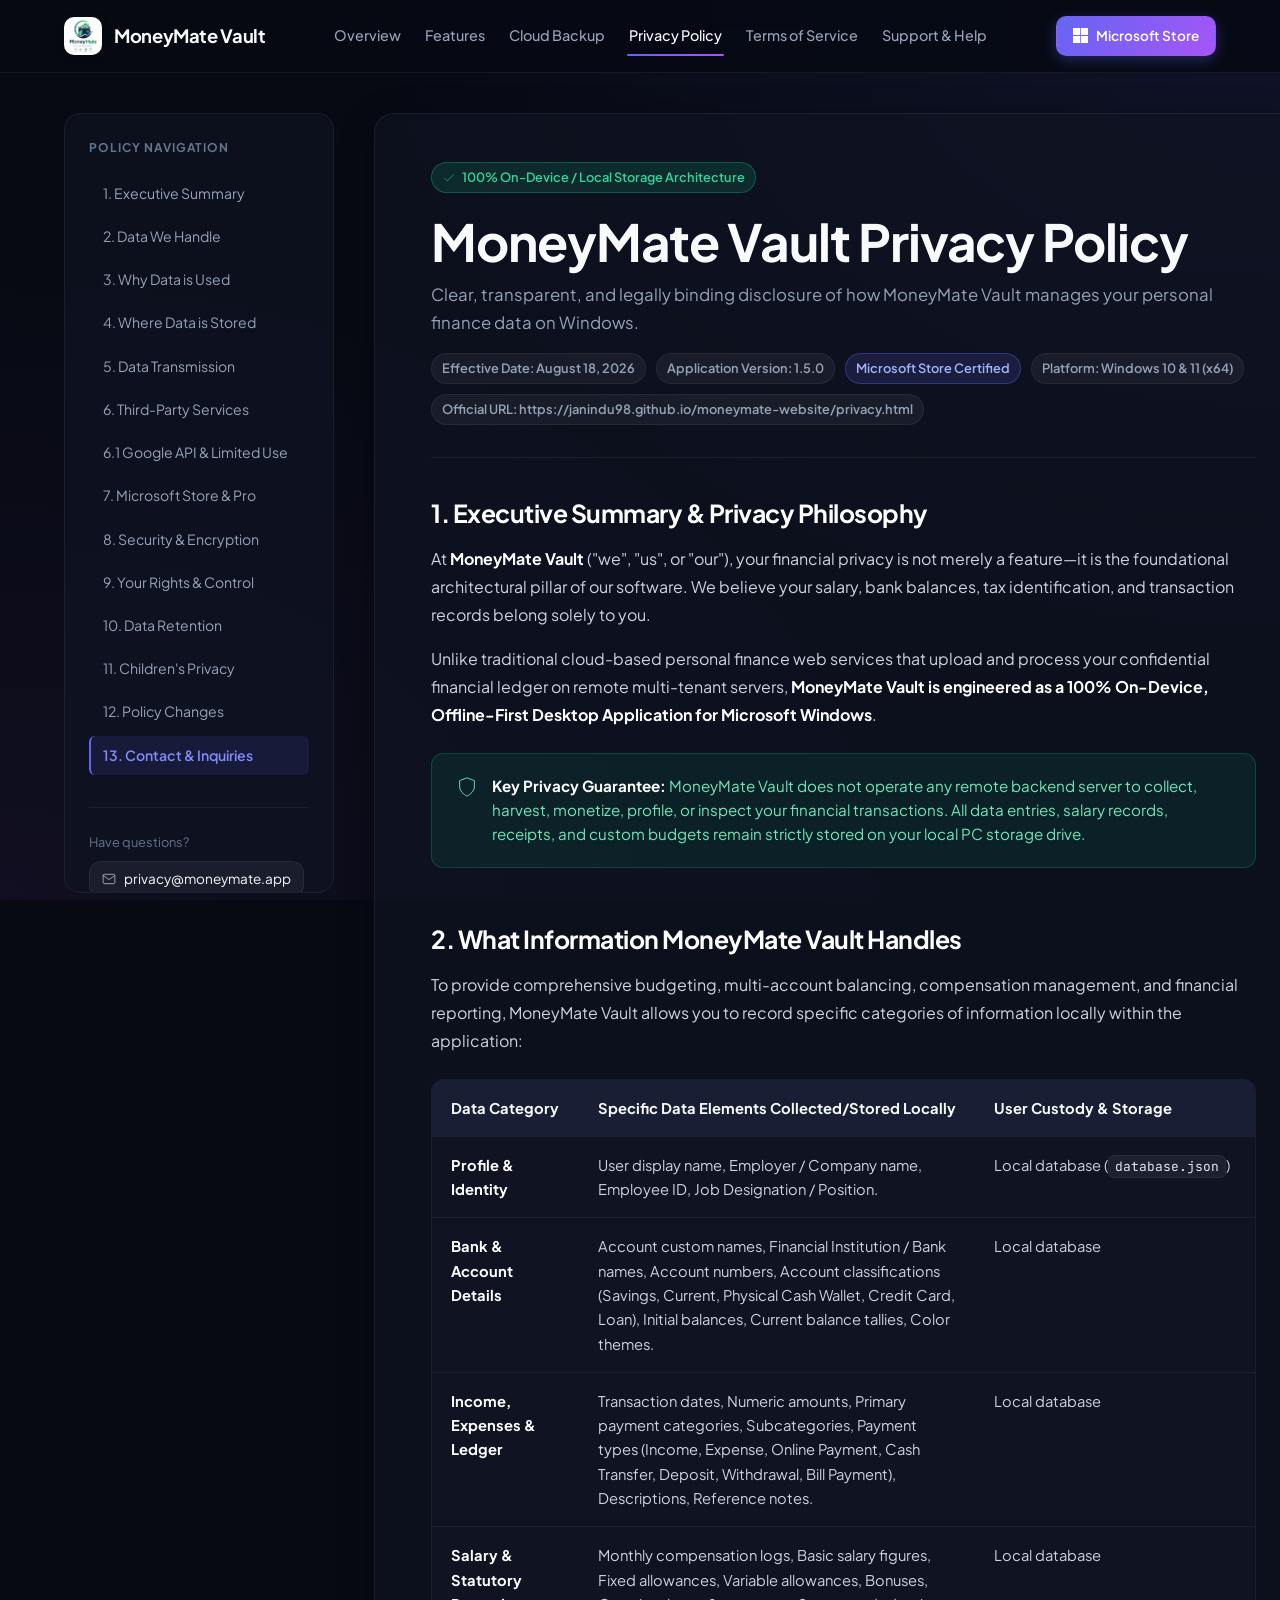
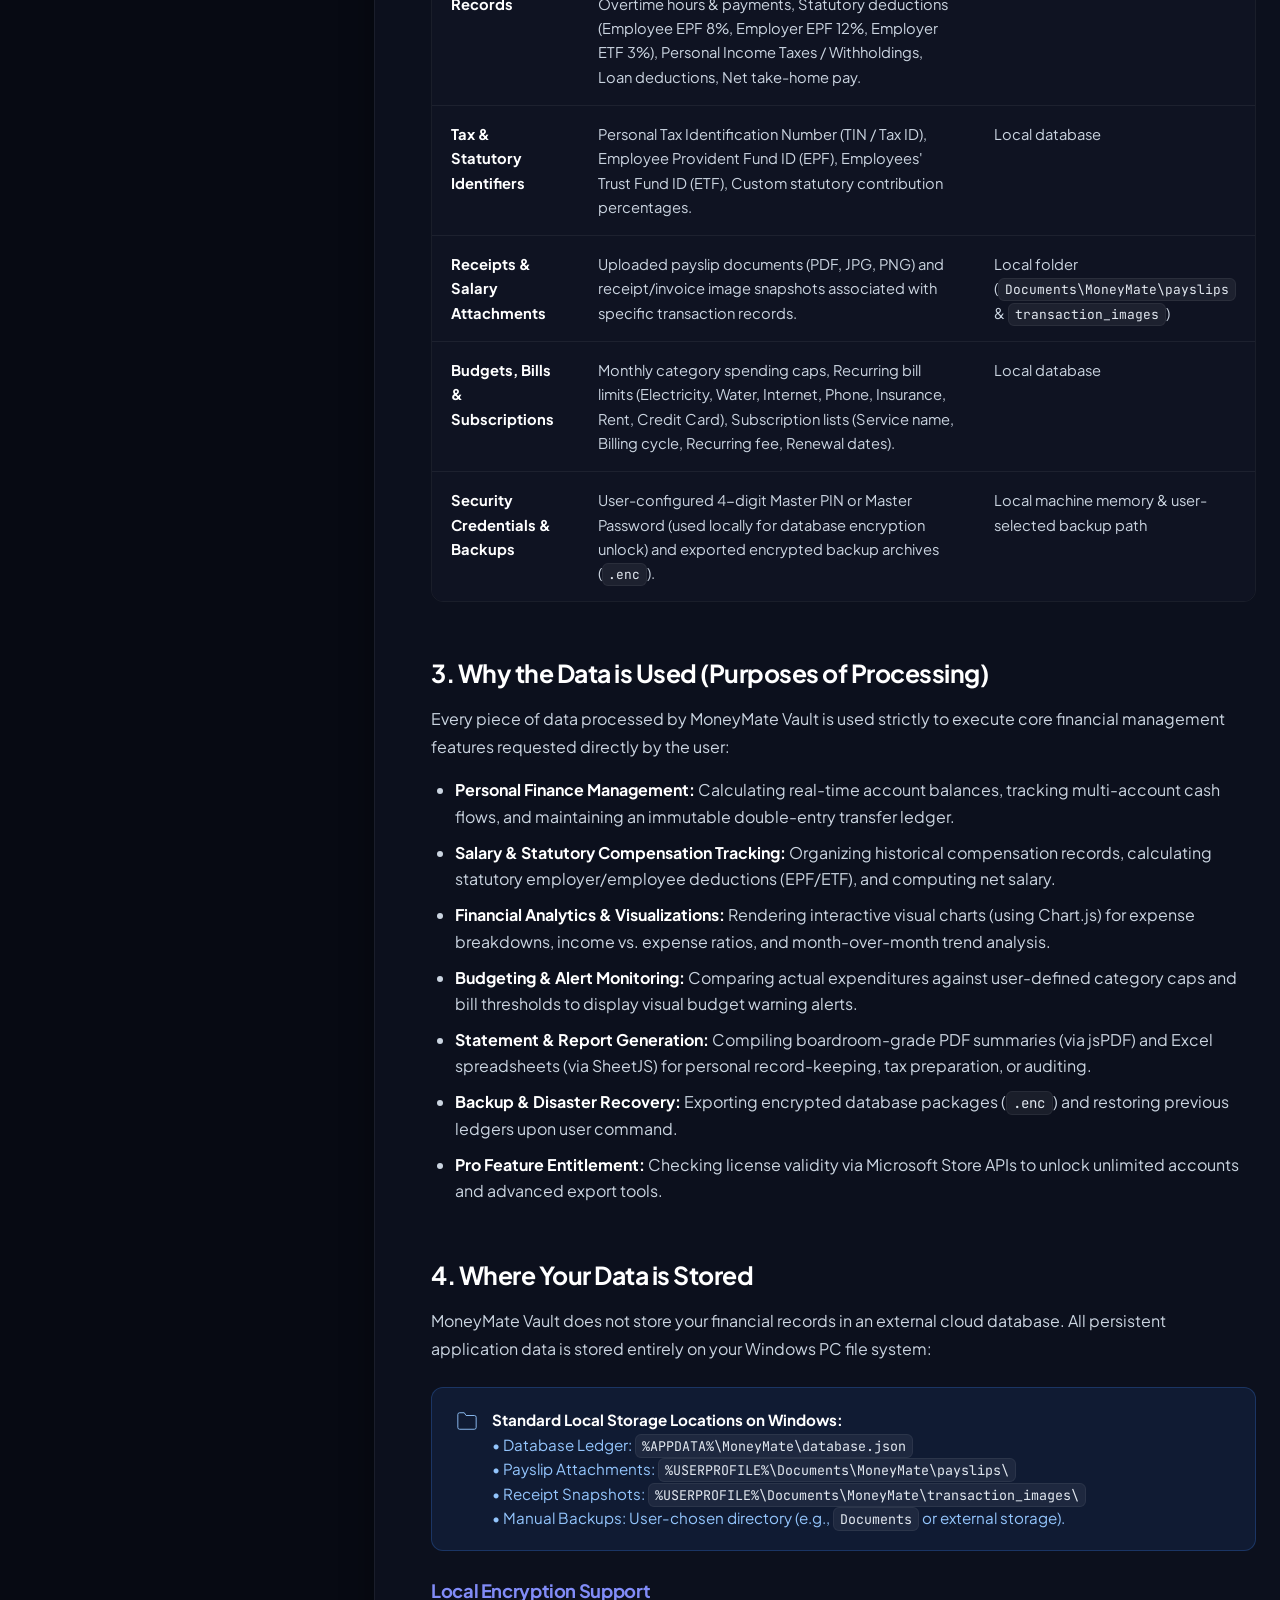
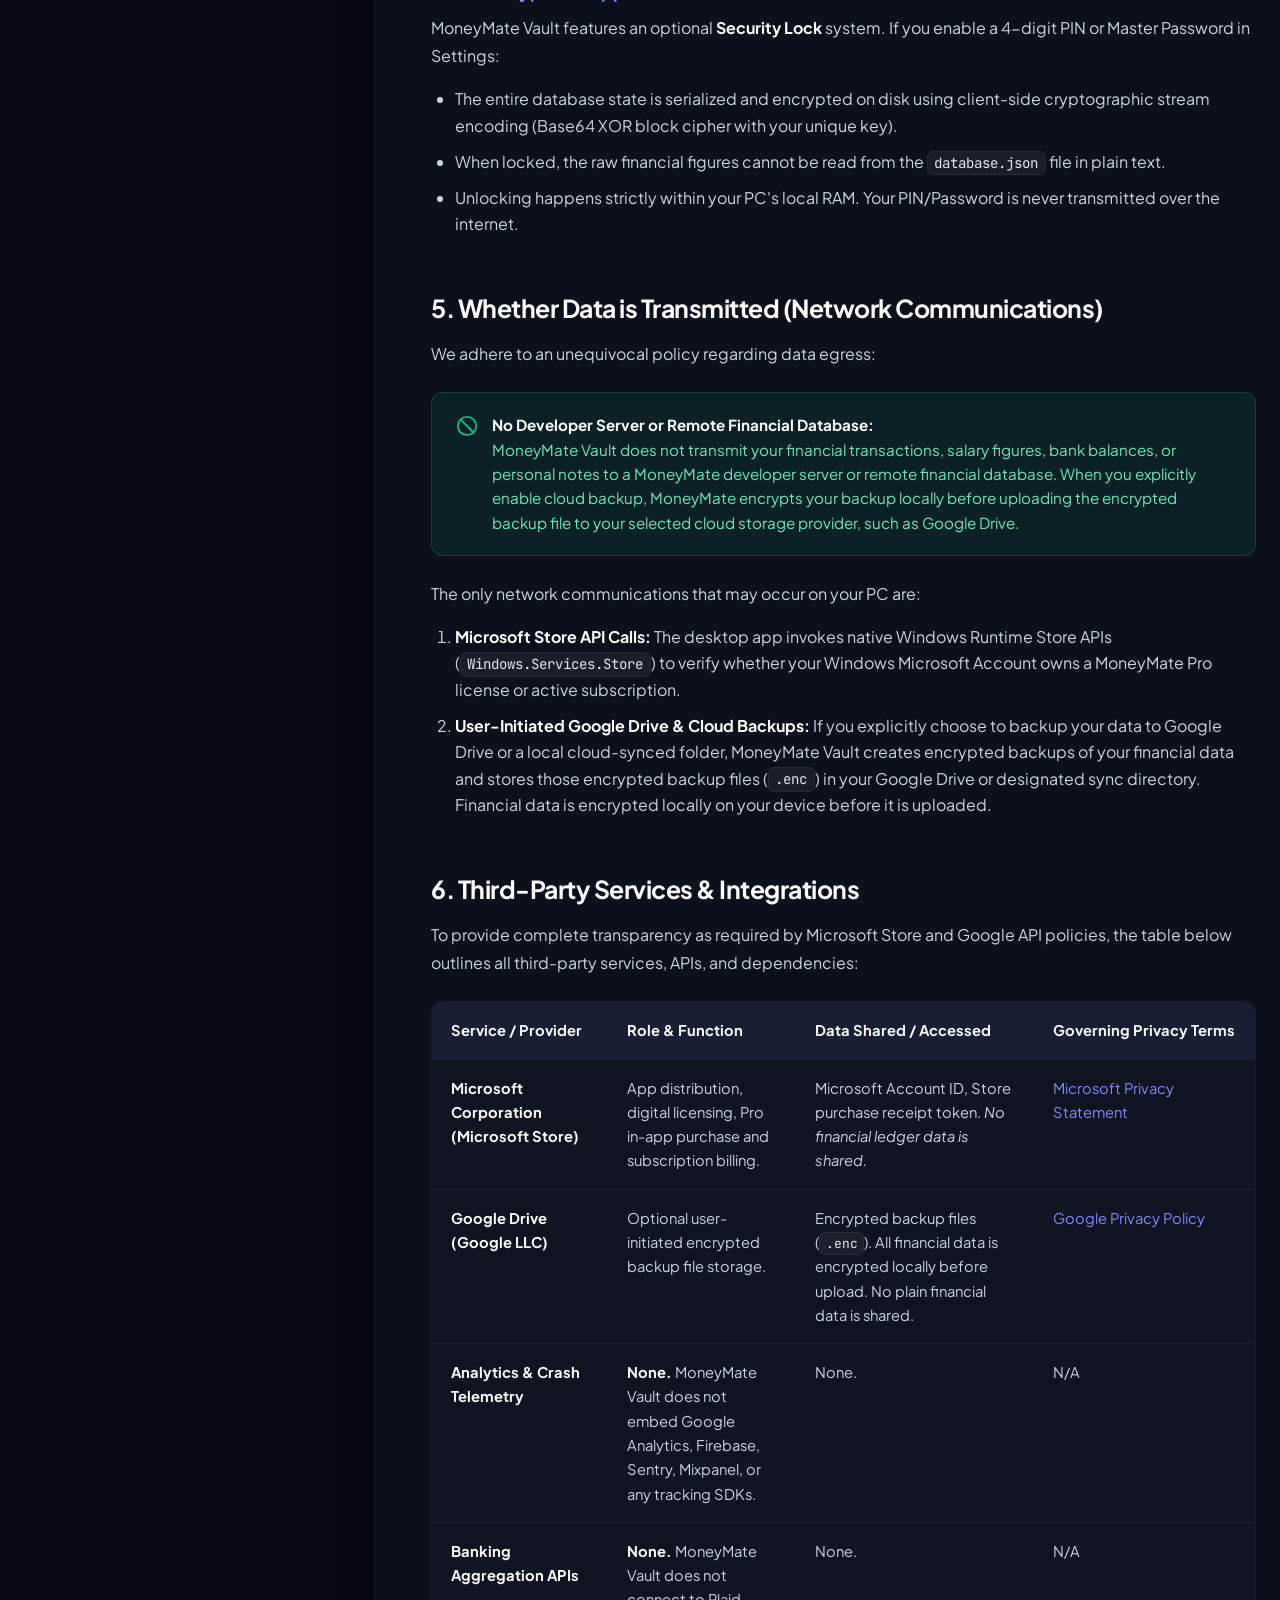
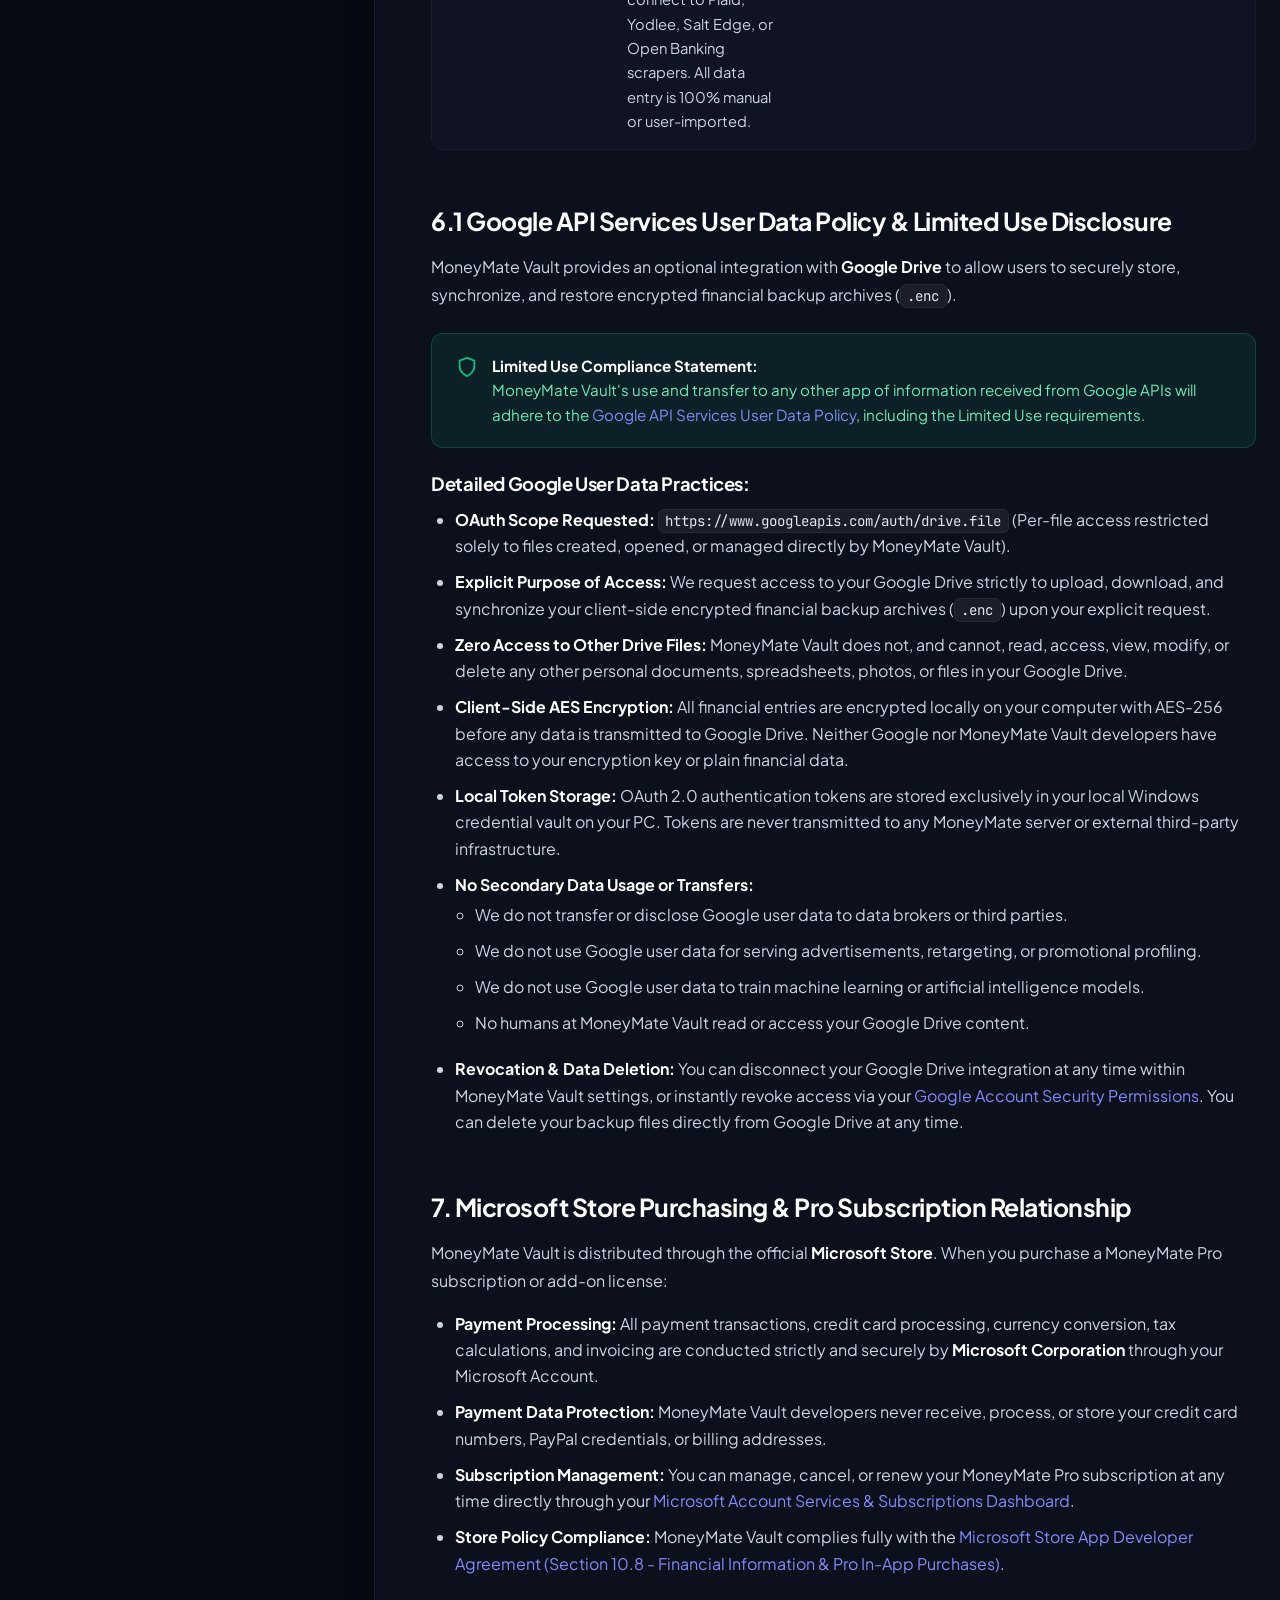
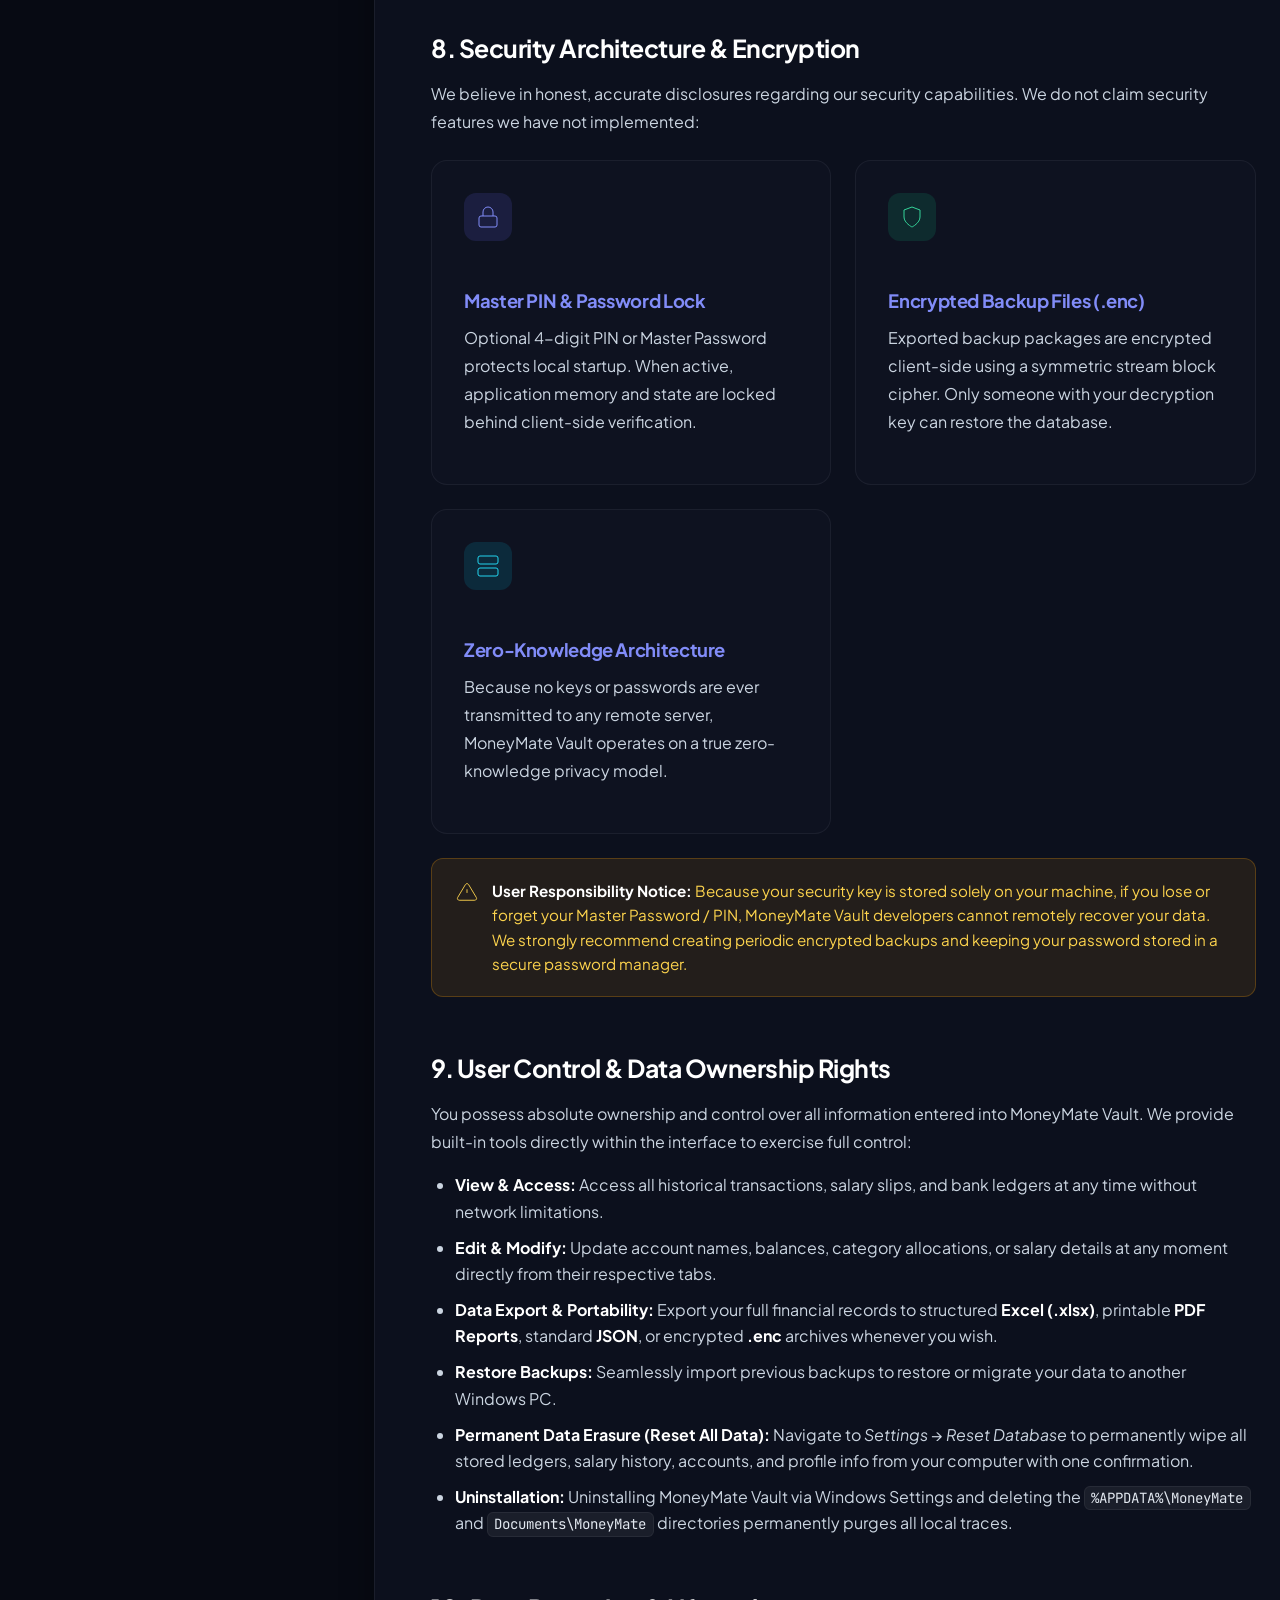
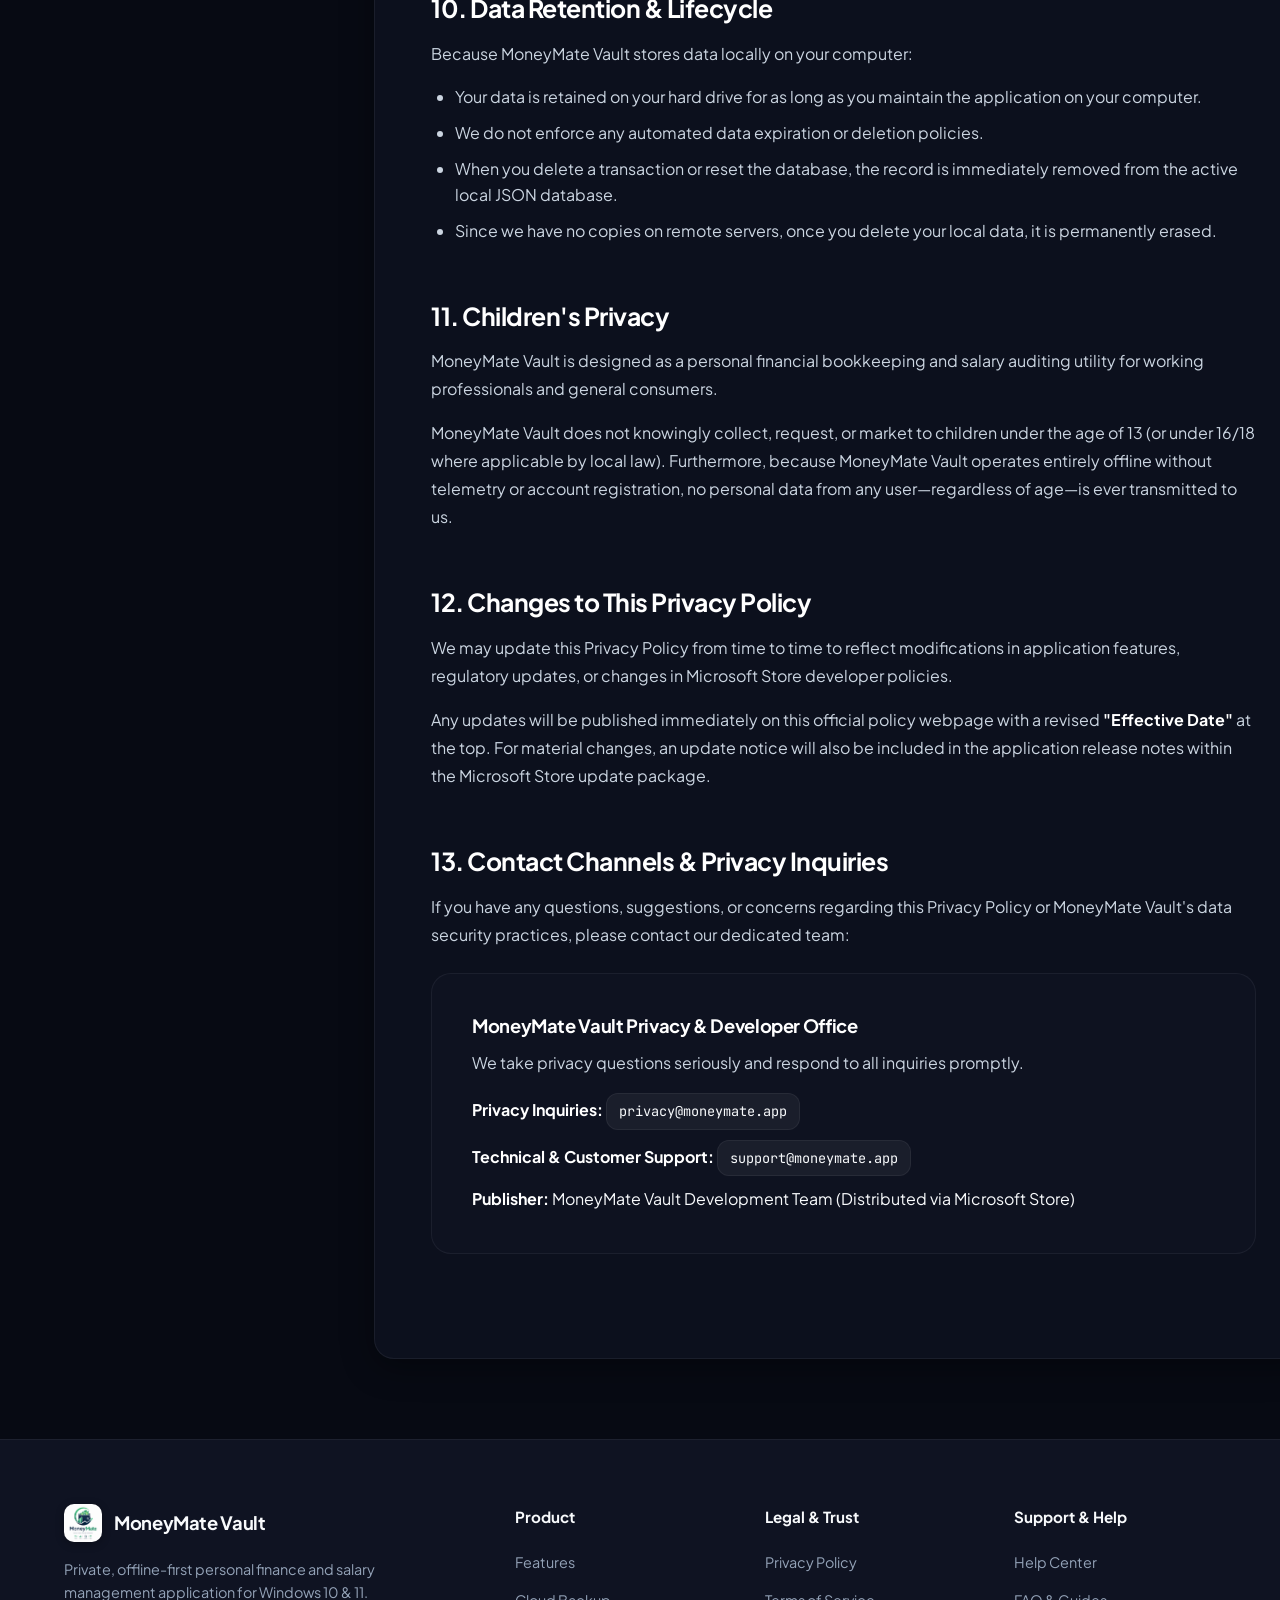
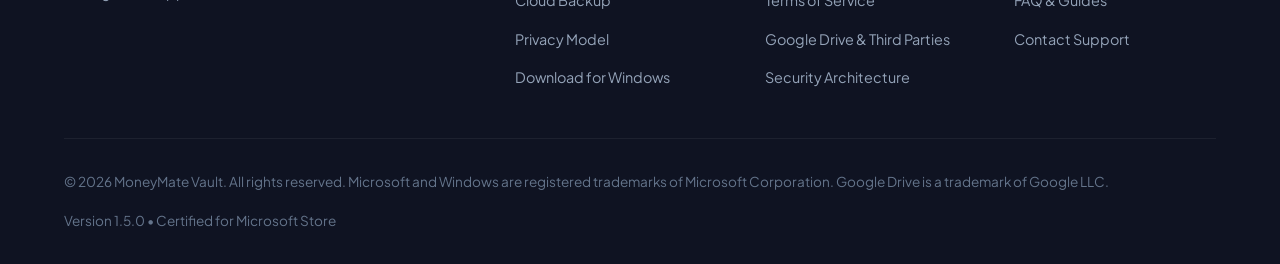
==== commit 7c27d87c: "Brand Subtitle Cleanup, Site Verification & Google Branding Compliance" ====
--- a/privacy.html
+++ b/privacy.html
@@ -4,9 +4,17 @@
 <head>
   <meta charset="UTF-8">
   <meta name="viewport" content="width=device-width, initial-scale=1.0">
+  <meta name="google-site-verification" content="Ac3kvOH5Q8Ll154Vmp-qw-oG1okebQLlyYuAiqwtGdA" />
+  <link rel="canonical" href="https://janindu98.github.io/moneymate-website/privacy.html">
   <title>Privacy Policy - MoneyMate Vault</title>
   <meta name="description"
-    content="Official Microsoft Store Privacy Policy for MoneyMate Vault. Learn how MoneyMate Vault handles your financial data, local encrypted storage, and your privacy rights.">
+    content="Official Privacy Policy for MoneyMate Vault. Learn how MoneyMate Vault handles your financial data, local encrypted storage, Google Drive backup, and your privacy rights.">
+  <meta property="og:title" content="Privacy Policy - MoneyMate Vault">
+  <meta property="og:description"
+    content="Official Privacy Policy for MoneyMate Vault. Learn how MoneyMate Vault handles your financial data, local encrypted storage, Google Drive backup, and your privacy rights.">
+  <meta property="og:url" content="https://janindu98.github.io/moneymate-website/privacy.html">
+  <meta property="og:type" content="article">
+  <meta property="og:site_name" content="MoneyMate Vault">
   <link rel="icon" type="image/png" href="assets/logo.png">
   <link rel="preconnect" href="https://fonts.googleapis.com">
   <link rel="preconnect" href="https://fonts.gstatic.com" crossorigin>
@@ -25,6 +33,7 @@
           <img src="assets/logo.png" alt="MoneyMate Vault Logo" width="38" height="38">
           <div class="brand-text">
             <span class="brand-title">MoneyMate Vault</span>
+            <!-- <span class="brand-subtitle">Desktop Application</span> -->
           </div>
         </a>
 
@@ -63,6 +72,7 @@
           <li class="sidebar-nav-item"><a href="#storage-architecture">4. Where Data is Stored</a></li>
           <li class="sidebar-nav-item"><a href="#data-transmission">5. Data Transmission</a></li>
           <li class="sidebar-nav-item"><a href="#third-parties">6. Third-Party Services</a></li>
+          <li class="sidebar-nav-item"><a href="#google-api-policy">6.1 Google API & Limited Use</a></li>
           <li class="sidebar-nav-item"><a href="#microsoft-store">7. Microsoft Store & Pro</a></li>
           <li class="sidebar-nav-item"><a href="#security-measures">8. Security & Encryption</a></li>
           <li class="sidebar-nav-item"><a href="#user-control">9. Your Rights & Control</a></li>
@@ -99,10 +109,11 @@
             on Windows.
           </p>
           <div class="policy-meta-tags">
-            <span class="meta-badge">Effective Date: August 15, 2026</span>
+            <span class="meta-badge">Effective Date: August 18, 2026</span>
             <span class="meta-badge">Application Version: 1.5.0</span>
             <span class="meta-badge badge-store">Microsoft Store Certified</span>
             <span class="meta-badge">Platform: Windows 10 & 11 (x64)</span>
+            <span class="meta-badge">Official URL: https://janindu98.github.io/moneymate-website/privacy.html</span>
           </div>
         </header>
 
@@ -362,6 +373,61 @@
           </div>
         </section>
 
+        <!-- Section 6.1: Google API Services User Data Policy & Limited Use -->
+        <section id="google-api-policy" class="policy-section">
+          <h2>6.1 Google API Services User Data Policy & Limited Use Disclosure</h2>
+          <p>
+            MoneyMate Vault provides an optional integration with <strong>Google Drive</strong> to allow users to
+            securely store, synchronize, and restore encrypted financial backup archives (<code>.enc</code>).
+          </p>
+
+          <div class="notice-card notice-success">
+            <div class="notice-icon">
+              <svg viewBox="0 0 24 24" width="22" height="22" fill="none" stroke="#10b981" stroke-width="2">
+                <path d="M12 22s8-4 8-10V5l-8-3-8 3v7c0 6 8 10 8 10z"></path>
+              </svg>
+            </div>
+            <div>
+              <strong>Limited Use Compliance Statement:</strong><br>
+              MoneyMate Vault's use and transfer to any other app of information received from Google APIs will adhere
+              to the <a href="https://developers.google.com/terms/api-services-user-data-policy" target="_blank"
+                rel="noopener noreferrer">Google API Services User Data Policy</a>, including the Limited Use
+              requirements.
+            </div>
+          </div>
+
+          <h3 style="margin-top: 1.5rem; margin-bottom: 0.75rem; color: #fff;">Detailed Google User Data Practices:</h3>
+          <ul style="padding-left: 1.5rem; margin-bottom: 1.25rem;">
+            <li><strong>OAuth Scope Requested:</strong> <code>https://www.googleapis.com/auth/drive.file</code>
+              (Per-file access restricted solely to files created, opened, or managed directly by MoneyMate Vault).</li>
+            <li><strong>Explicit Purpose of Access:</strong> We request access to your Google Drive strictly to upload,
+              download, and synchronize your client-side encrypted financial backup archives (<code>.enc</code>) upon
+              your explicit request.</li>
+            <li><strong>Zero Access to Other Drive Files:</strong> MoneyMate Vault does not, and cannot, read, access,
+              view, modify, or delete any other personal documents, spreadsheets, photos, or files in your Google Drive.
+            </li>
+            <li><strong>Client-Side AES Encryption:</strong> All financial entries are encrypted locally on your
+              computer with AES-256 before any data is transmitted to Google Drive. Neither Google nor MoneyMate Vault
+              developers have access to your encryption key or plain financial data.</li>
+            <li><strong>Local Token Storage:</strong> OAuth 2.0 authentication tokens are stored exclusively in your
+              local Windows credential vault on your PC. Tokens are never transmitted to any MoneyMate server or
+              external third-party infrastructure.</li>
+            <li><strong>No Secondary Data Usage or Transfers:</strong>
+              <ul style="padding-left: 1.25rem; margin-top: 0.25rem;">
+                <li>We do not transfer or disclose Google user data to data brokers or third parties.</li>
+                <li>We do not use Google user data for serving advertisements, retargeting, or promotional profiling.
+                </li>
+                <li>We do not use Google user data to train machine learning or artificial intelligence models.</li>
+                <li>No humans at MoneyMate Vault read or access your Google Drive content.</li>
+              </ul>
+            </li>
+            <li><strong>Revocation & Data Deletion:</strong> You can disconnect your Google Drive integration at any
+              time within MoneyMate Vault settings, or instantly revoke access via your <a
+                href="https://myaccount.google.com/permissions" target="_blank" rel="noopener noreferrer">Google Account
+                Security Permissions</a>. You can delete your backup files directly from Google Drive at any time.</li>
+          </ul>
+        </section>
+
         <!-- Section 7: Microsoft Store & Pro -->
         <section id="microsoft-store" class="policy-section">
           <h2>7. Microsoft Store Purchasing & Pro Subscription Relationship</h2>
@@ -471,7 +537,8 @@
               at any moment directly from their respective tabs.</li>
             <li><strong>Data Export & Portability:</strong> Export your full financial records to structured
               <strong>Excel (.xlsx)</strong>, printable <strong>PDF Reports</strong>, standard <strong>JSON</strong>, or
-              encrypted <strong>.enc</strong> archives whenever you wish.</li>
+              encrypted <strong>.enc</strong> archives whenever you wish.
+            </li>
             <li><strong>Restore Backups:</strong> Seamlessly import previous backups to restore or migrate your data to
               another Windows PC.</li>
             <li><strong>Permanent Data Erasure (Reset All Data):</strong> Navigate to <em>Settings → Reset Database</em>
@@ -479,7 +546,8 @@
               one confirmation.</li>
             <li><strong>Uninstallation:</strong> Uninstalling MoneyMate Vault via Windows Settings and deleting the
               <code>%APPDATA%\MoneyMate</code> and <code>Documents\MoneyMate</code> directories permanently purges all
-              local traces.</li>
+              local traces.
+            </li>
           </ul>
         </section>
 
@@ -570,7 +638,7 @@
             <img src="assets/logo.png" alt="MoneyMate Vault Logo" width="34" height="34">
             <div class="brand-text">
               <span class="brand-title">MoneyMate Vault</span>
-              <span class="brand-subtitle">Desktop Application</span>
+              <!-- <span class="brand-subtitle">Desktop Application</span> -->
             </div>
           </div>
           <p>
--- a/styles.css
+++ b/styles.css
@@ -544,6 +544,83 @@
   flex-shrink: 0;
 }
 
+/* Google OAuth & Data Access Disclosure Box */
+.oauth-disclosure-box {
+  margin-top: 2rem;
+  padding: 1.5rem;
+  background: rgba(15, 19, 34, 0.9);
+  border: 1px solid rgba(99, 102, 241, 0.25);
+  border-radius: var(--radius-lg);
+  text-align: left;
+}
+
+.oauth-disclosure-header {
+  display: flex;
+  align-items: center;
+  justify-content: space-between;
+  margin-bottom: 1rem;
+  padding-bottom: 0.75rem;
+  border-bottom: 1px solid var(--border-color);
+  flex-wrap: wrap;
+  gap: 0.5rem;
+}
+
+.scope-badge {
+  display: inline-flex;
+  align-items: center;
+  gap: 6px;
+  font-family: var(--font-mono);
+  font-size: 0.78rem;
+  padding: 4px 12px;
+  background: rgba(99, 102, 241, 0.15);
+  border: 1px solid rgba(99, 102, 241, 0.35);
+  color: #c7d2fe;
+  border-radius: var(--radius-full);
+}
+
+.oauth-details-grid {
+  display: grid;
+  grid-template-columns: repeat(auto-fit, minmax(260px, 1fr));
+  gap: 1rem;
+  margin: 1rem 0;
+}
+
+.oauth-detail-item {
+  background: rgba(255, 255, 255, 0.02);
+  border: 1px solid rgba(255, 255, 255, 0.05);
+  border-radius: var(--radius-sm);
+  padding: 1rem;
+}
+
+.oauth-detail-item strong {
+  display: block;
+  font-size: 0.88rem;
+  color: #fff;
+  margin-bottom: 4px;
+}
+
+.oauth-detail-item p {
+  font-size: 0.82rem;
+  color: var(--text-secondary);
+  line-height: 1.5;
+  margin: 0;
+}
+
+.limited-use-notice {
+  background: rgba(16, 185, 129, 0.08);
+  border: 1px solid rgba(16, 185, 129, 0.25);
+  border-radius: var(--radius-sm);
+  padding: 0.9rem 1.15rem;
+  font-size: 0.85rem;
+  color: #e2e8f0;
+  line-height: 1.55;
+  margin-top: 1rem;
+}
+
+.limited-use-notice strong {
+  color: #34d399;
+}
+
 /* Feature Cards Grid matching software panel styles */
 .features-grid {
   display: grid;
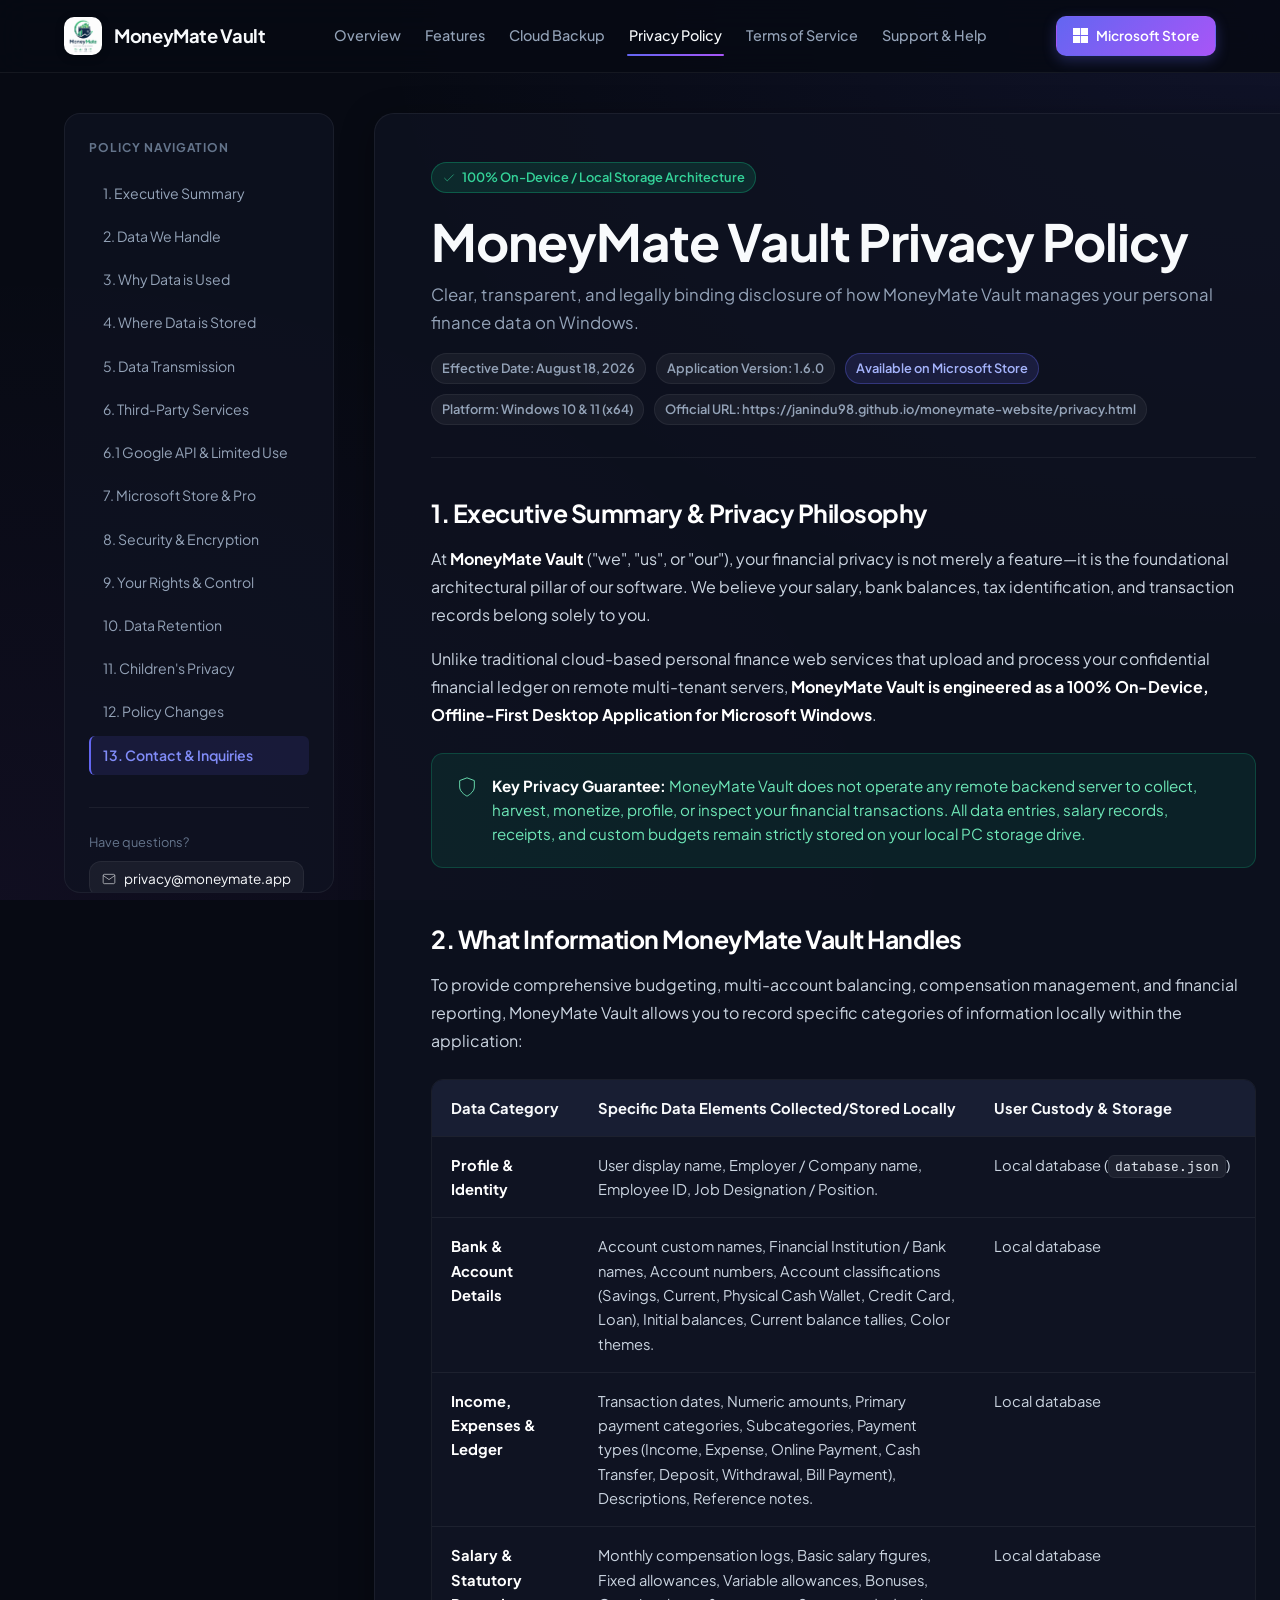
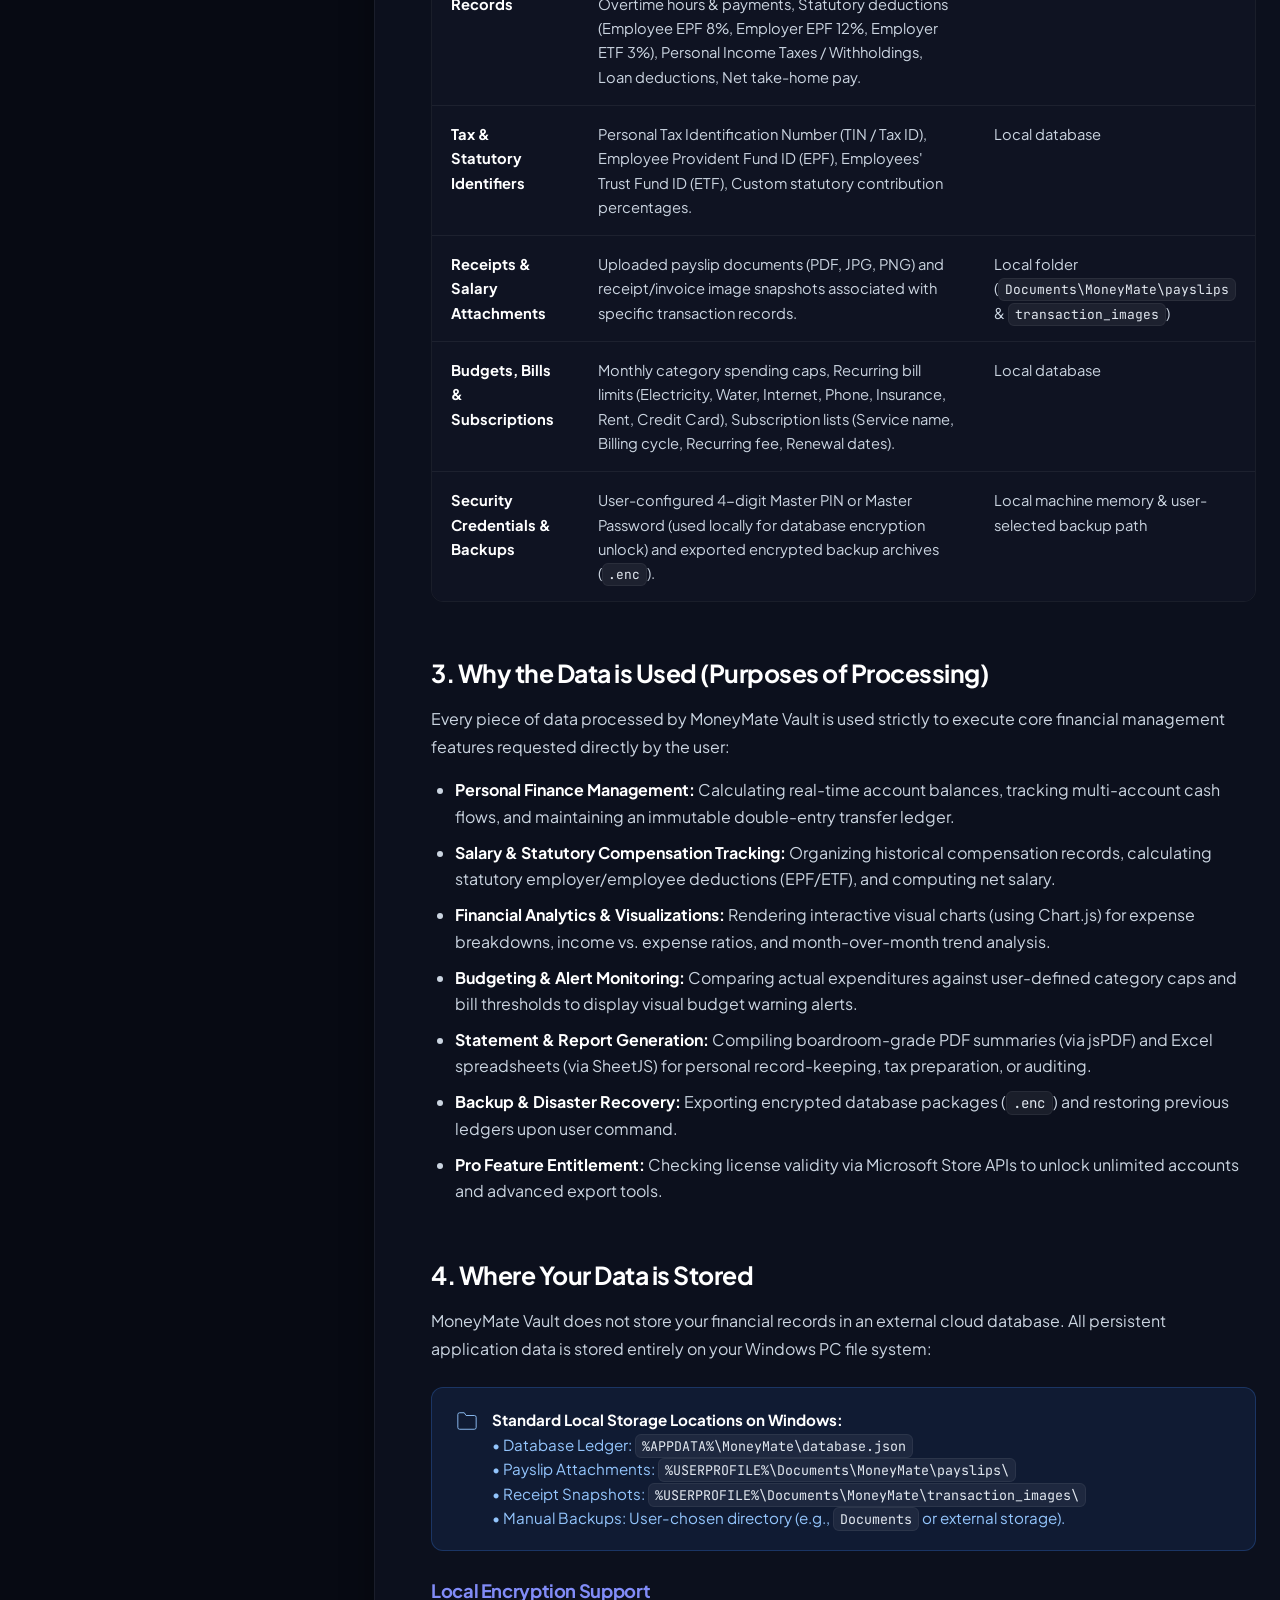
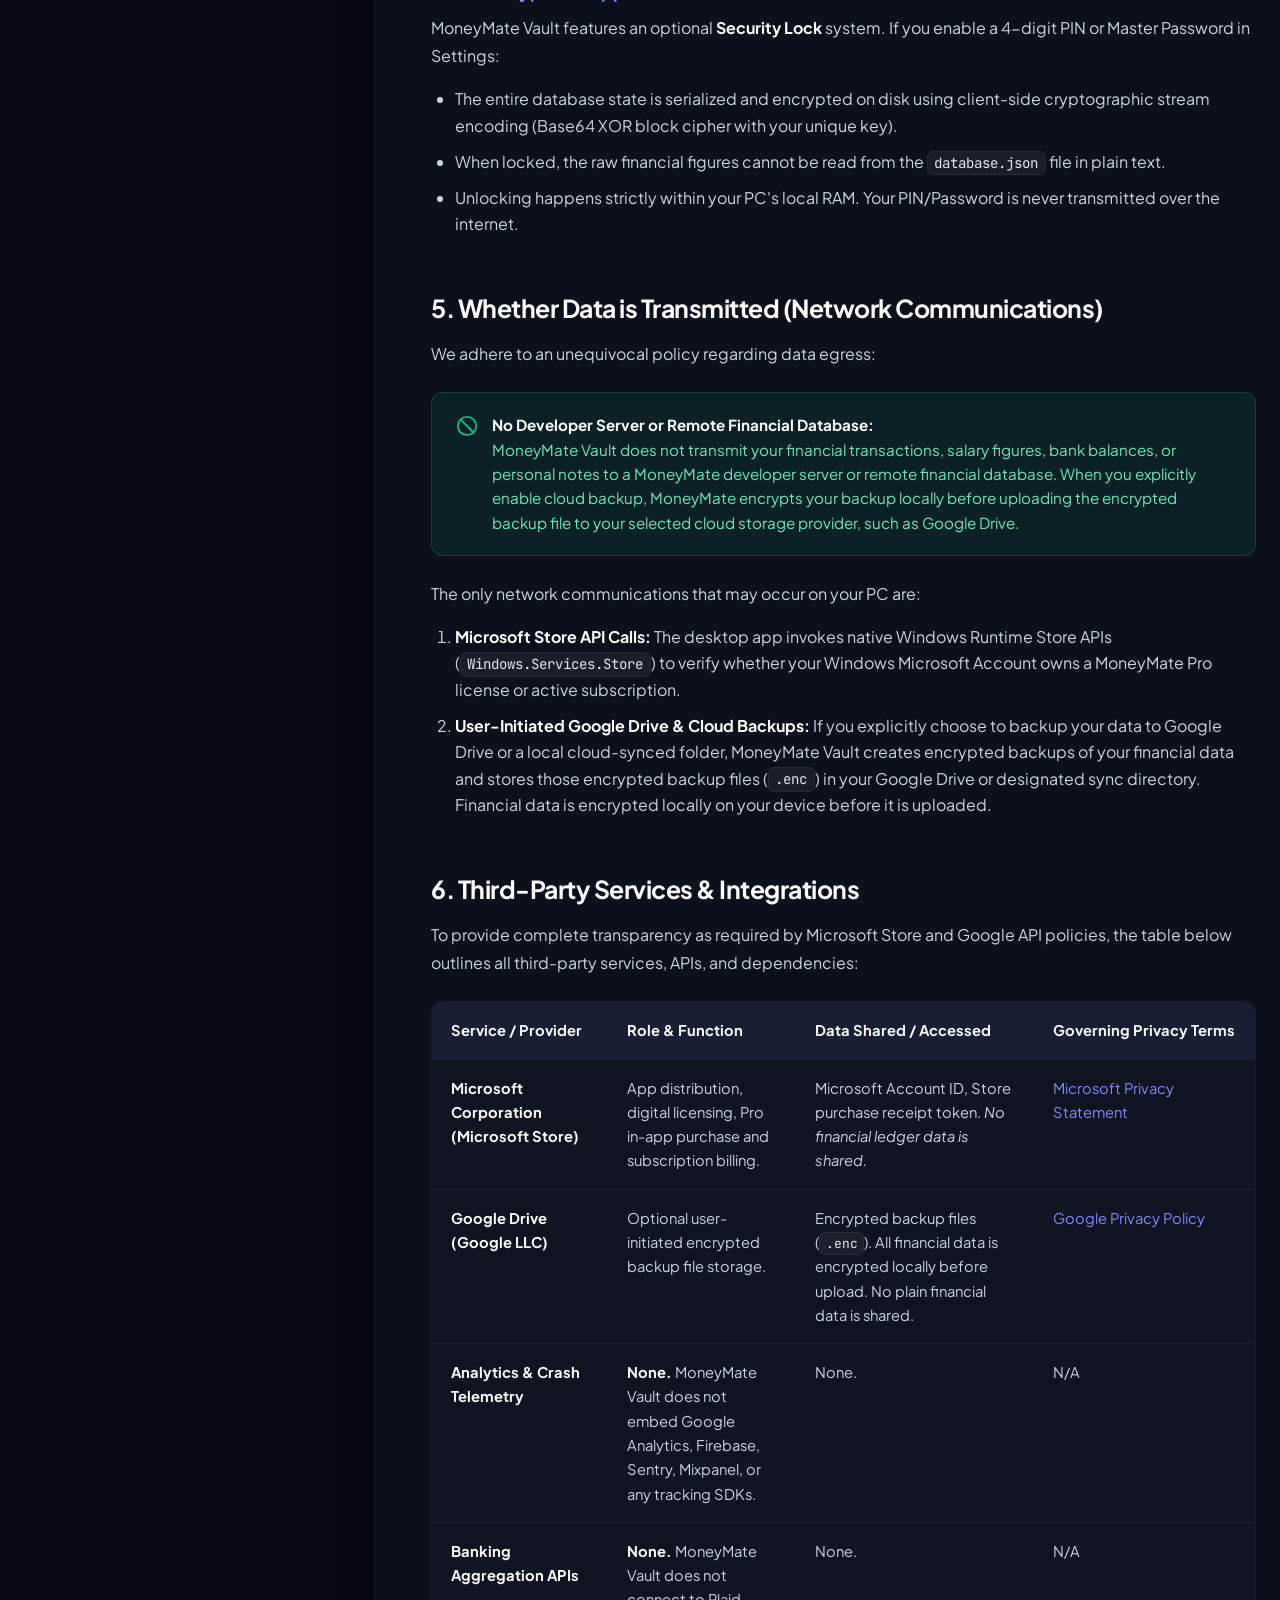
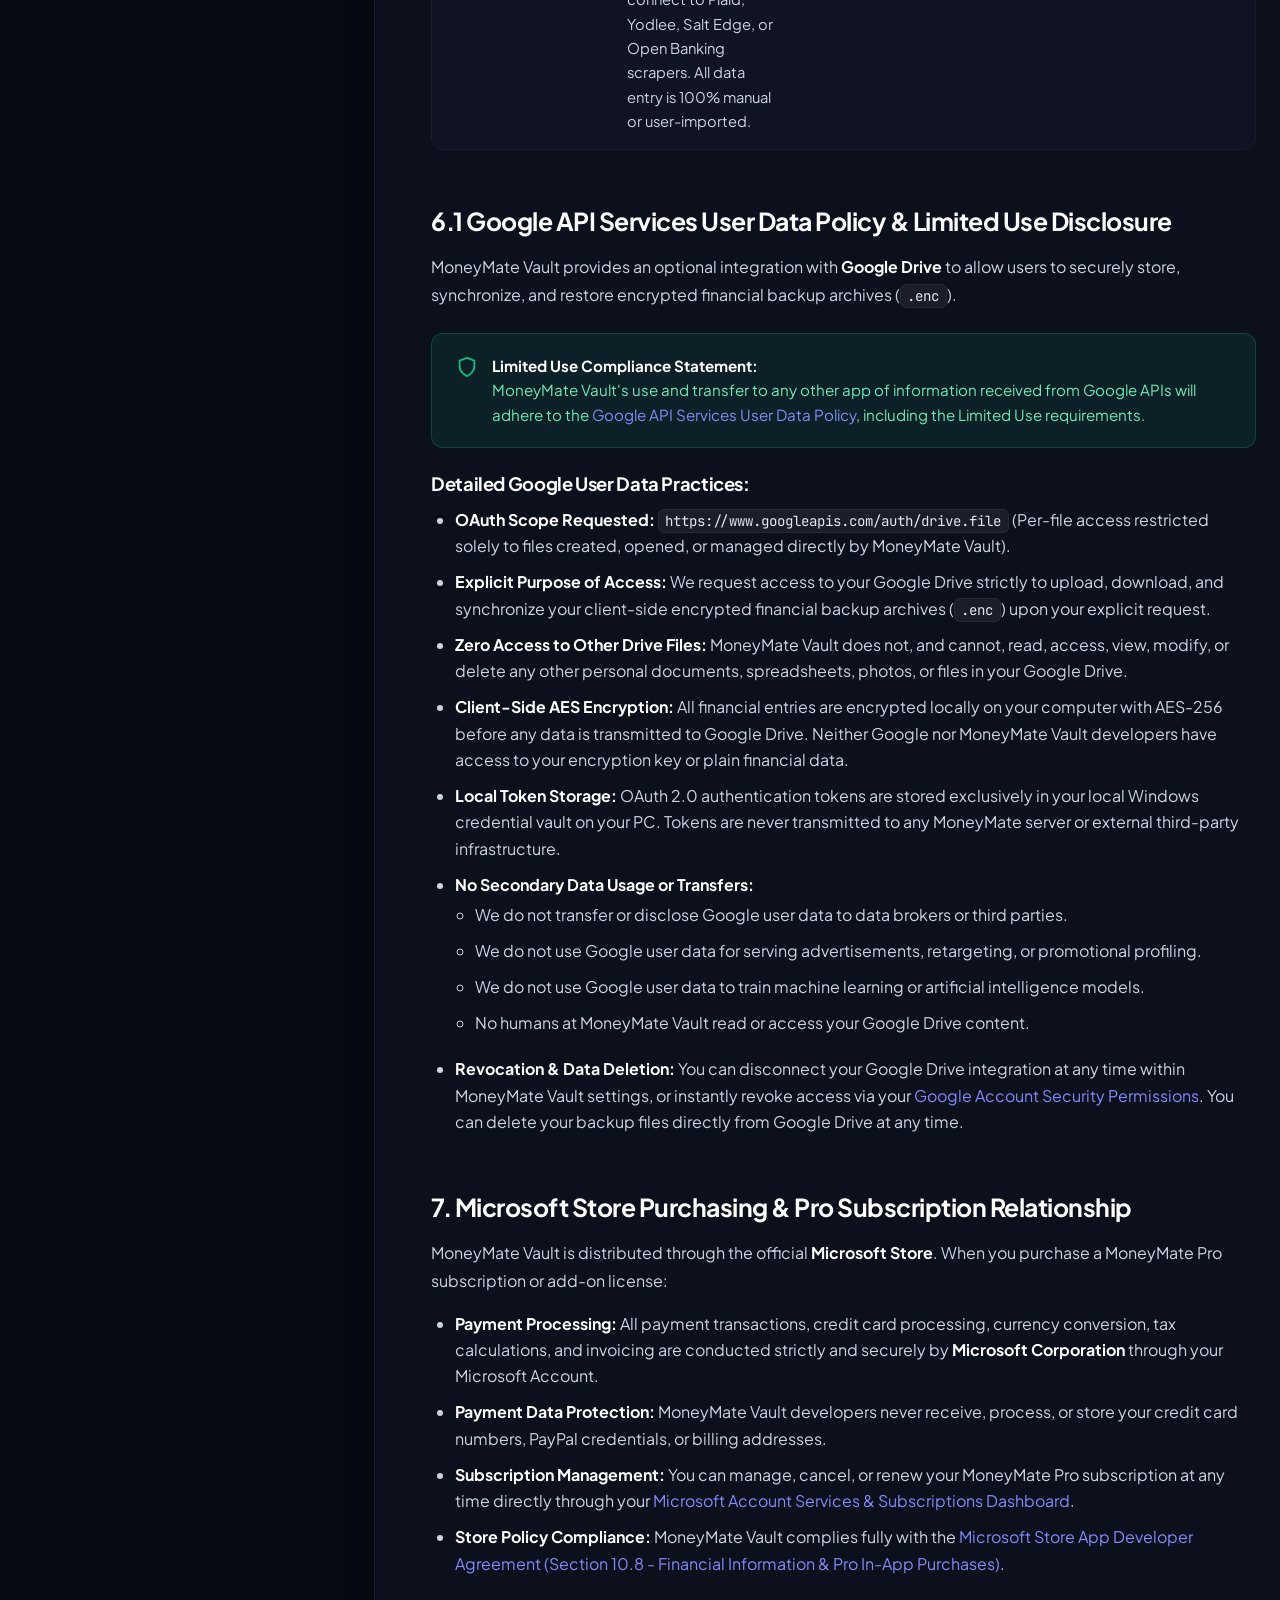
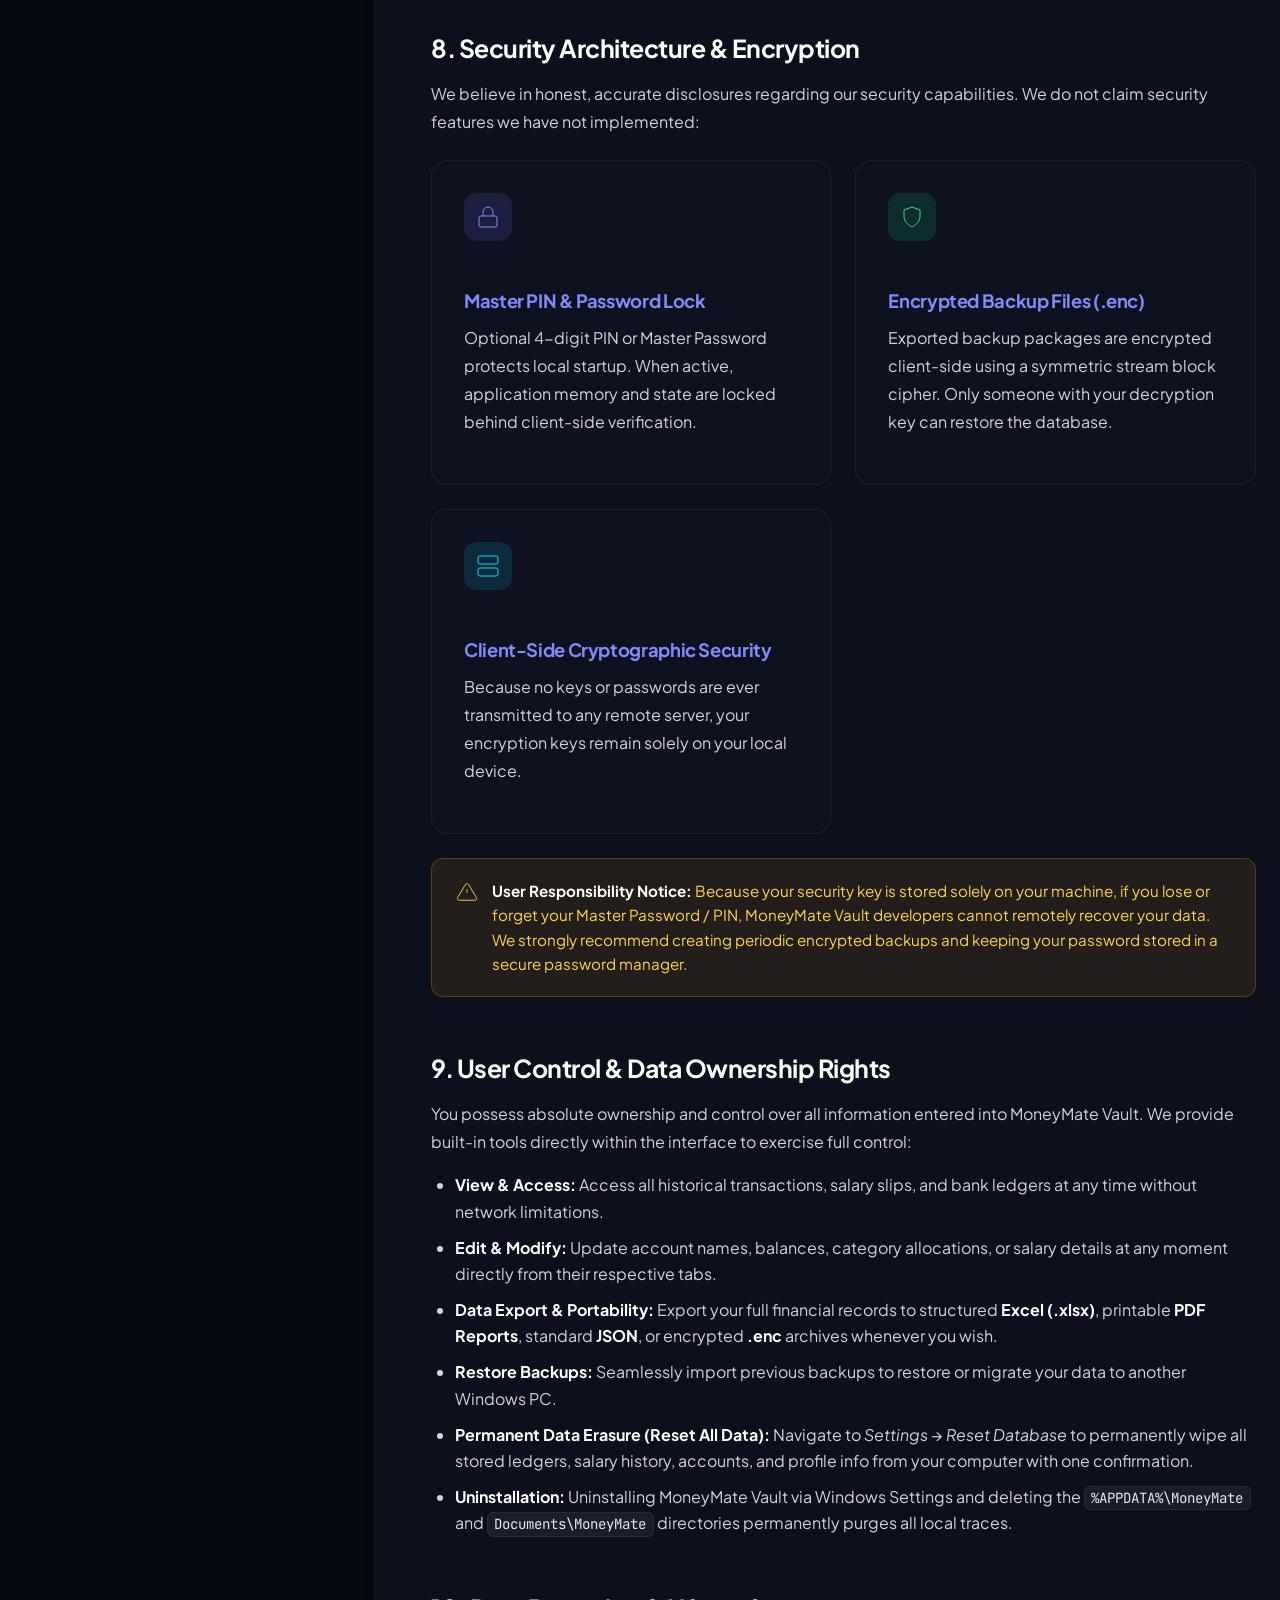
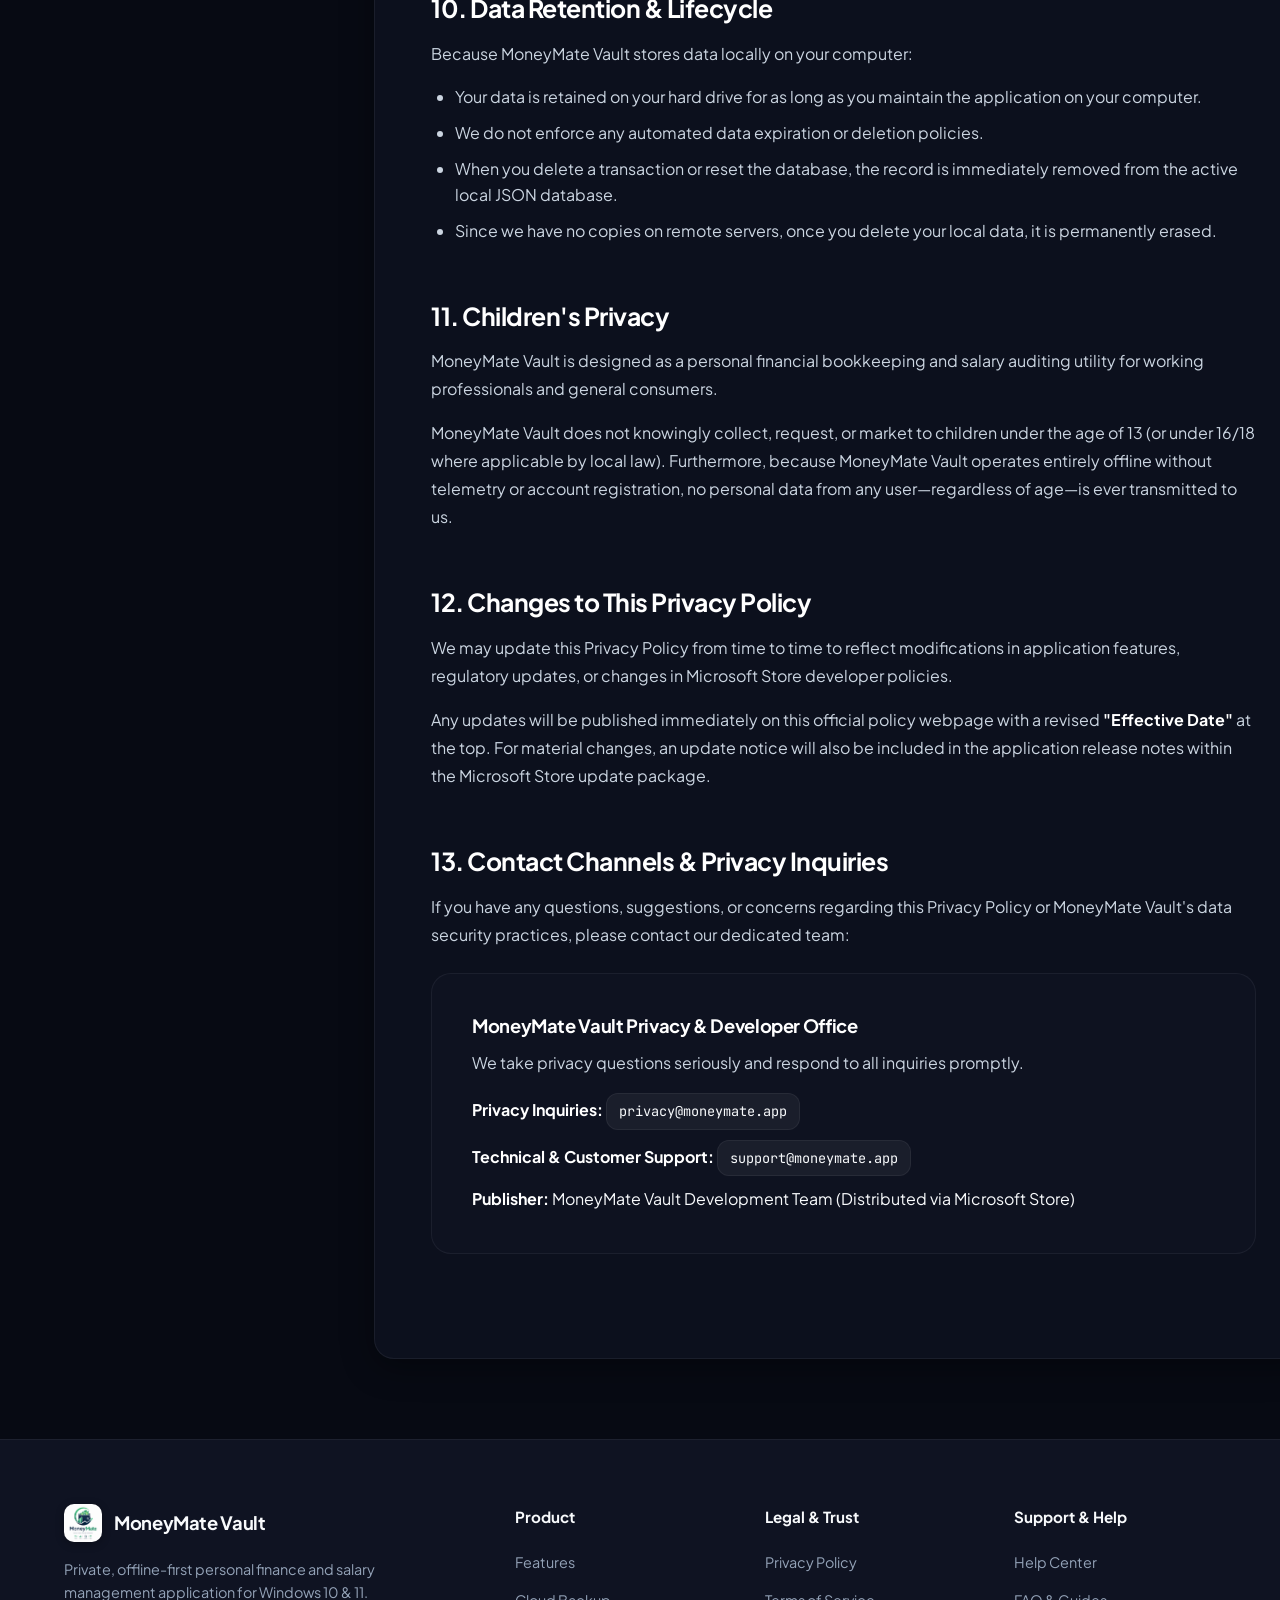
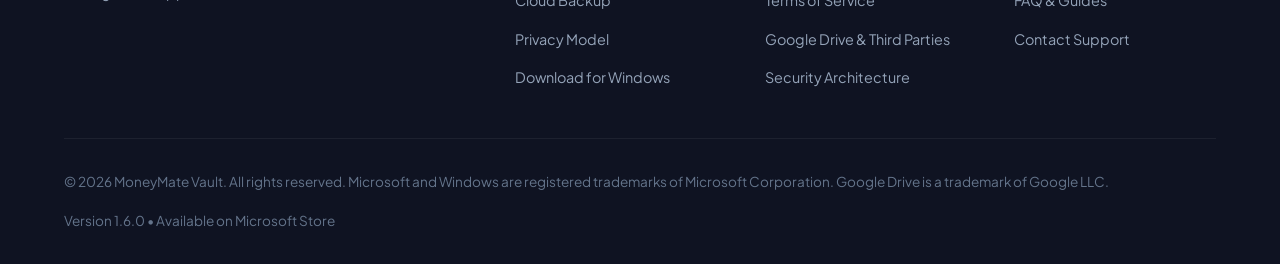
==== commit 5550e52c: "Homepage Refinements & Google OAuth Verification Preparation" ====
--- a/privacy.html
+++ b/privacy.html
@@ -110,8 +110,8 @@
           </p>
           <div class="policy-meta-tags">
             <span class="meta-badge">Effective Date: August 18, 2026</span>
-            <span class="meta-badge">Application Version: 1.5.0</span>
-            <span class="meta-badge badge-store">Microsoft Store Certified</span>
+            <span class="meta-badge">Application Version: 1.6.0</span>
+            <span class="meta-badge badge-store">Available on Microsoft Store</span>
             <span class="meta-badge">Platform: Windows 10 & 11 (x64)</span>
             <span class="meta-badge">Official URL: https://janindu98.github.io/moneymate-website/privacy.html</span>
           </div>
@@ -496,10 +496,10 @@
                   <line x1="6" y1="18" x2="6.01" y2="18"></line>
                 </svg>
               </div>
-              <h3>Zero-Knowledge Architecture</h3>
+              <h3>Client-Side Cryptographic Security</h3>
               <p>
-                Because no keys or passwords are ever transmitted to any remote server, MoneyMate Vault operates on a
-                true zero-knowledge privacy model.
+                Because no keys or passwords are ever transmitted to any remote server, your encryption keys remain
+                solely on your local device.
               </p>
             </div>
           </div>
@@ -679,7 +679,7 @@
       <div class="footer-bottom">
         <div>&copy; 2026 MoneyMate Vault. All rights reserved. Microsoft and Windows are registered trademarks of
           Microsoft Corporation. Google Drive is a trademark of Google LLC.</div>
-        <div>Version 1.5.0 • Certified for Microsoft Store</div>
+        <div>Version 1.6.0 • Available on Microsoft Store</div>
       </div>
     </div>
   </footer>
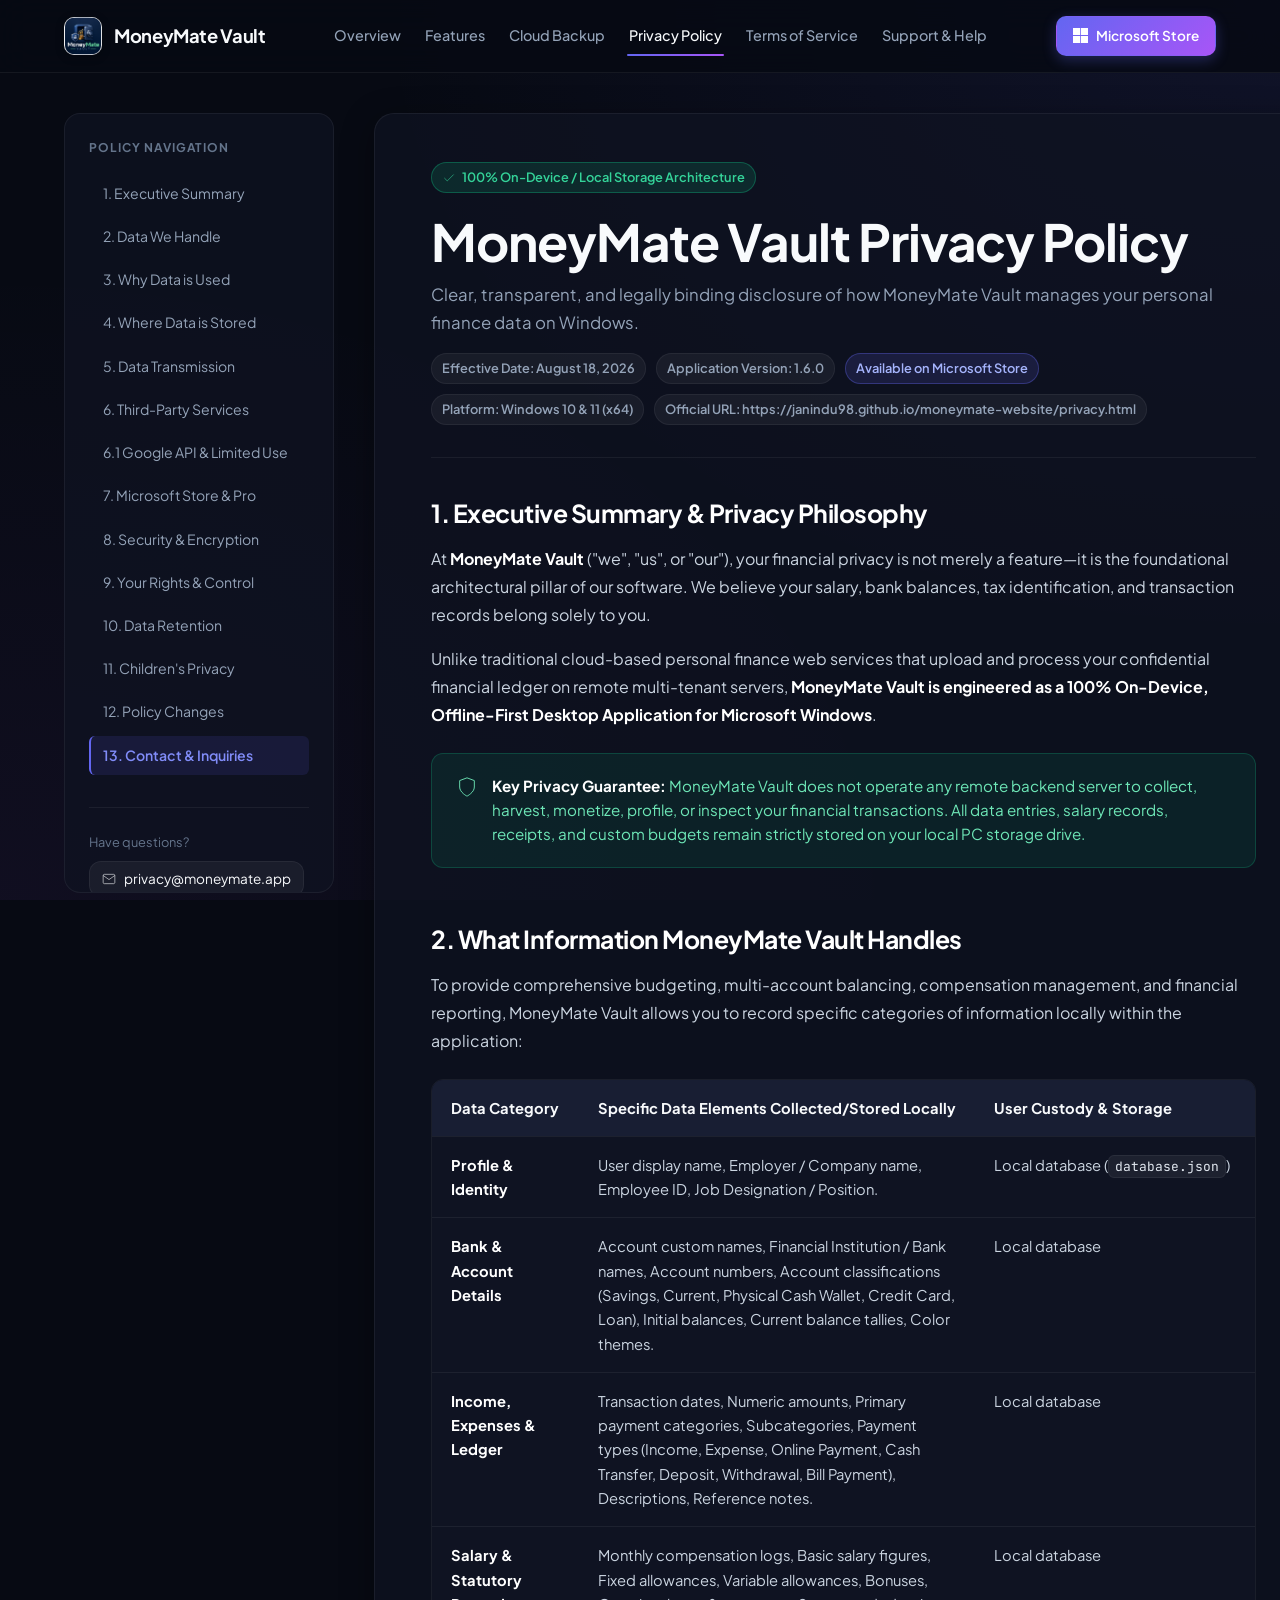
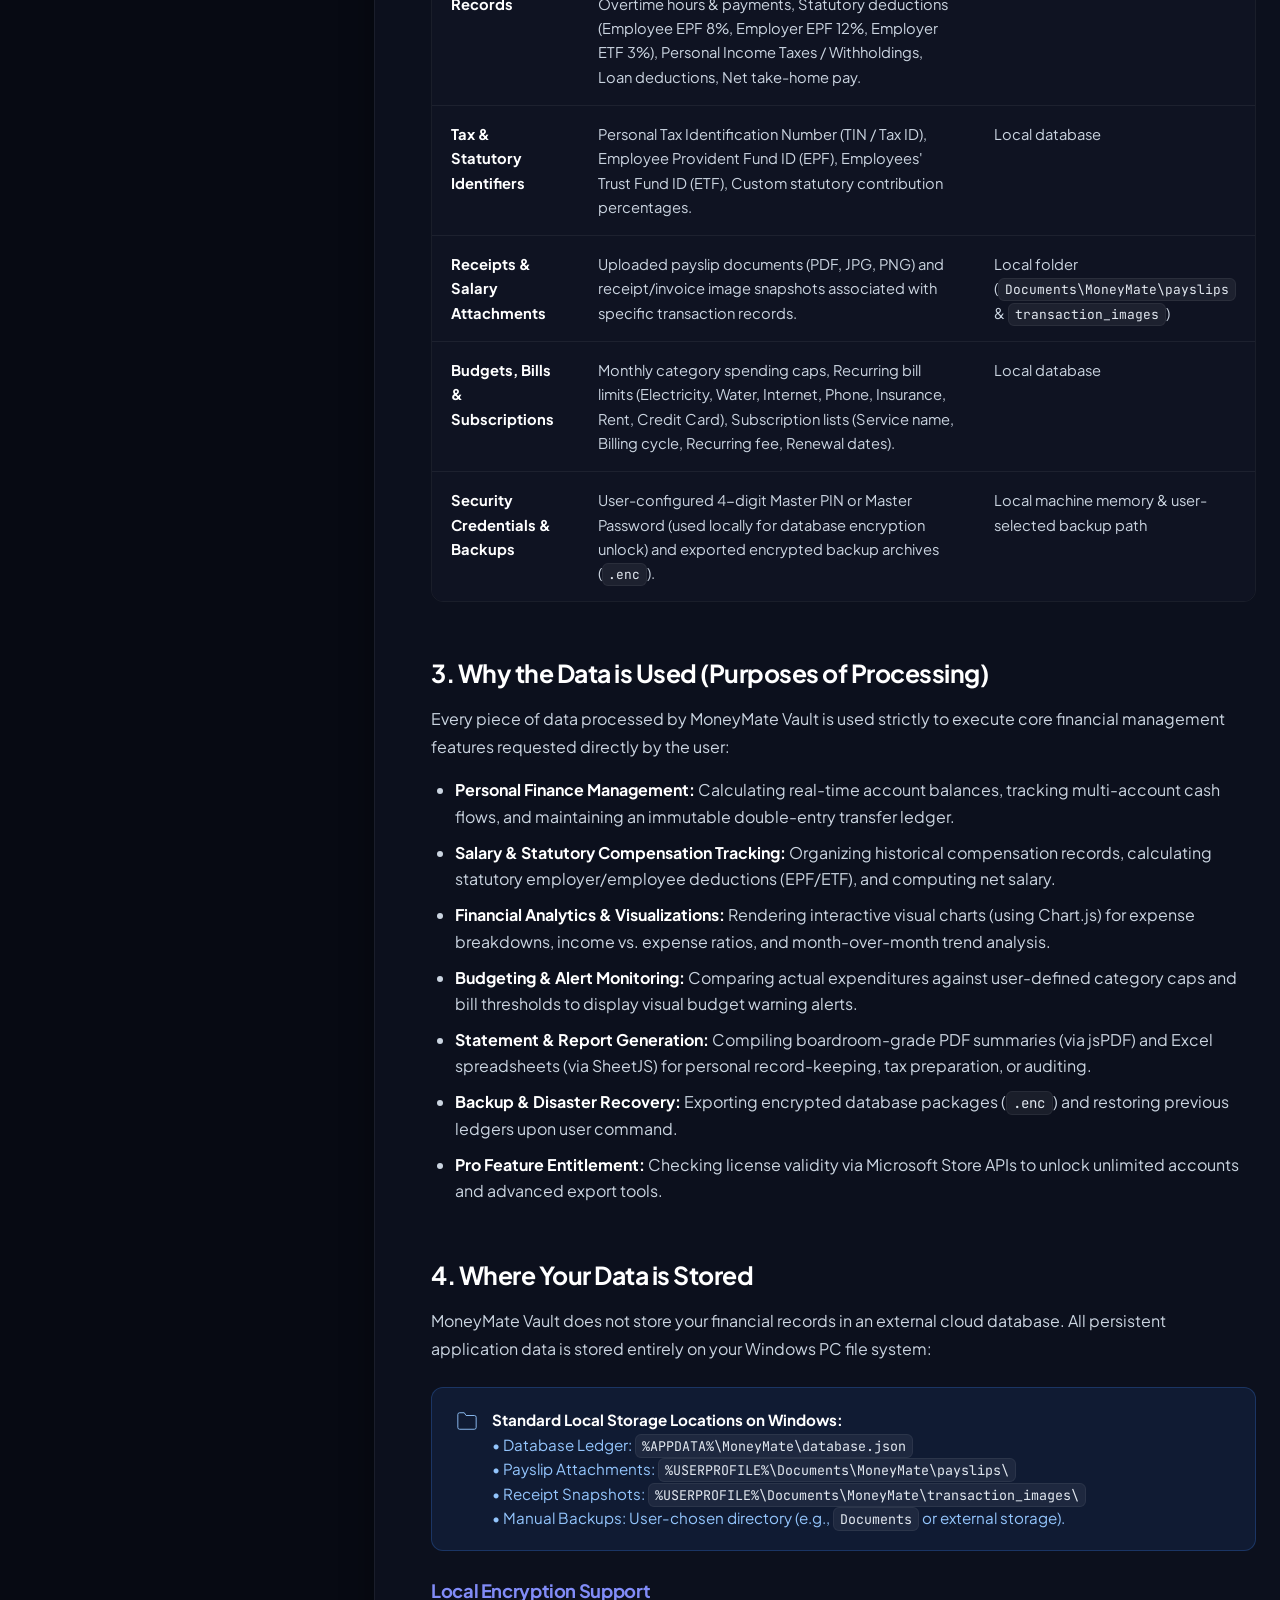
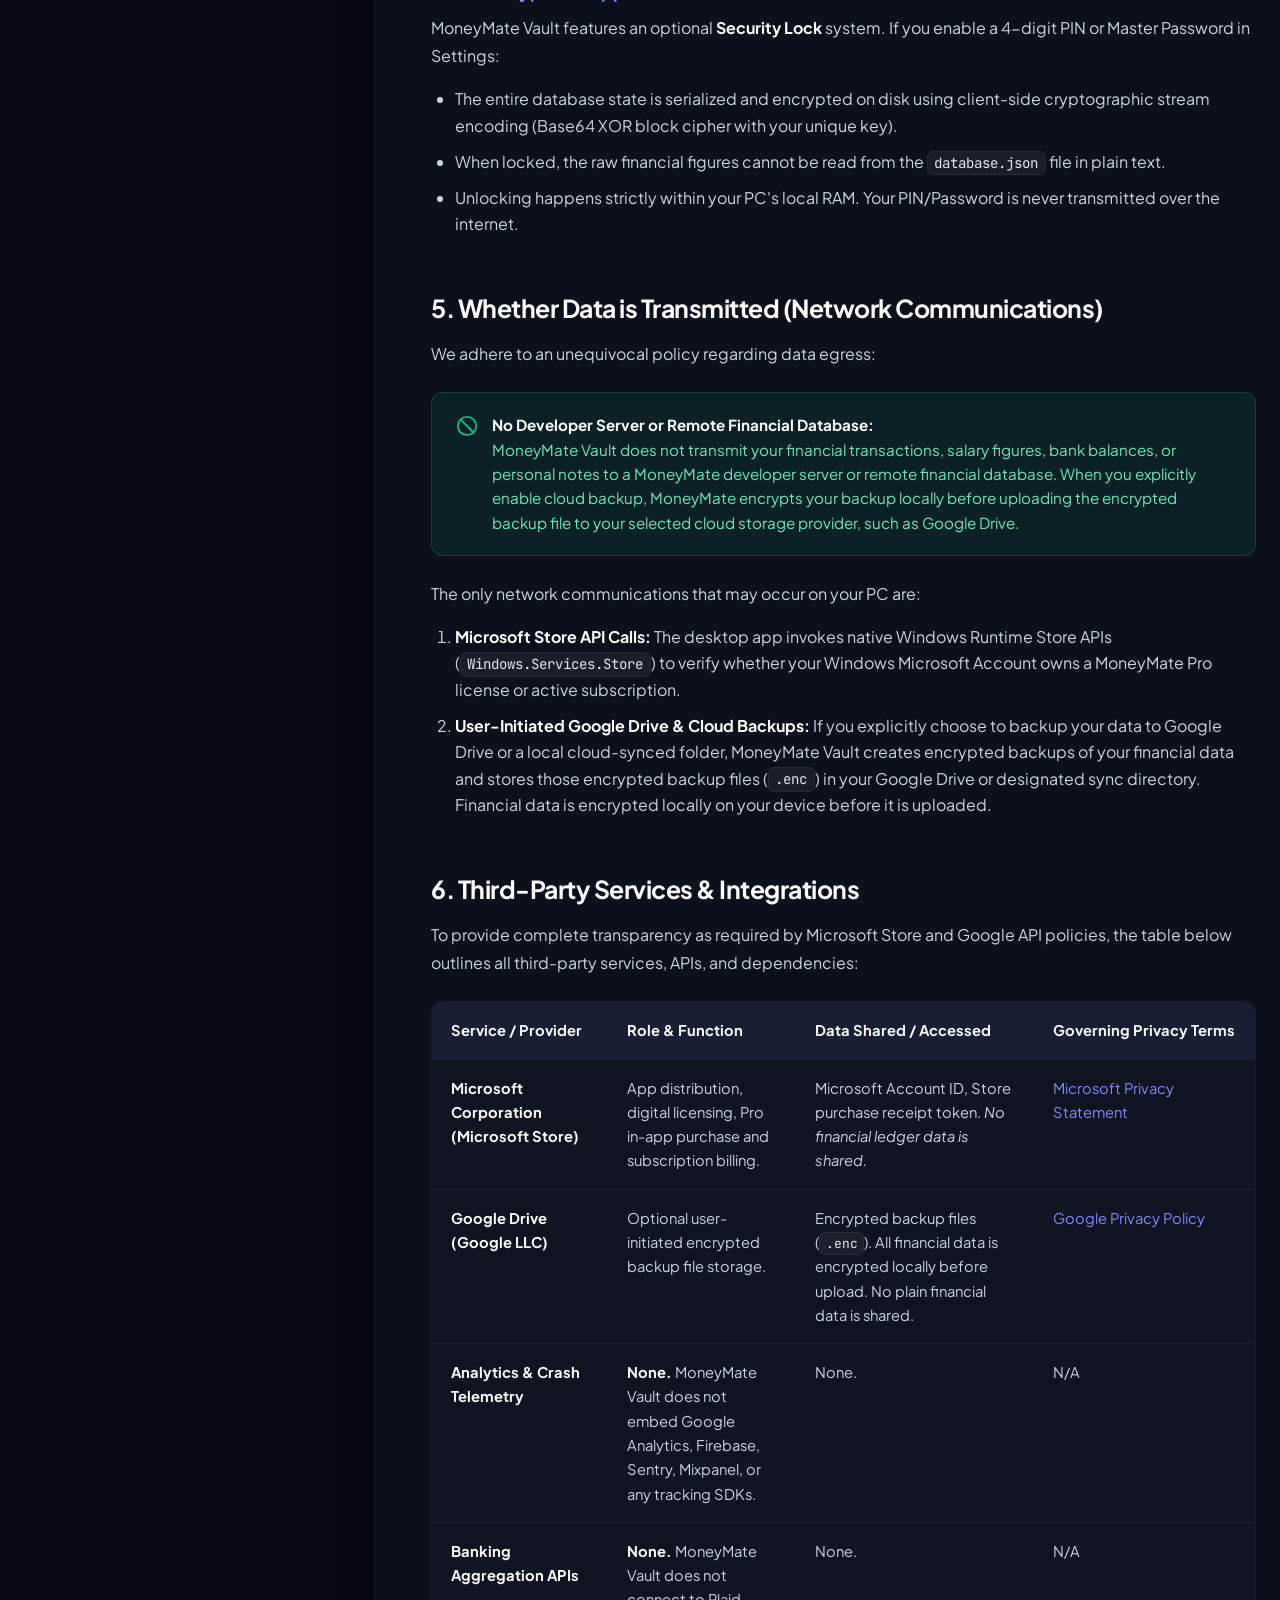
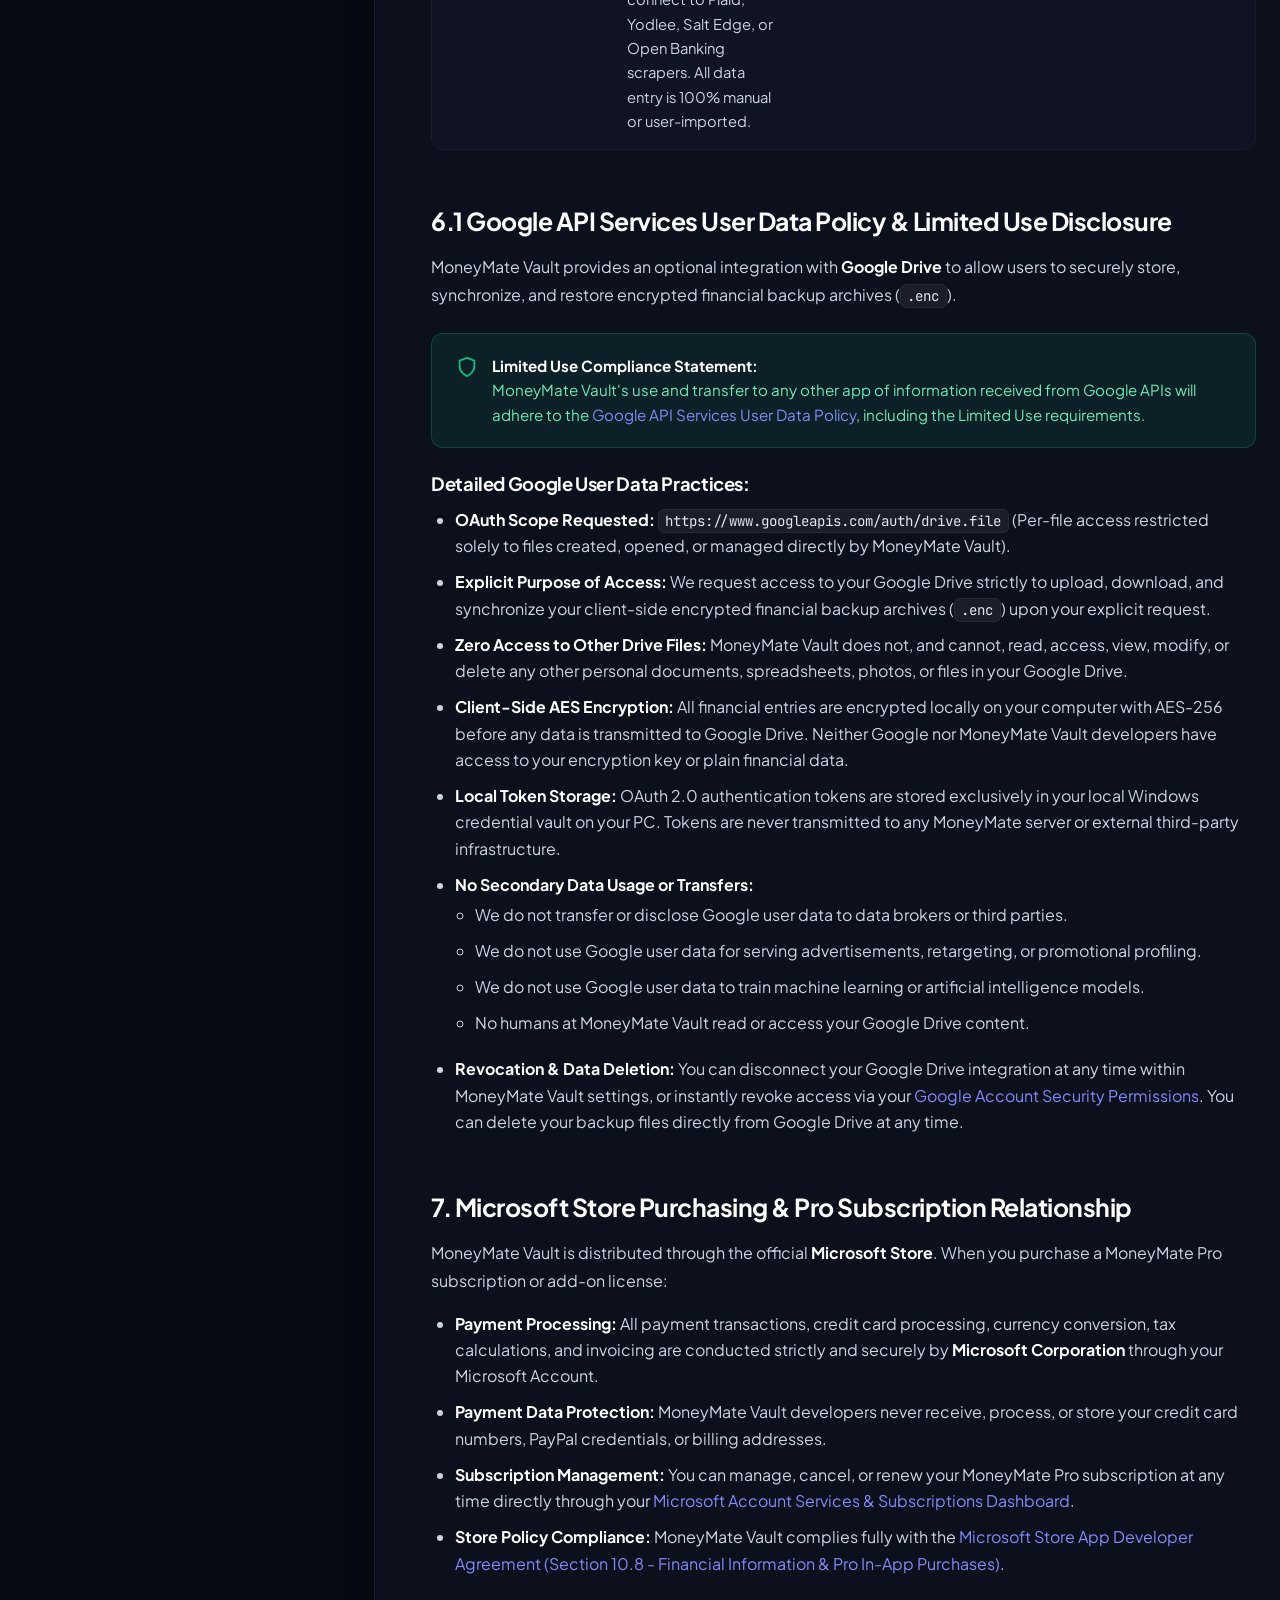
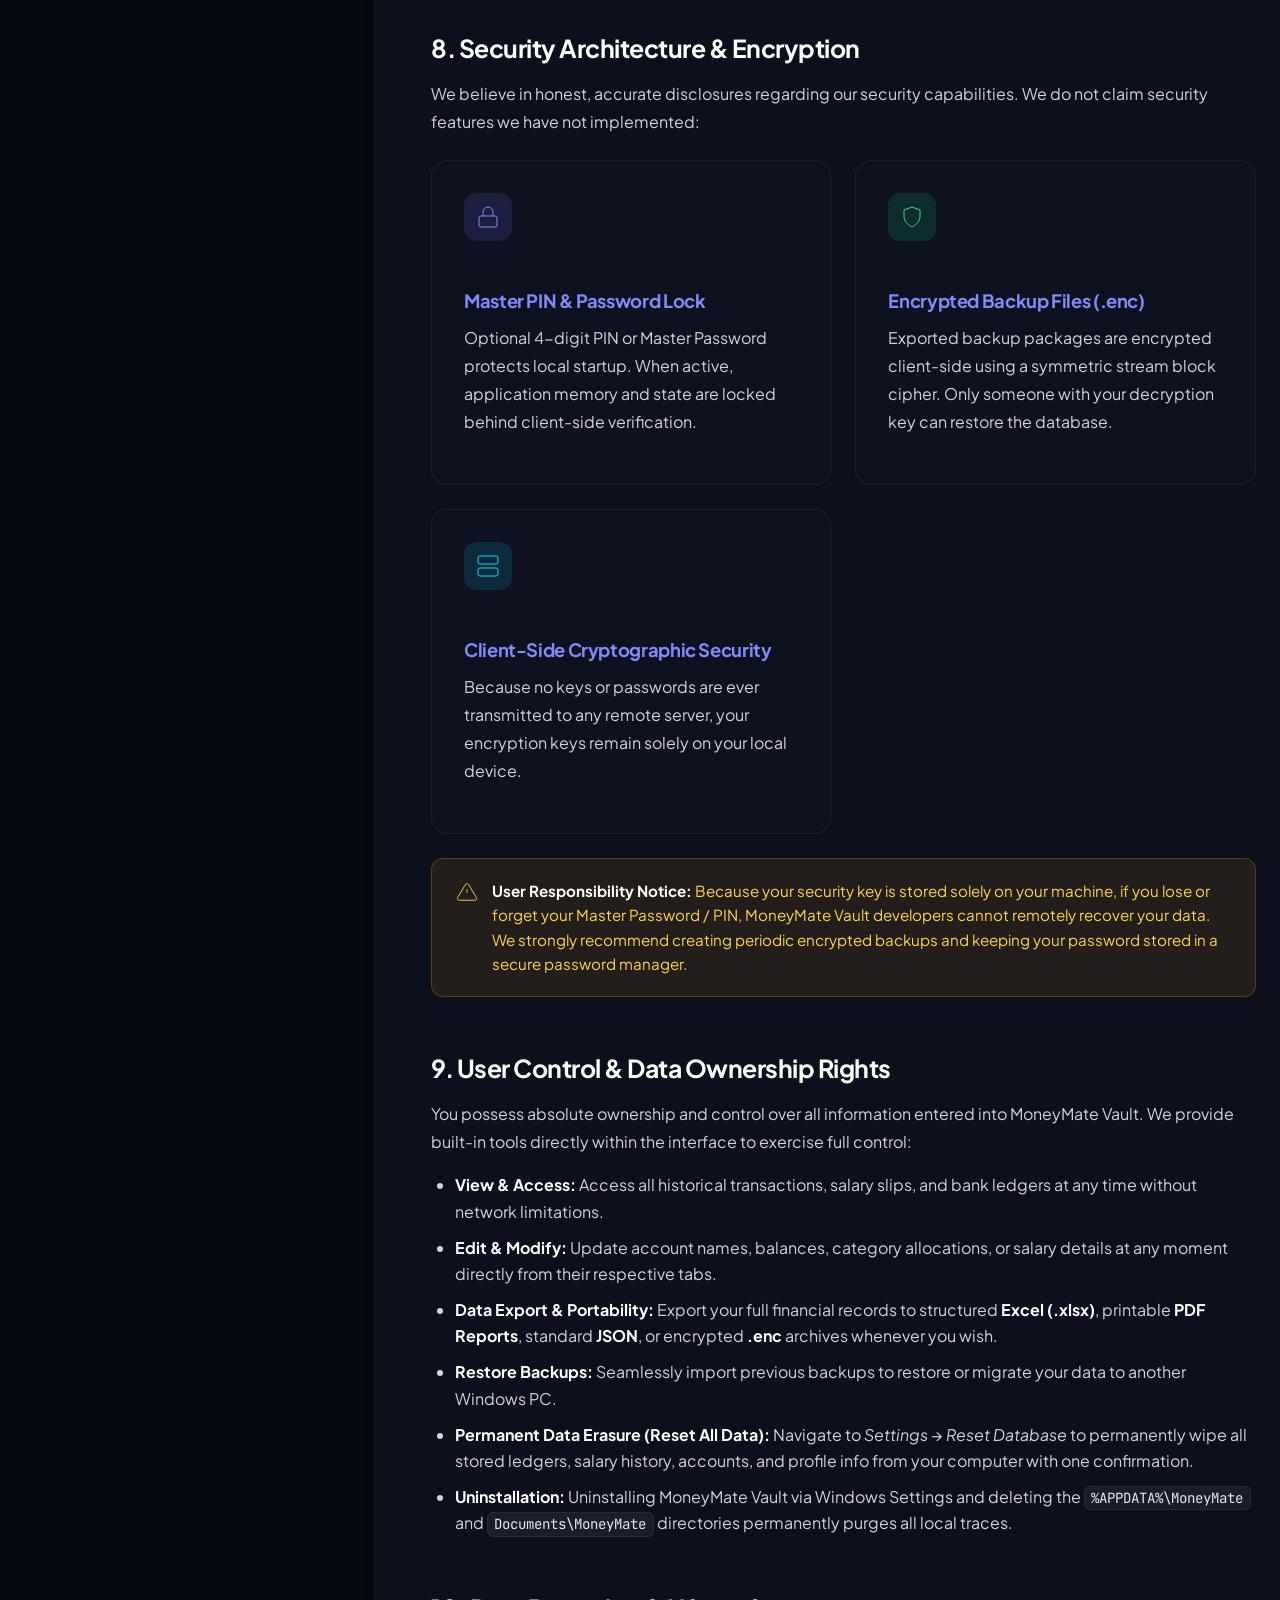
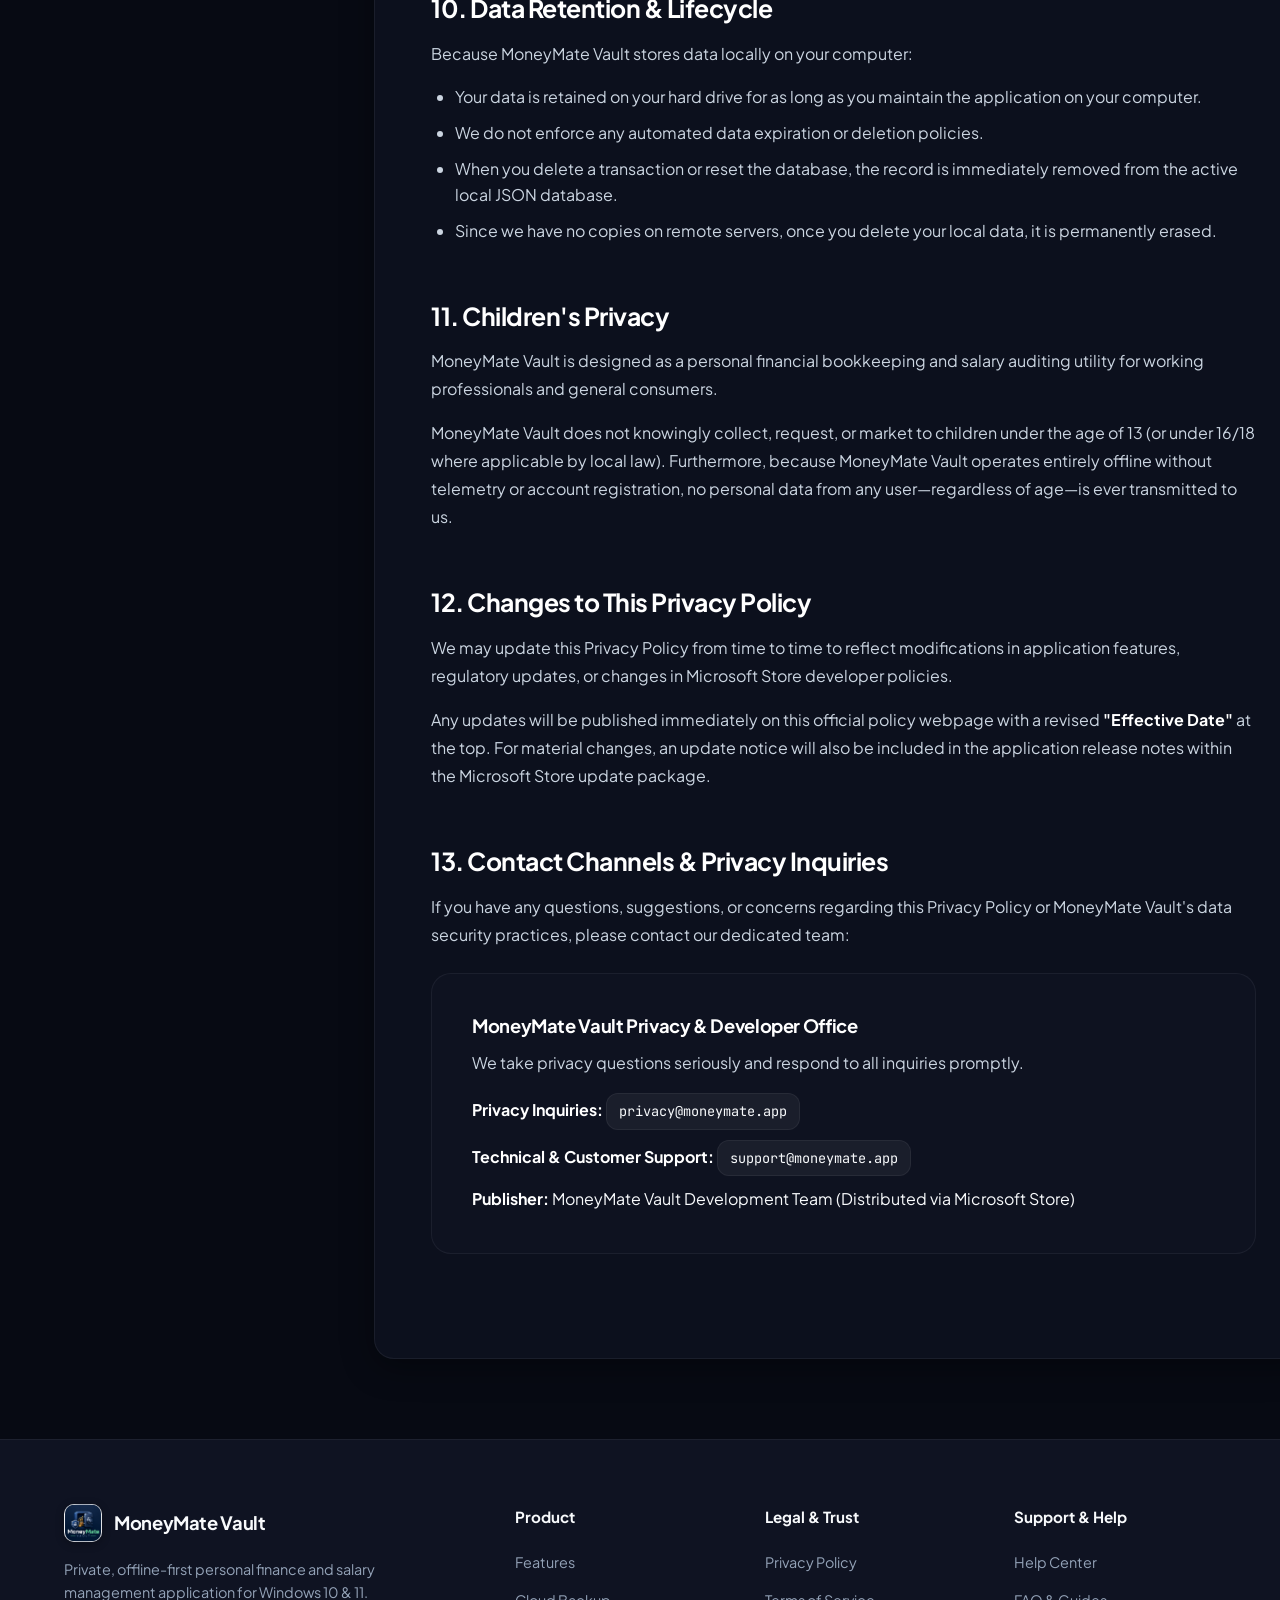
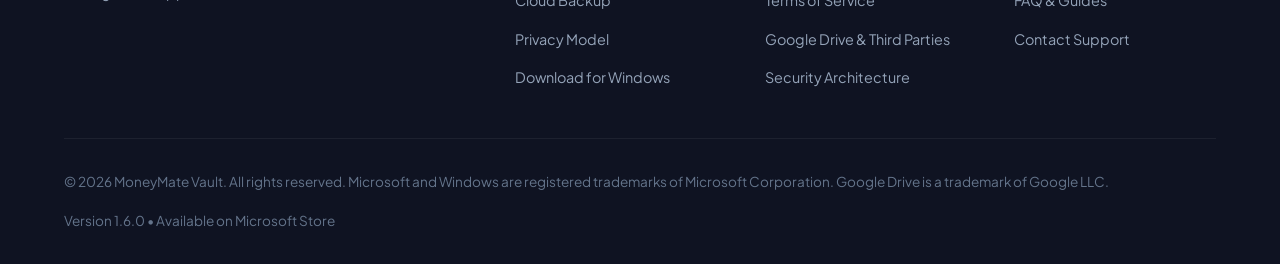
==== commit b3c2ea7a: "Updated Brand Logo" ====
--- a/privacy.html
+++ b/privacy.html
@@ -15,7 +15,7 @@
   <meta property="og:url" content="https://janindu98.github.io/moneymate-website/privacy.html">
   <meta property="og:type" content="article">
   <meta property="og:site_name" content="MoneyMate Vault">
-  <link rel="icon" type="image/png" href="assets/logo.png">
+  <link rel="icon" type="image/png" href="assets/logo_2.png">
   <link rel="preconnect" href="https://fonts.googleapis.com">
   <link rel="preconnect" href="https://fonts.gstatic.com" crossorigin>
   <link
@@ -30,7 +30,7 @@
     <div class="container">
       <nav class="site-nav">
         <a href="index.html" class="brand" aria-label="MoneyMate Vault Home">
-          <img src="assets/logo.png" alt="MoneyMate Vault Logo" width="38" height="38">
+          <img src="assets/logo_2.png" alt="MoneyMate Vault Logo" width="38" height="38">
           <div class="brand-text">
             <span class="brand-title">MoneyMate Vault</span>
             <!-- <span class="brand-subtitle">Desktop Application</span> -->
@@ -635,7 +635,7 @@
       <div class="footer-grid">
         <div class="footer-brand">
           <div class="brand">
-            <img src="assets/logo.png" alt="MoneyMate Vault Logo" width="34" height="34">
+            <img src="assets/logo_2.png" alt="MoneyMate Vault Logo" width="34" height="34">
             <div class="brand-text">
               <span class="brand-title">MoneyMate Vault</span>
               <!-- <span class="brand-subtitle">Desktop Application</span> -->
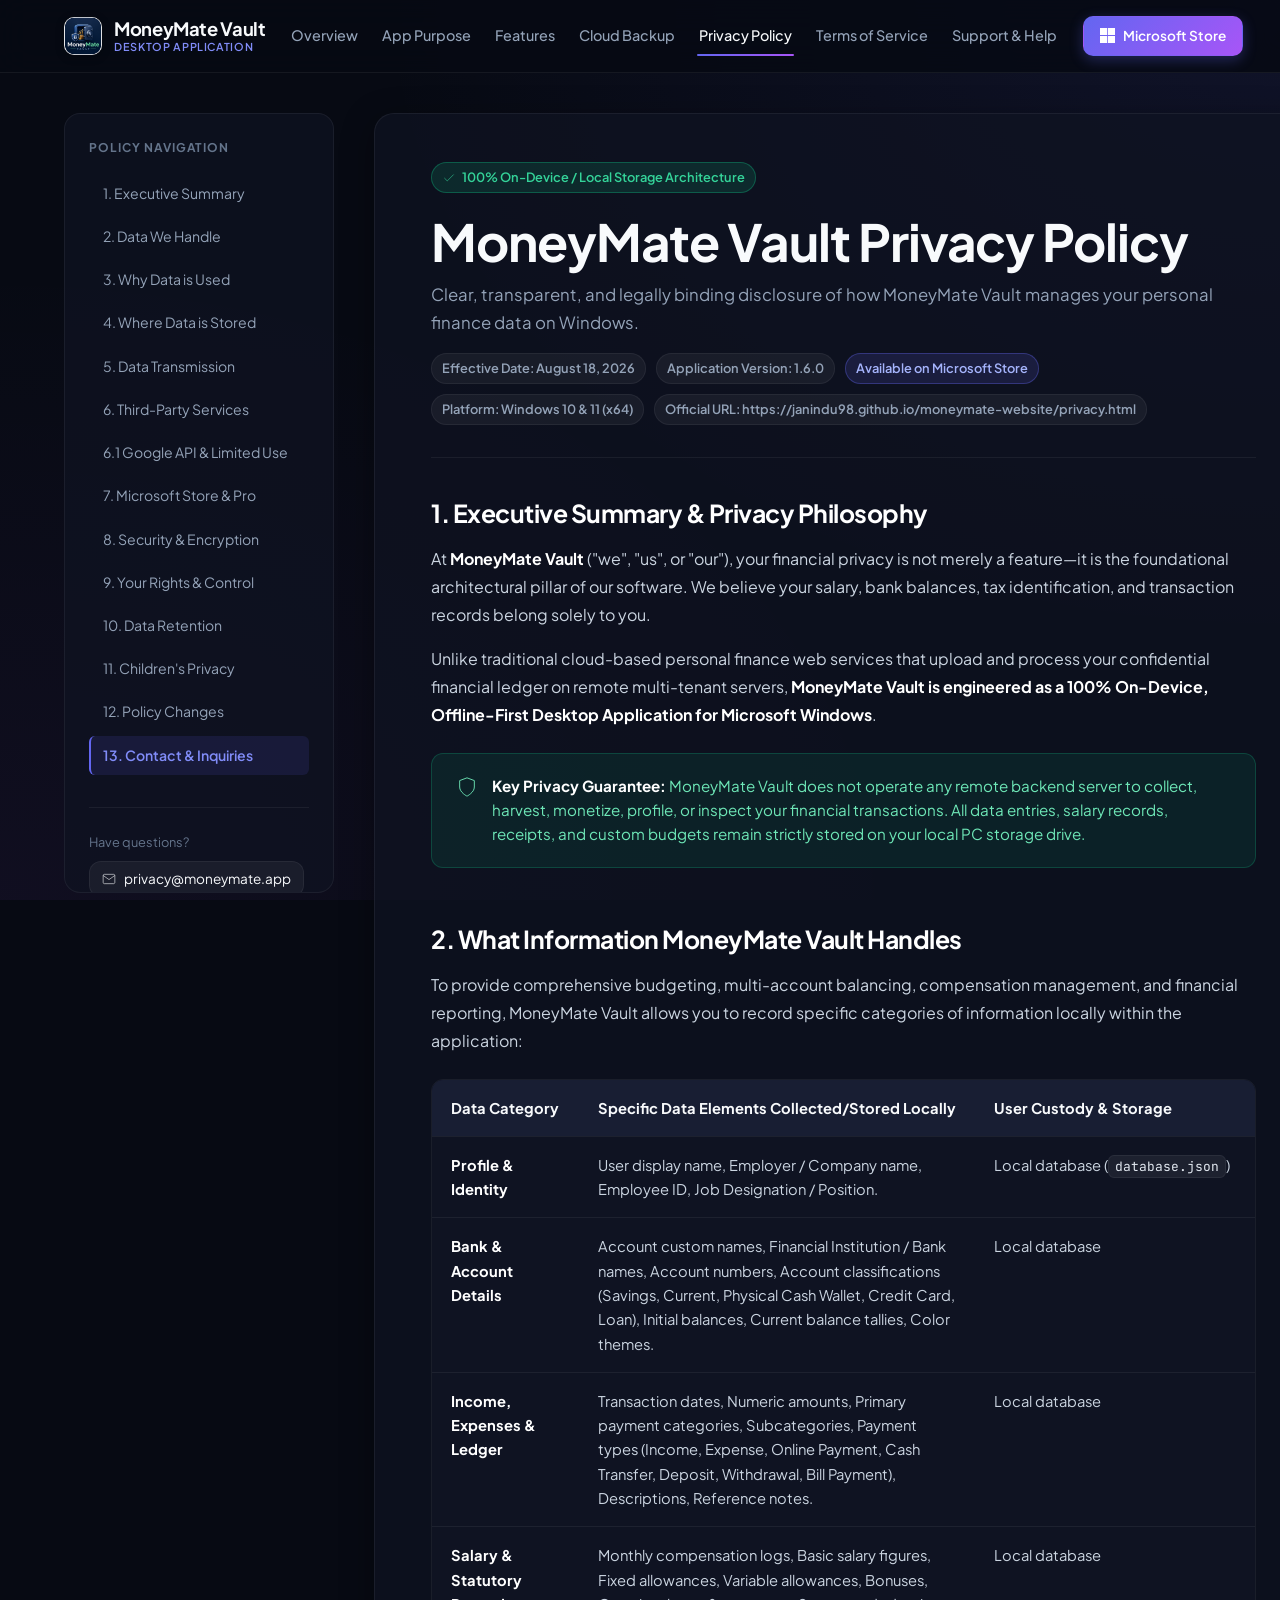
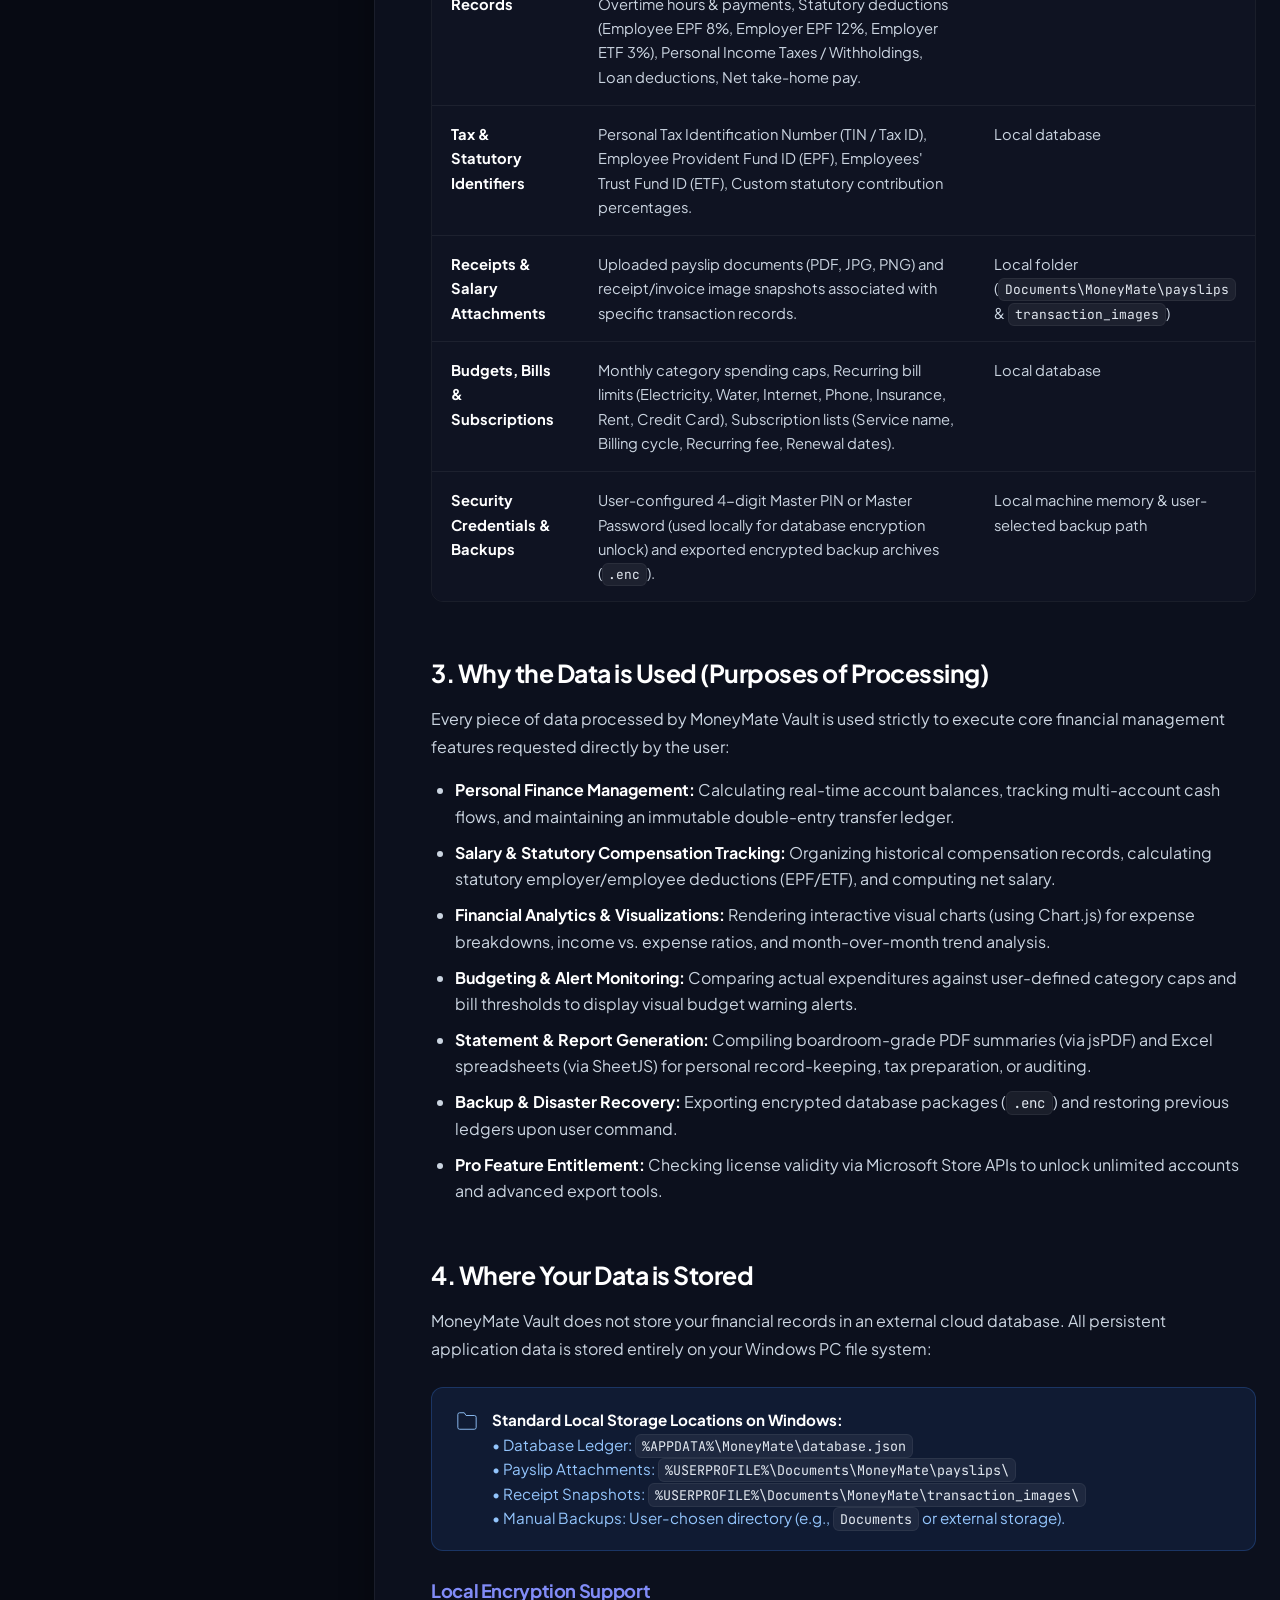
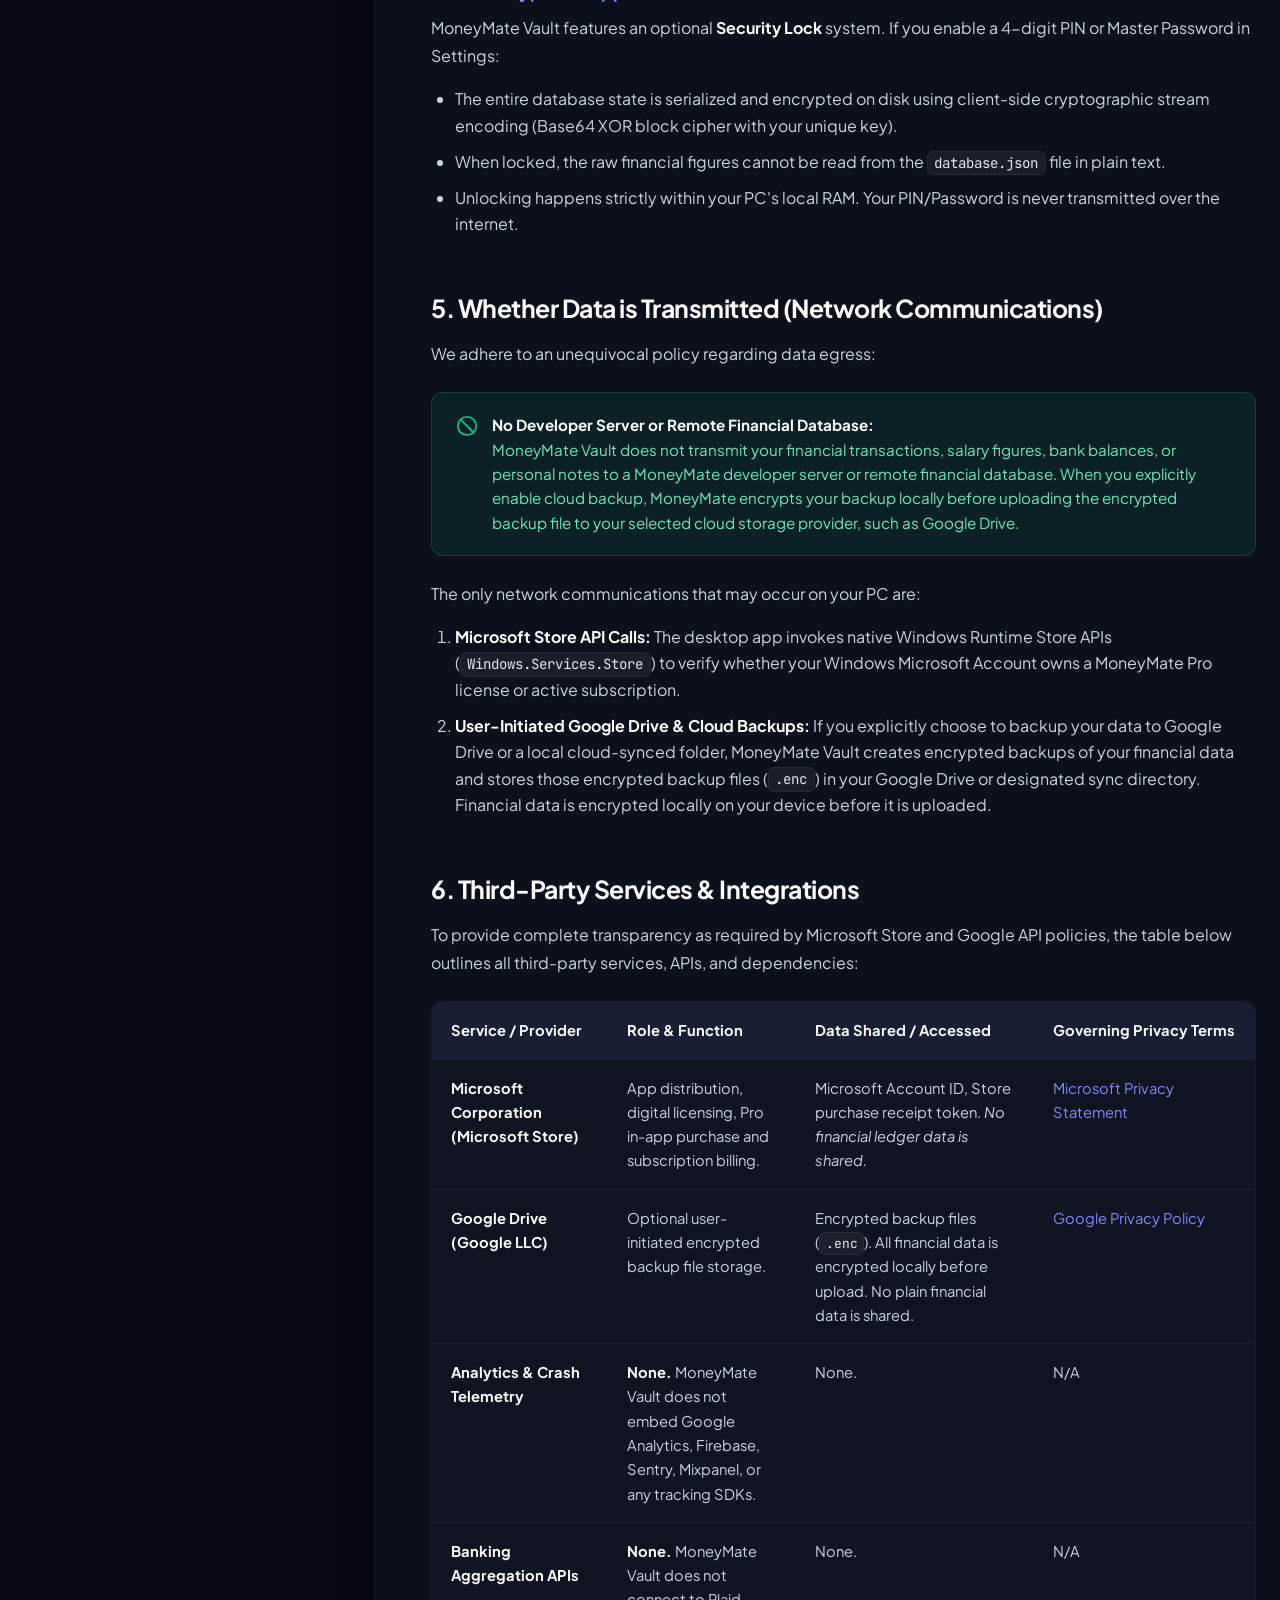
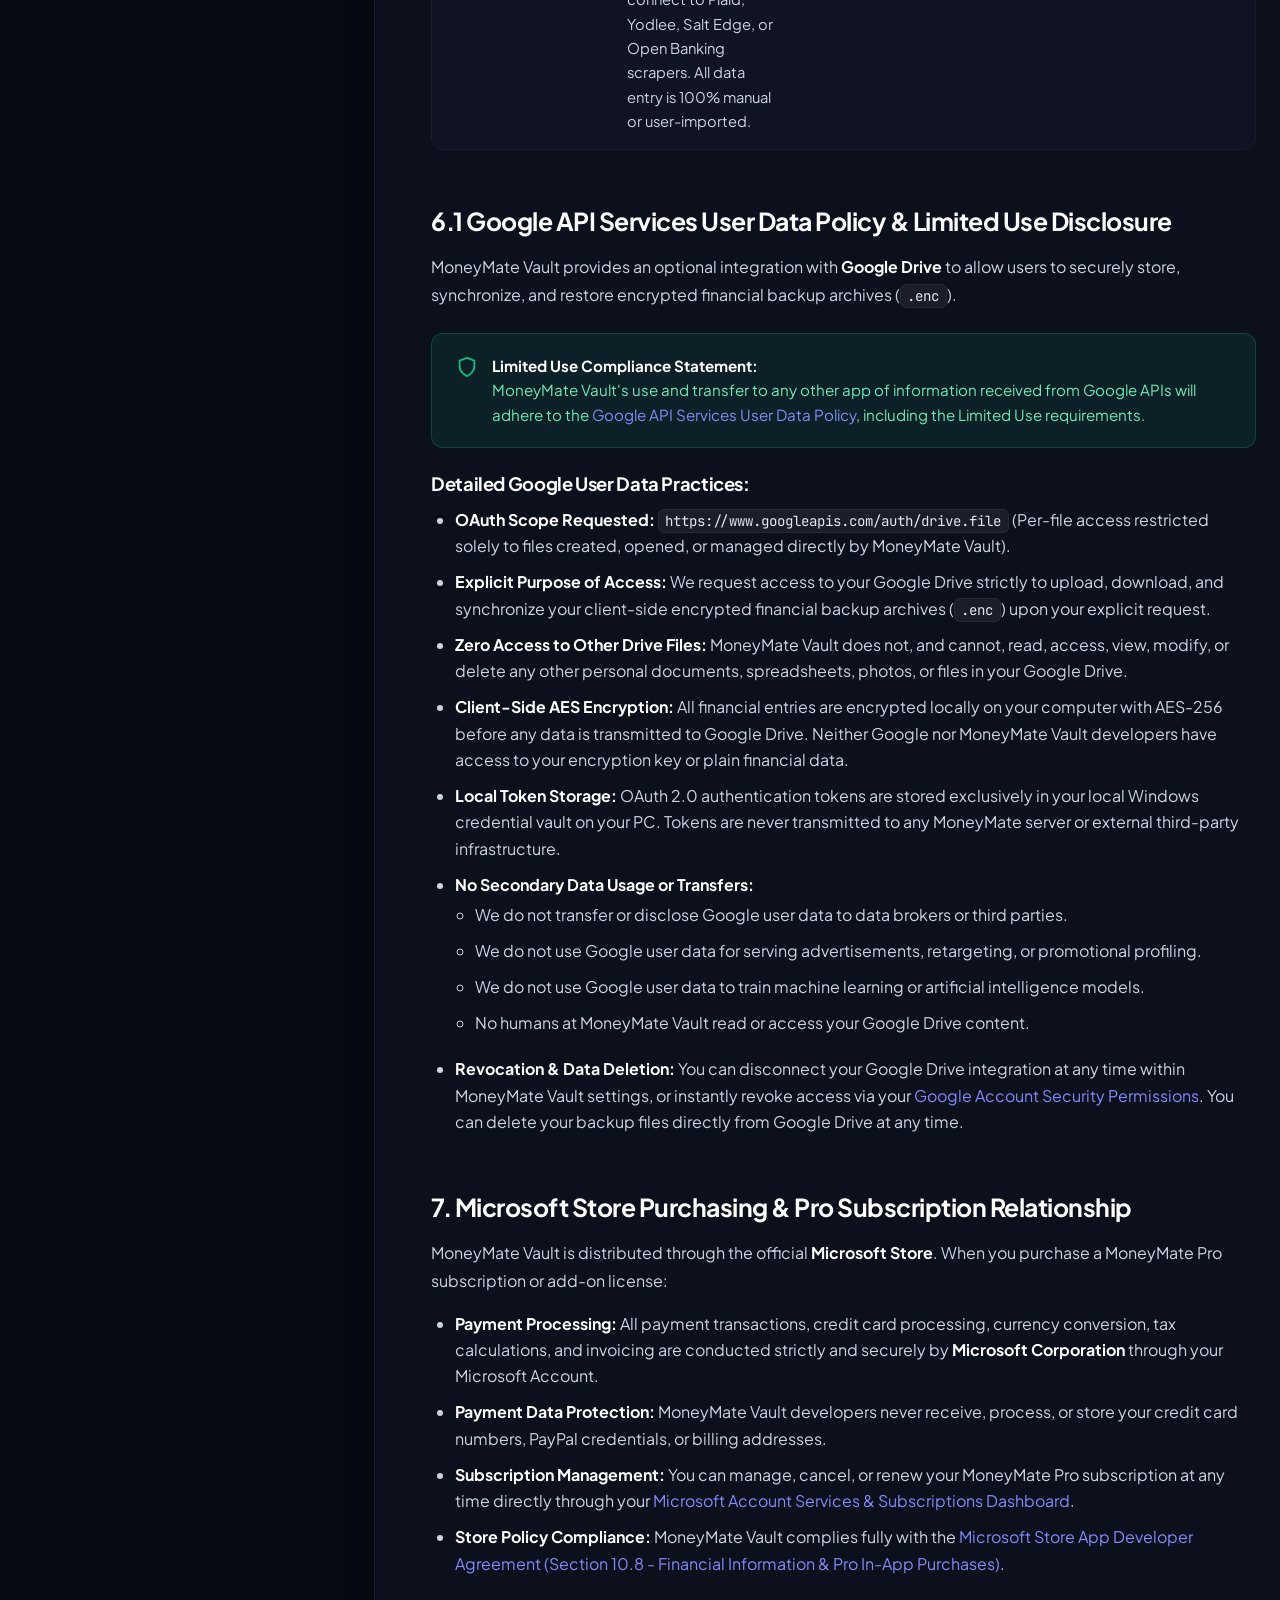
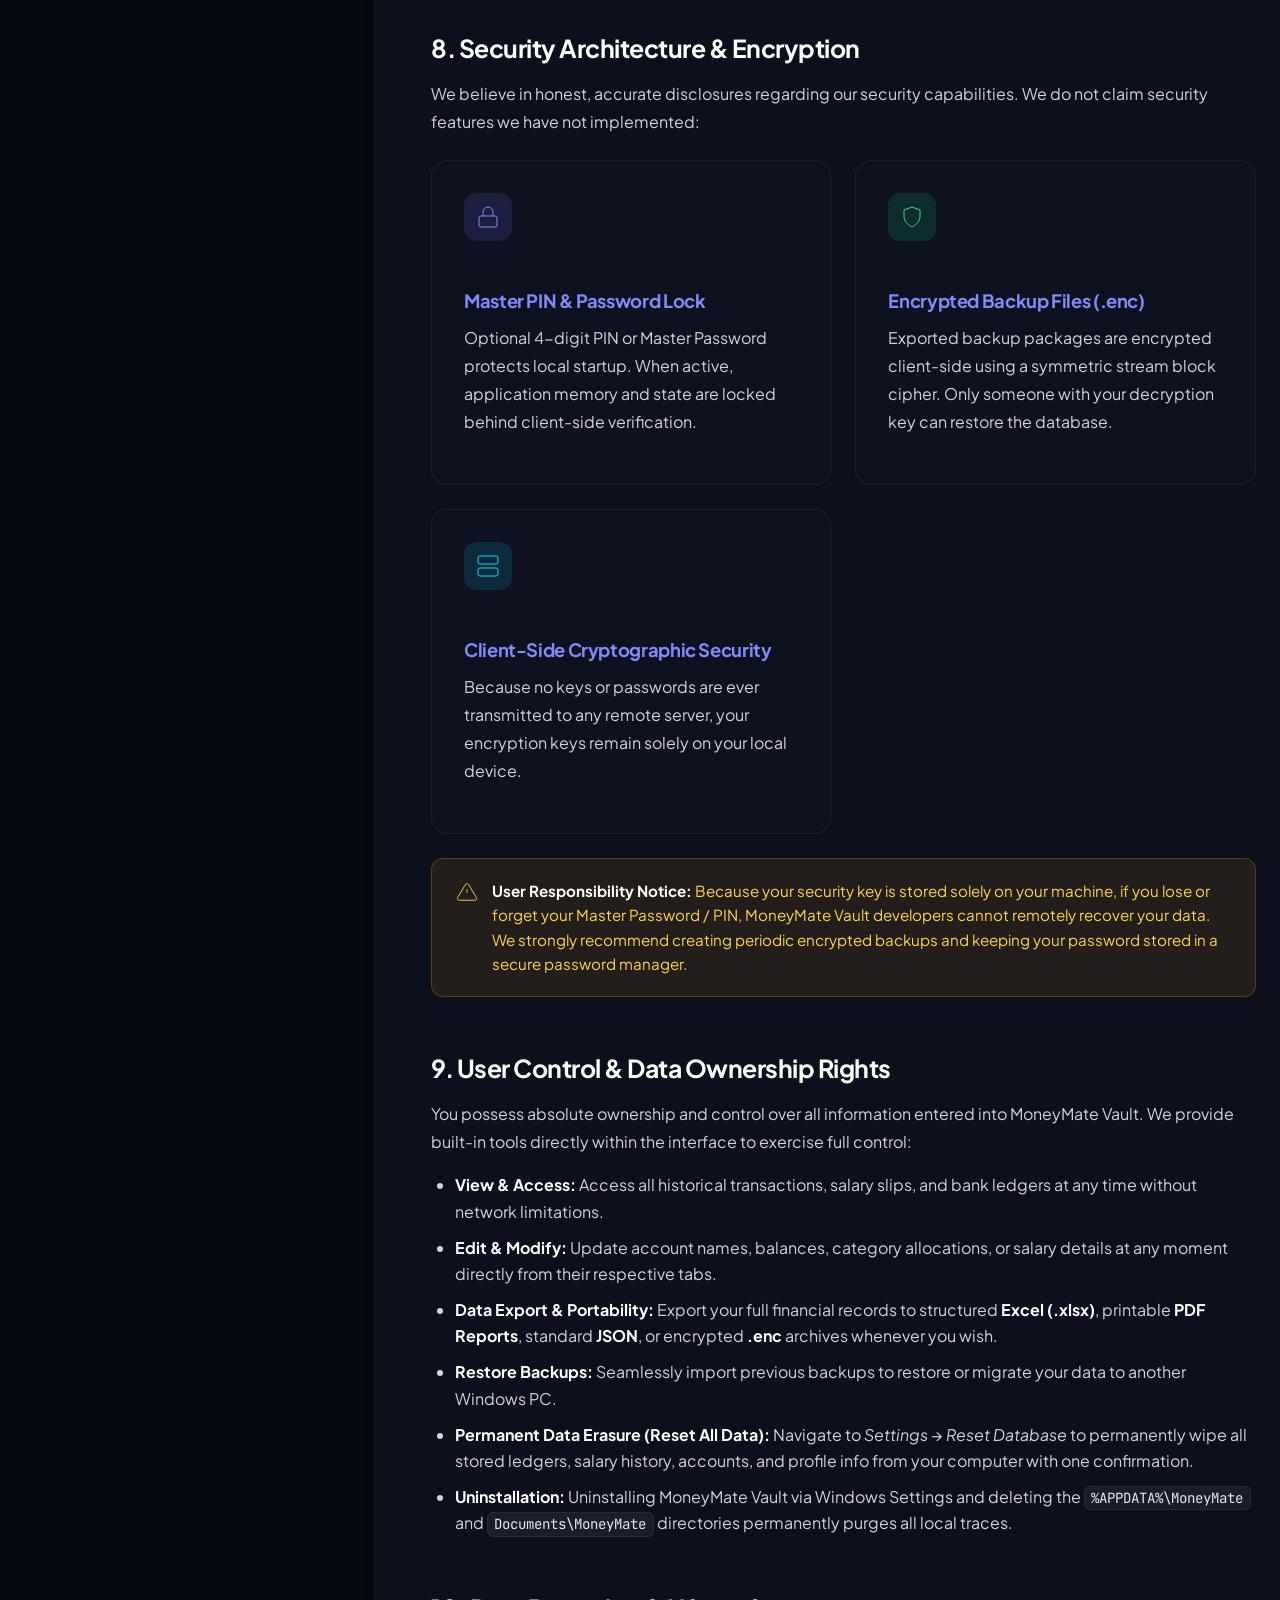
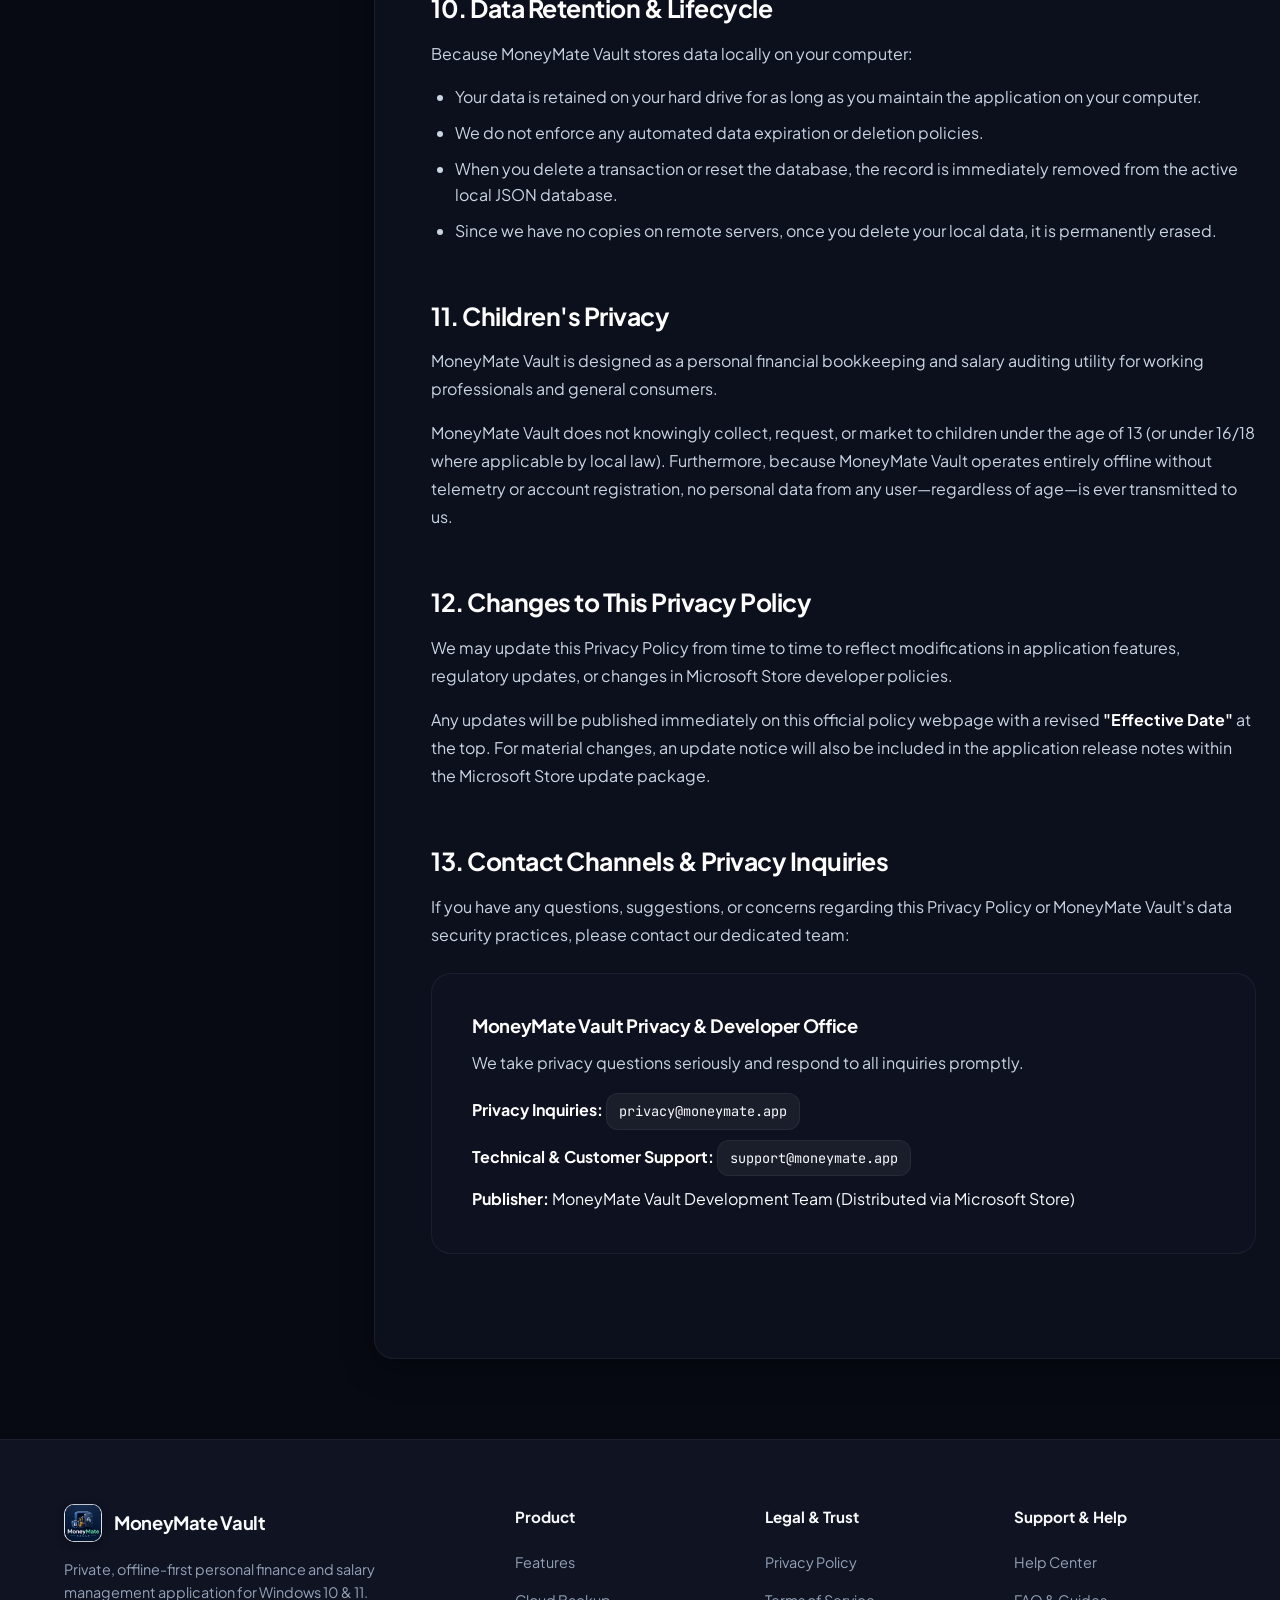
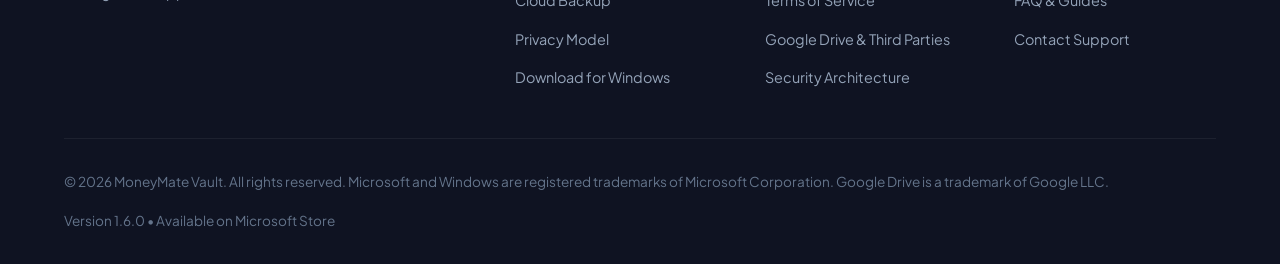
==== commit c3132e83: "MoneyMate Vault Homepage Renewal" ====
--- a/privacy.html
+++ b/privacy.html
@@ -33,12 +33,13 @@
           <img src="assets/logo_2.png" alt="MoneyMate Vault Logo" width="38" height="38">
           <div class="brand-text">
             <span class="brand-title">MoneyMate Vault</span>
-            <!-- <span class="brand-subtitle">Desktop Application</span> -->
+            <span class="brand-subtitle">Desktop Application</span>
           </div>
         </a>
 
         <ul class="nav-links">
           <li><a href="index.html#overview" class="nav-link">Overview</a></li>
+          <li><a href="index.html#purpose" class="nav-link">App Purpose</a></li>
           <li><a href="index.html#features" class="nav-link">Features</a></li>
           <li><a href="index.html#cloud-backup" class="nav-link">Cloud Backup</a></li>
           <li><a href="privacy.html" class="nav-link active">Privacy Policy</a></li>
--- a/styles.css
+++ b/styles.css
@@ -1218,3 +1218,155 @@
     color: #000000 !important;
   }
 }
+
+/* ==========================================================================
+   Purpose, Transparency & Compliance Section Enhancements
+   ========================================================================== */
+.purpose-section {
+  padding: 3rem 0;
+}
+
+.purpose-lead-box {
+  background: linear-gradient(135deg, rgba(99, 102, 241, 0.1) 0%, rgba(16, 185, 129, 0.08) 100%), var(--bg-panel);
+  border: 1px solid rgba(99, 102, 241, 0.25);
+  border-radius: var(--radius-xl);
+  padding: 2.5rem;
+  margin-bottom: 2.5rem;
+  box-shadow: var(--shadow-sm);
+}
+
+.purpose-grid {
+  display: grid;
+  grid-template-columns: repeat(auto-fit, minmax(280px, 1fr));
+  gap: 1.5rem;
+  margin: 2rem 0;
+}
+
+.purpose-card {
+  background: var(--bg-panel);
+  border: 1px solid var(--border-color);
+  border-radius: var(--radius-lg);
+  padding: 1.75rem;
+  transition: all var(--transition-normal);
+  display: flex;
+  flex-direction: column;
+}
+
+.purpose-card:hover {
+  transform: translateY(-3px);
+  border-color: var(--border-light);
+  background: var(--bg-card-hover);
+  box-shadow: var(--shadow-md);
+}
+
+.purpose-card-number {
+  font-size: 0.75rem;
+  font-weight: 700;
+  font-family: var(--font-mono);
+  color: var(--primary-light);
+  text-transform: uppercase;
+  letter-spacing: 0.08em;
+  margin-bottom: 0.75rem;
+}
+
+.purpose-card h3 {
+  font-size: 1.15rem;
+  margin-bottom: 0.6rem;
+  color: #fff;
+}
+
+.purpose-card p {
+  font-size: 0.92rem;
+  color: var(--text-secondary);
+  line-height: 1.6;
+  margin: 0;
+}
+
+.transparency-section {
+  padding: 3rem 0;
+}
+
+.transparency-banner {
+  background: var(--bg-card);
+  border: 1px solid rgba(16, 185, 129, 0.25);
+  border-radius: var(--radius-xl);
+  padding: 2.5rem;
+  box-shadow: var(--shadow-md);
+  margin-bottom: 2.5rem;
+}
+
+.specs-grid {
+  display: grid;
+  grid-template-columns: repeat(auto-fit, minmax(220px, 1fr));
+  gap: 1rem;
+  margin-top: 1.5rem;
+}
+
+.spec-item {
+  background: var(--bg-secondary);
+  border: 1px solid var(--border-color);
+  border-radius: var(--radius-md);
+  padding: 1rem 1.25rem;
+}
+
+.spec-label {
+  font-size: 0.75rem;
+  font-weight: 600;
+  color: var(--text-muted);
+  text-transform: uppercase;
+  letter-spacing: 0.05em;
+}
+
+.spec-value {
+  font-size: 1rem;
+  font-weight: 700;
+  color: #fff;
+  margin-top: 4px;
+}
+
+.compliance-box {
+  background: rgba(15, 19, 34, 0.95);
+  border: 1px solid var(--border-color);
+  border-radius: var(--radius-xl);
+  padding: 2.5rem 2rem;
+  margin: 3rem 0;
+}
+
+.compliance-links-grid {
+  display: grid;
+  grid-template-columns: repeat(auto-fit, minmax(240px, 1fr));
+  gap: 1.25rem;
+  margin-top: 1.5rem;
+}
+
+.compliance-link-card {
+  background: var(--bg-secondary);
+  border: 1px solid var(--border-color);
+  border-radius: var(--radius-md);
+  padding: 1.25rem;
+  display: flex;
+  flex-direction: column;
+  gap: 0.5rem;
+  transition: all var(--transition-fast);
+  text-decoration: none;
+}
+
+.compliance-link-card:hover {
+  border-color: var(--primary-light);
+  transform: translateY(-2px);
+}
+
+.compliance-link-card strong {
+  color: #fff;
+  font-size: 0.95rem;
+  display: flex;
+  align-items: center;
+  gap: 8px;
+}
+
+.compliance-link-card span {
+  color: var(--text-secondary);
+  font-size: 0.82rem;
+  line-height: 1.5;
+}
+
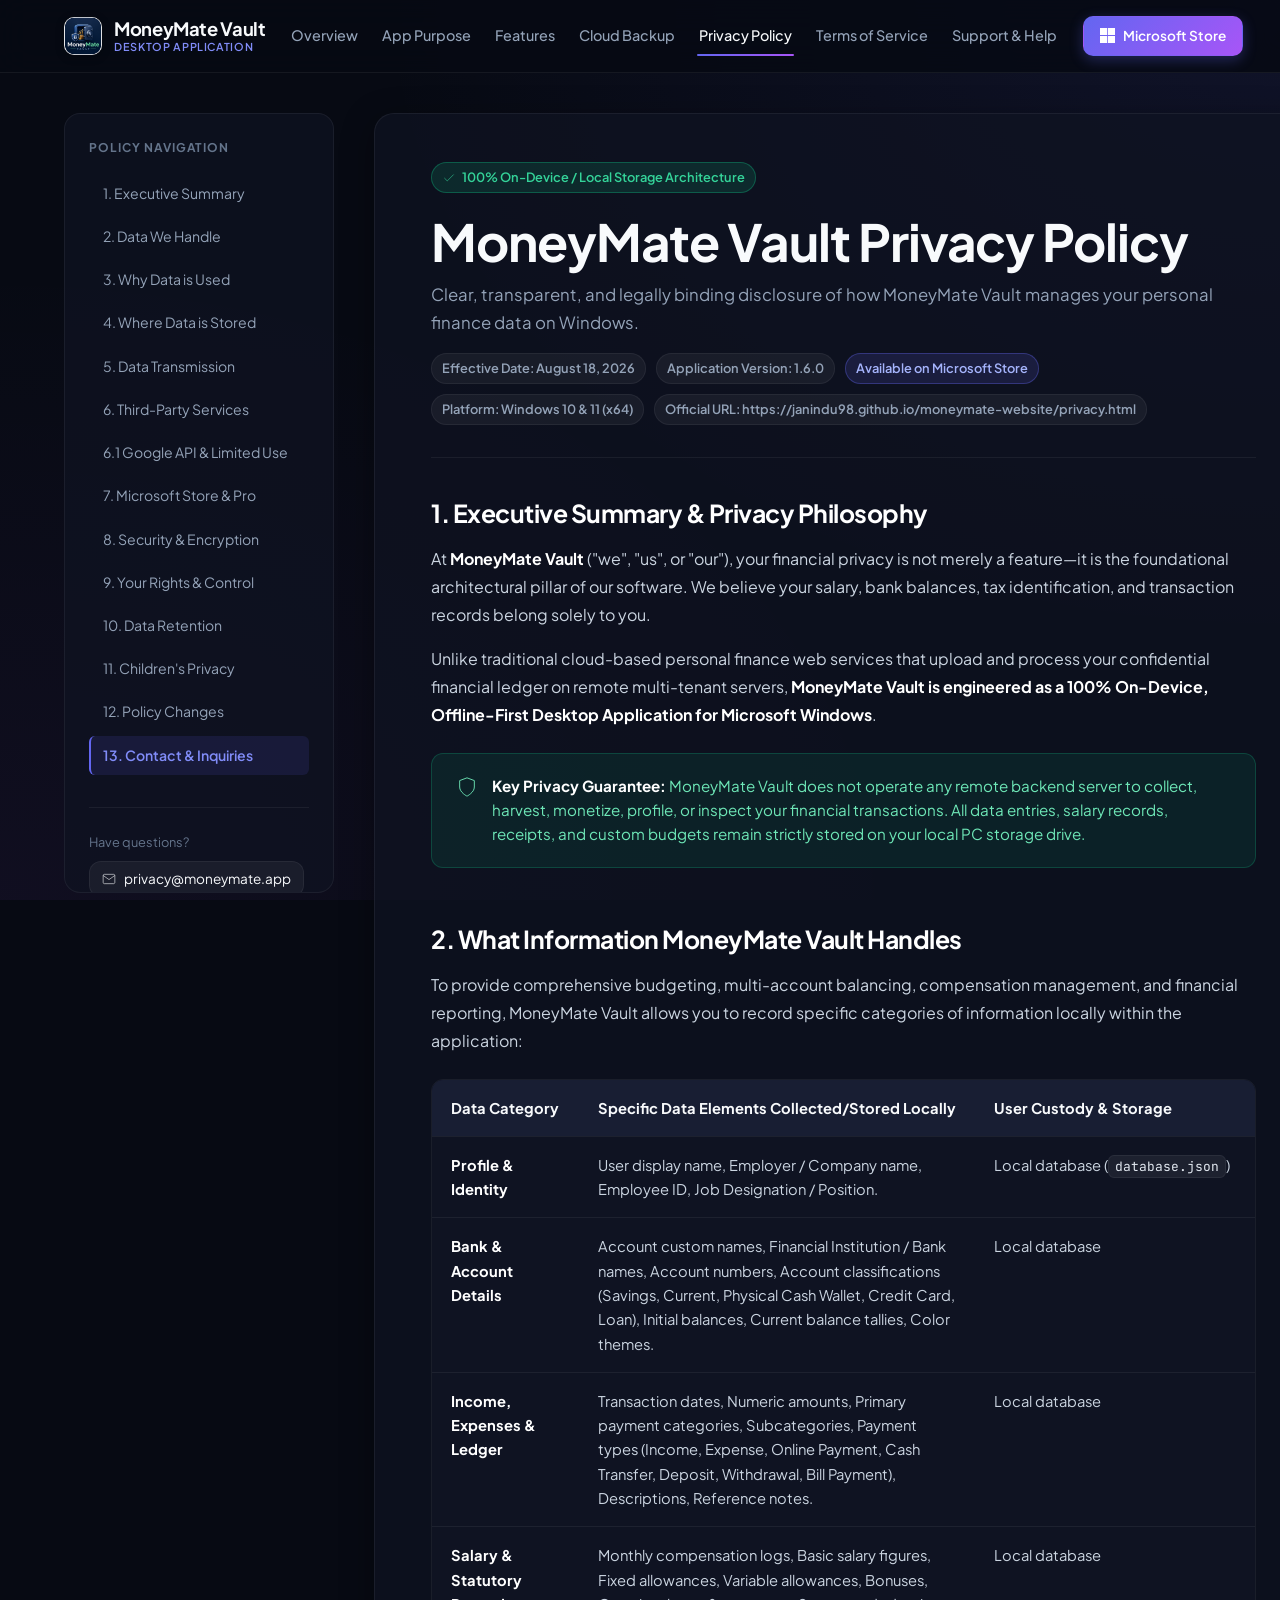
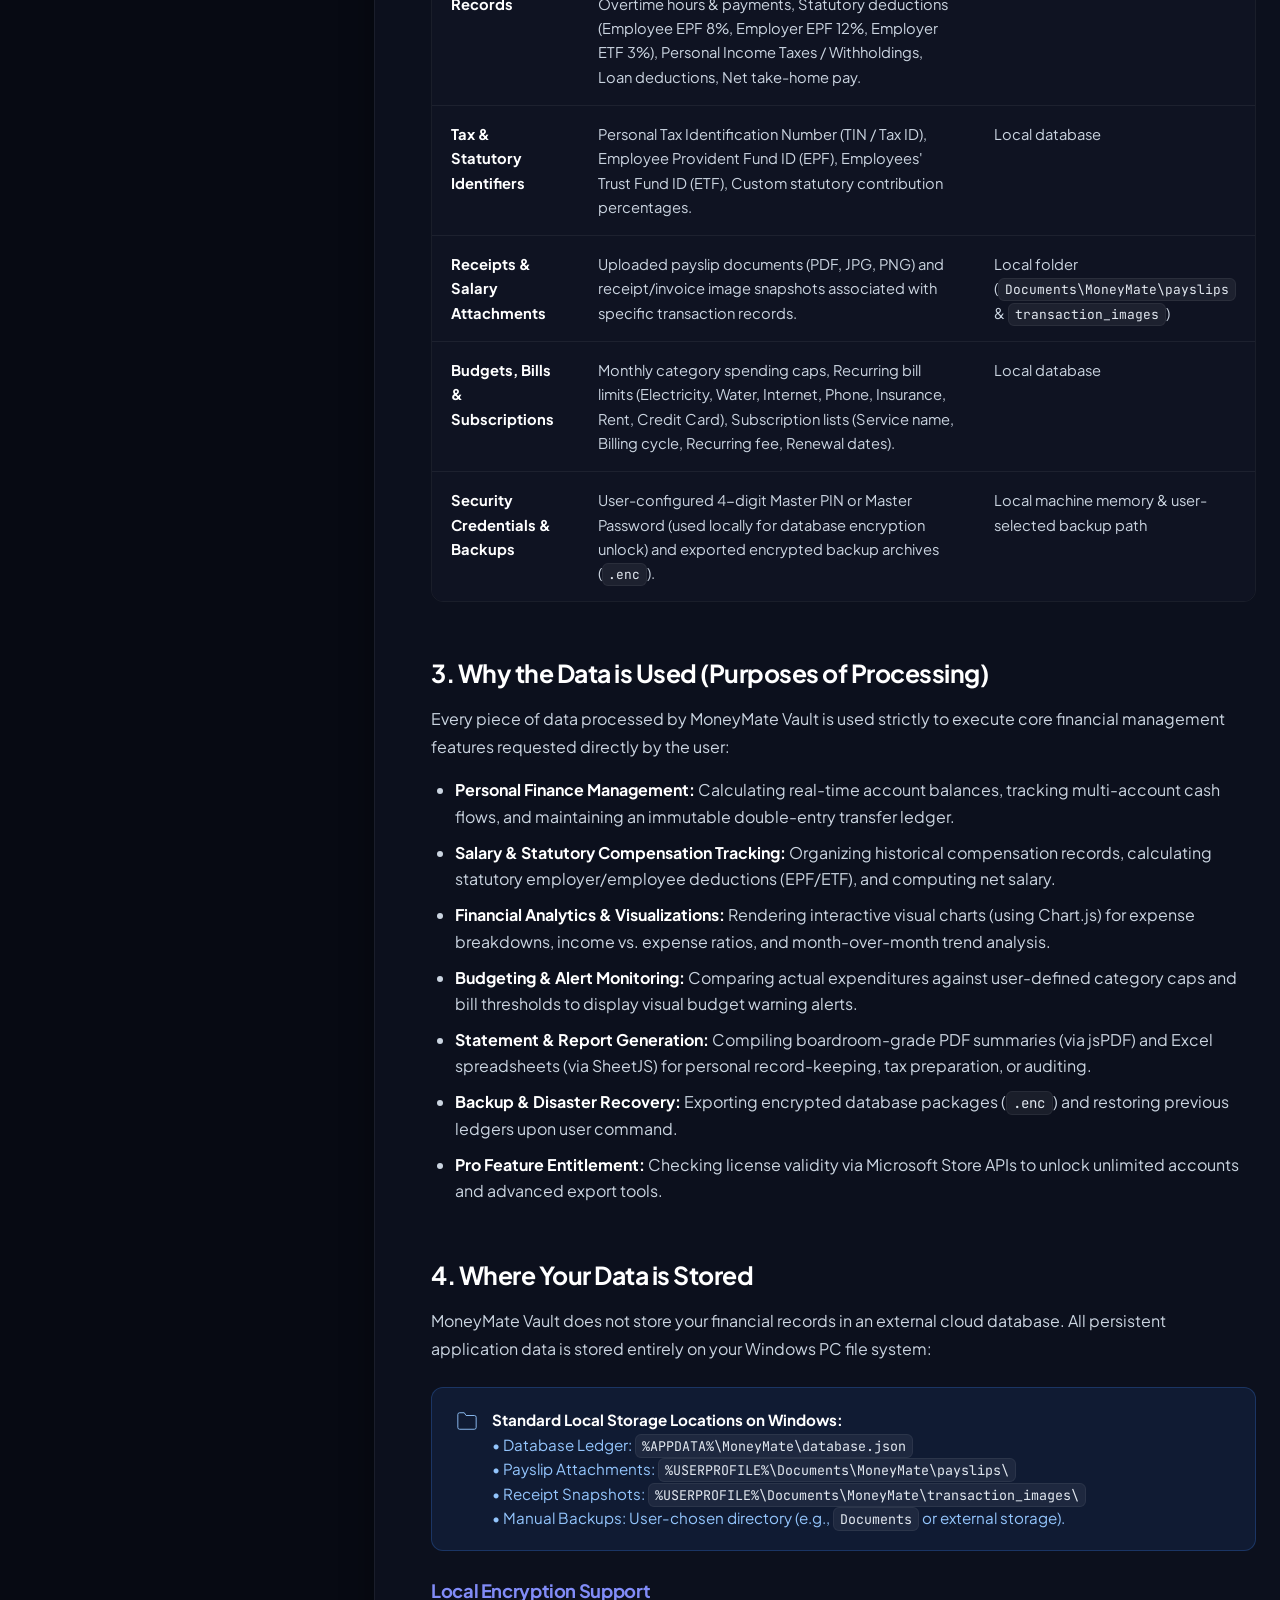
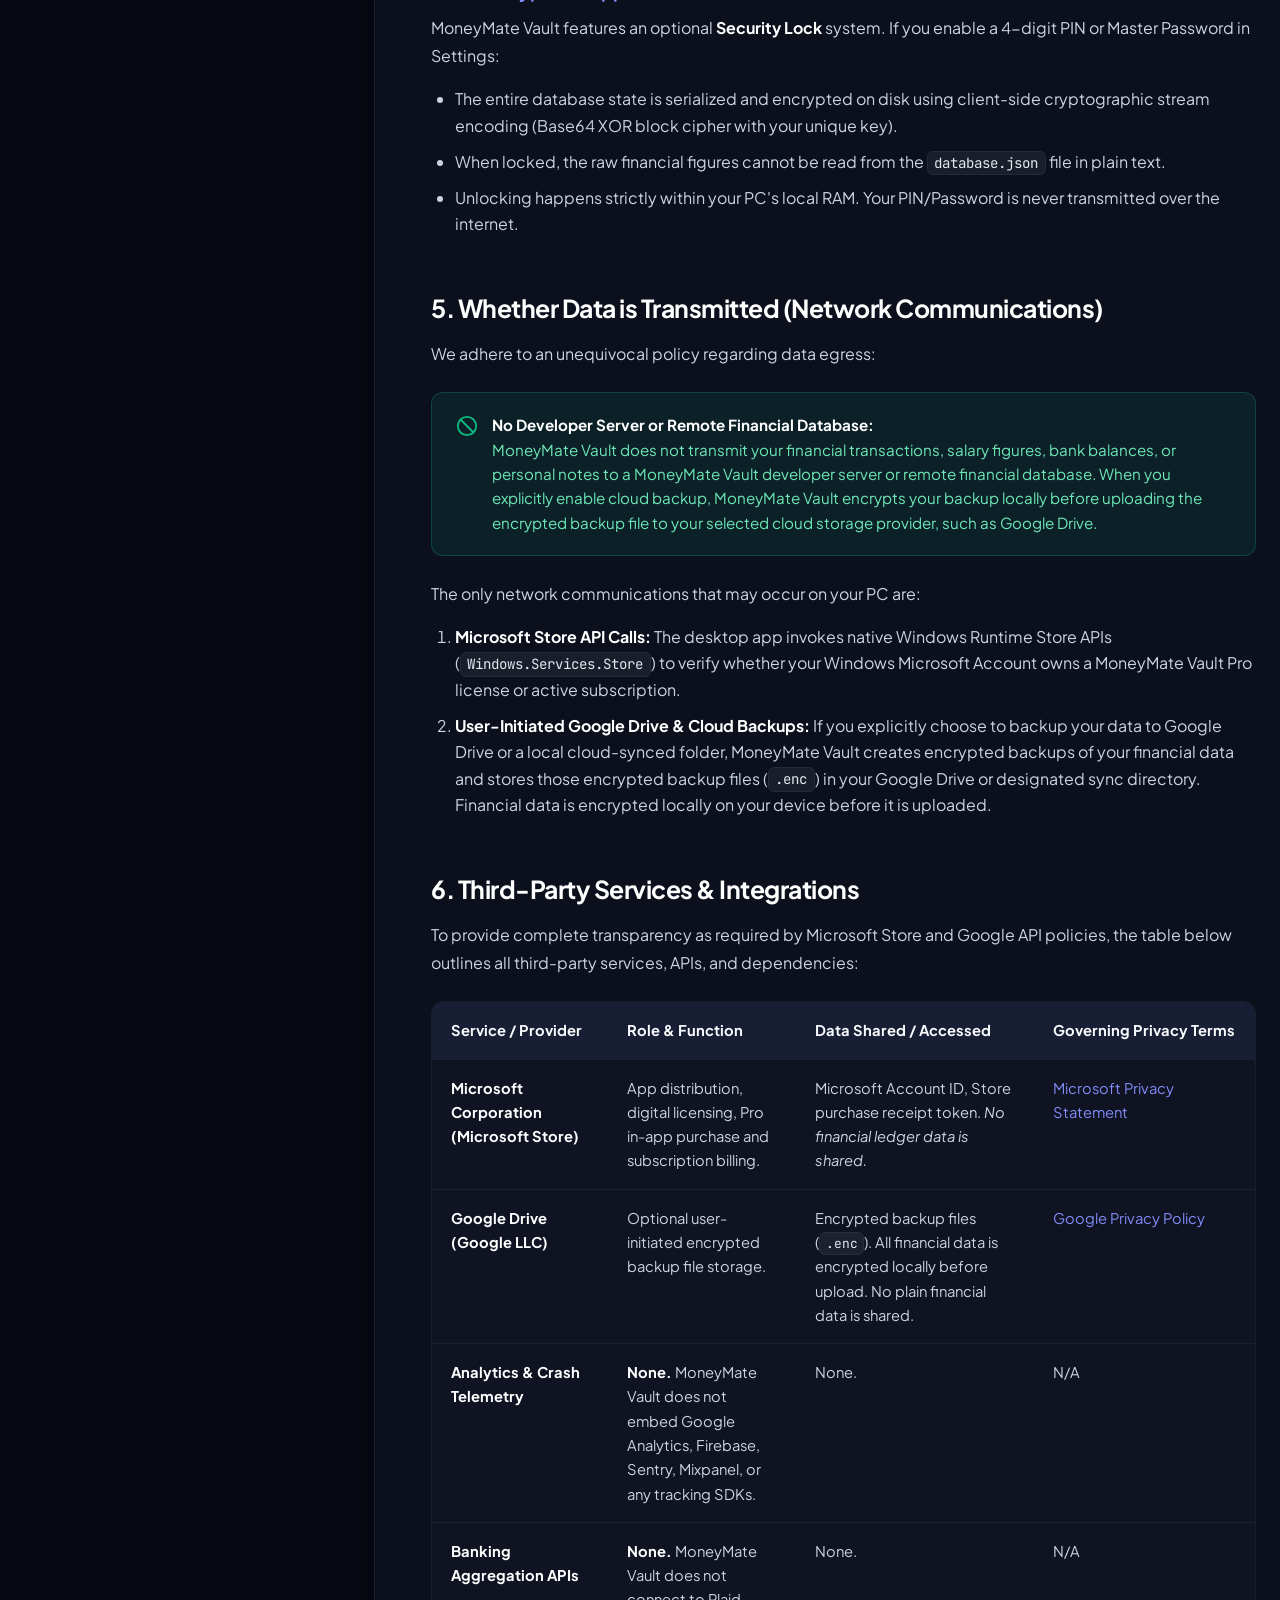
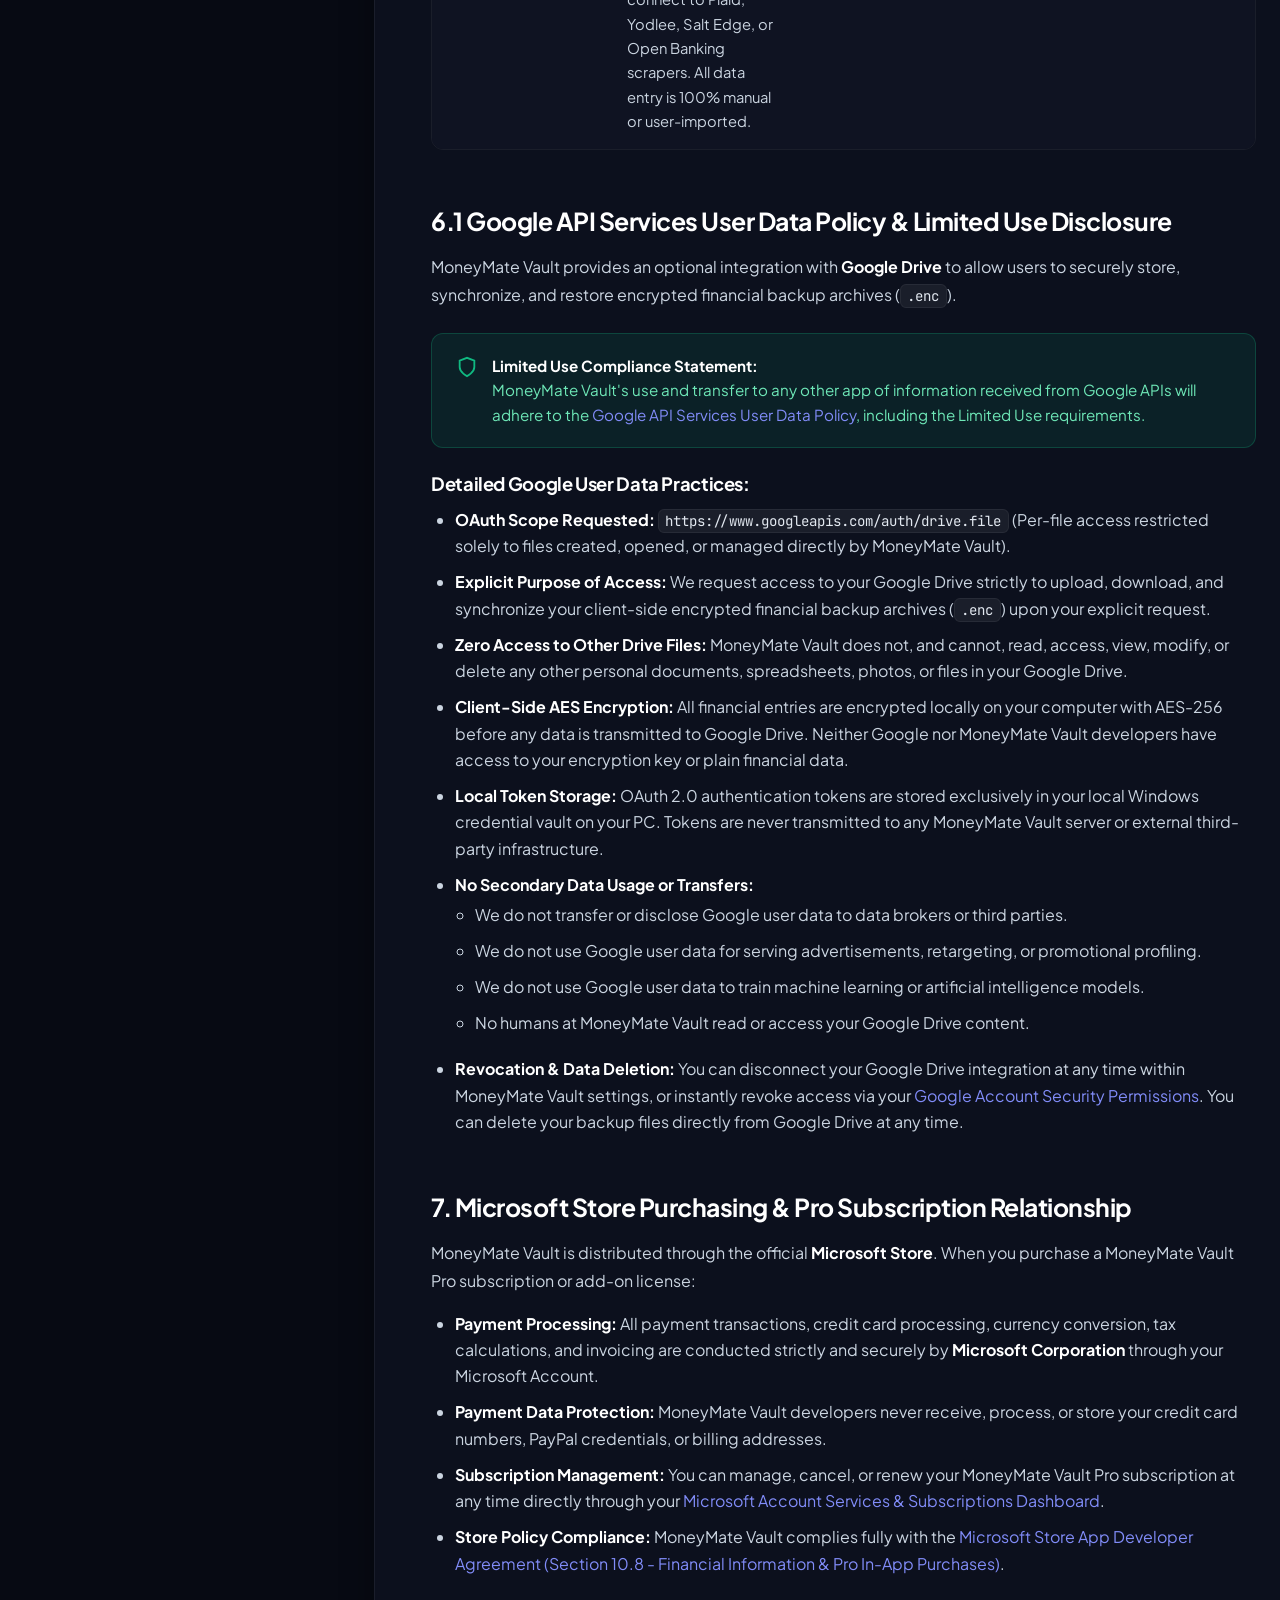
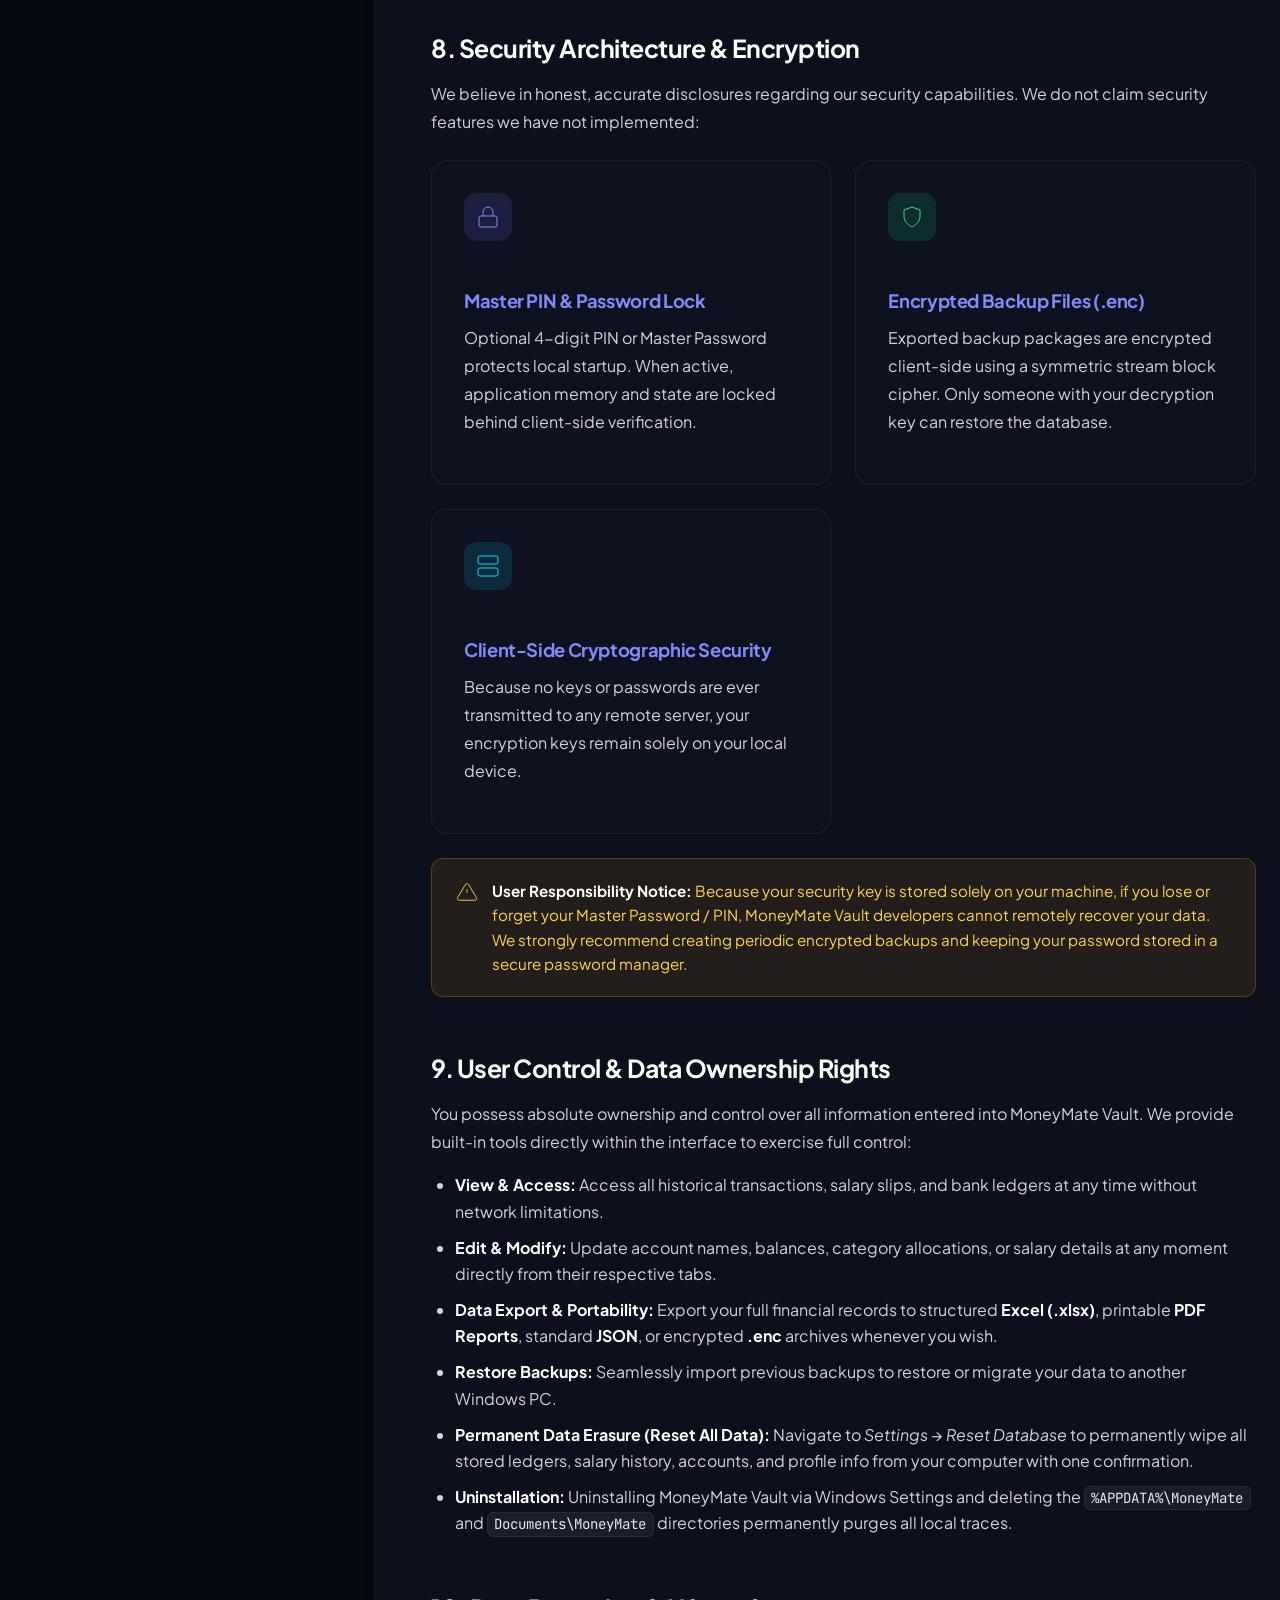
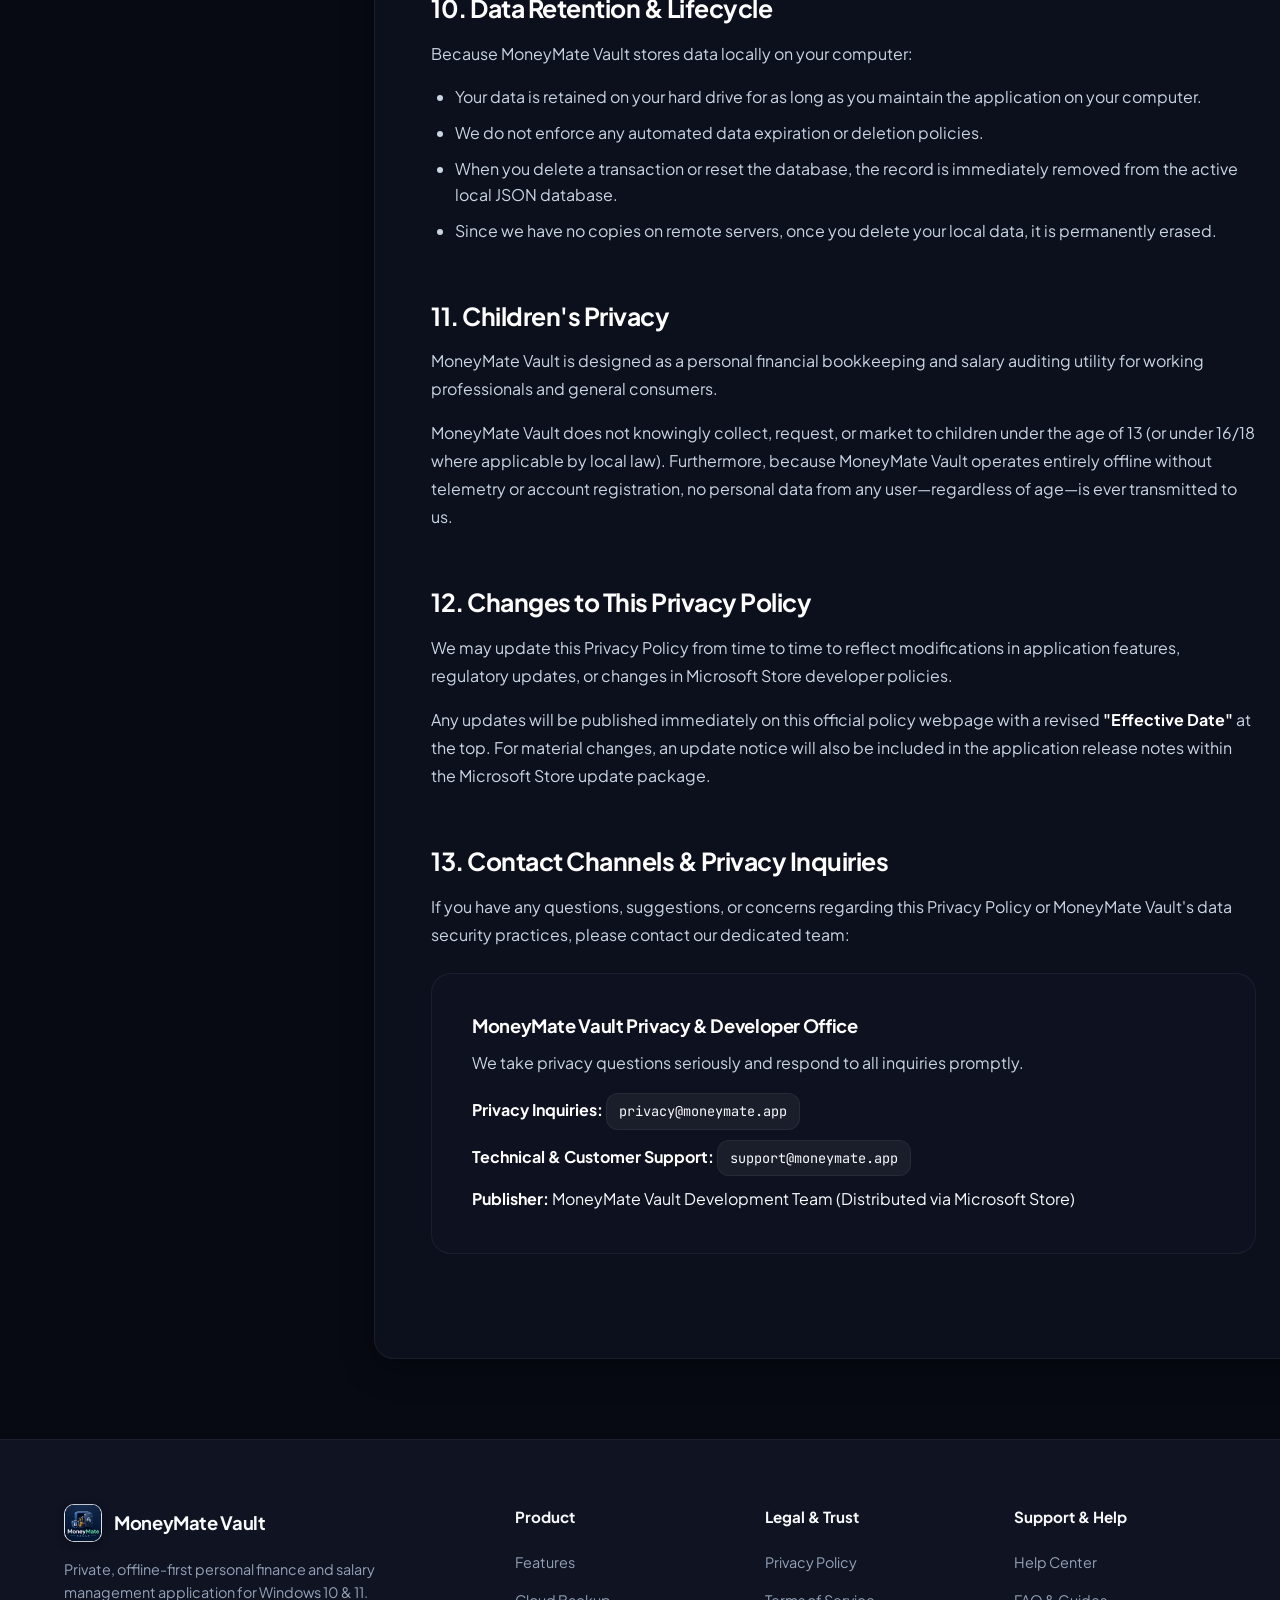
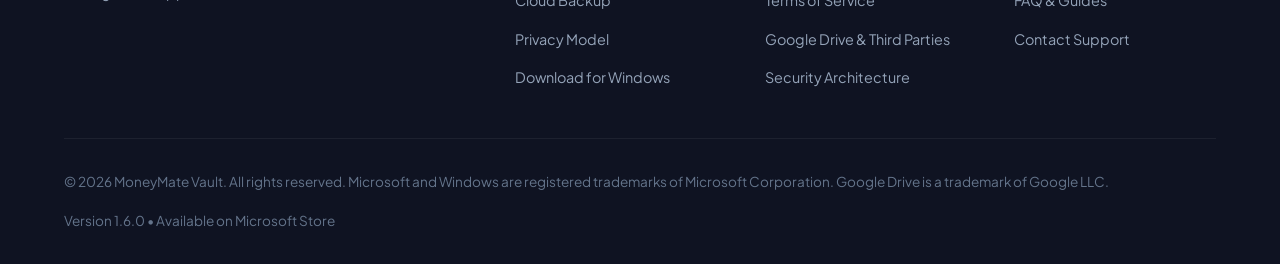
==== commit fe9fba6a: "MoneyMate Vault Brand Alignment" ====
--- a/privacy.html
+++ b/privacy.html
@@ -302,8 +302,8 @@
             <div>
               <strong>No Developer Server or Remote Financial Database:</strong><br>
               MoneyMate Vault does not transmit your financial transactions, salary figures, bank balances, or personal
-              notes to a MoneyMate developer server or remote financial database. When you explicitly enable cloud
-              backup, MoneyMate encrypts your backup locally before uploading the encrypted backup file to your selected
+              notes to a MoneyMate Vault developer server or remote financial database. When you explicitly enable cloud
+              backup, MoneyMate Vault encrypts your backup locally before uploading the encrypted backup file to your selected
               cloud storage provider, such as Google Drive.
             </div>
           </div>
@@ -311,7 +311,7 @@
           <p>The only network communications that may occur on your PC are:</p>
           <ol>
             <li><strong>Microsoft Store API Calls:</strong> The desktop app invokes native Windows Runtime Store APIs
-              (<code>Windows.Services.Store</code>) to verify whether your Windows Microsoft Account owns a MoneyMate
+              (<code>Windows.Services.Store</code>) to verify whether your Windows Microsoft Account owns a MoneyMate Vault
               Pro license or active subscription.</li>
             <li><strong>User-Initiated Google Drive & Cloud Backups:</strong> If you explicitly choose to backup your
               data to Google Drive or a local cloud-synced folder, MoneyMate Vault creates encrypted backups of your
@@ -411,7 +411,7 @@
               computer with AES-256 before any data is transmitted to Google Drive. Neither Google nor MoneyMate Vault
               developers have access to your encryption key or plain financial data.</li>
             <li><strong>Local Token Storage:</strong> OAuth 2.0 authentication tokens are stored exclusively in your
-              local Windows credential vault on your PC. Tokens are never transmitted to any MoneyMate server or
+              local Windows credential vault on your PC. Tokens are never transmitted to any MoneyMate Vault server or
               external third-party infrastructure.</li>
             <li><strong>No Secondary Data Usage or Transfers:</strong>
               <ul style="padding-left: 1.25rem; margin-top: 0.25rem;">
@@ -434,7 +434,7 @@
           <h2>7. Microsoft Store Purchasing & Pro Subscription Relationship</h2>
           <p>
             MoneyMate Vault is distributed through the official <strong>Microsoft Store</strong>. When you purchase a
-            MoneyMate Pro subscription or add-on license:
+            MoneyMate Vault Pro subscription or add-on license:
           </p>
           <ul>
             <li><strong>Payment Processing:</strong> All payment transactions, credit card processing, currency
@@ -442,7 +442,7 @@
                 Corporation</strong> through your Microsoft Account.</li>
             <li><strong>Payment Data Protection:</strong> MoneyMate Vault developers never receive, process, or store
               your credit card numbers, PayPal credentials, or billing addresses.</li>
-            <li><strong>Subscription Management:</strong> You can manage, cancel, or renew your MoneyMate Pro
+            <li><strong>Subscription Management:</strong> You can manage, cancel, or renew your MoneyMate Vault Pro
               subscription at any time directly through your <a href="https://account.microsoft.com/services"
                 target="_blank" rel="noopener noreferrer">Microsoft Account Services & Subscriptions Dashboard</a>.</li>
             <li><strong>Store Policy Compliance:</strong> MoneyMate Vault complies fully with the <a
